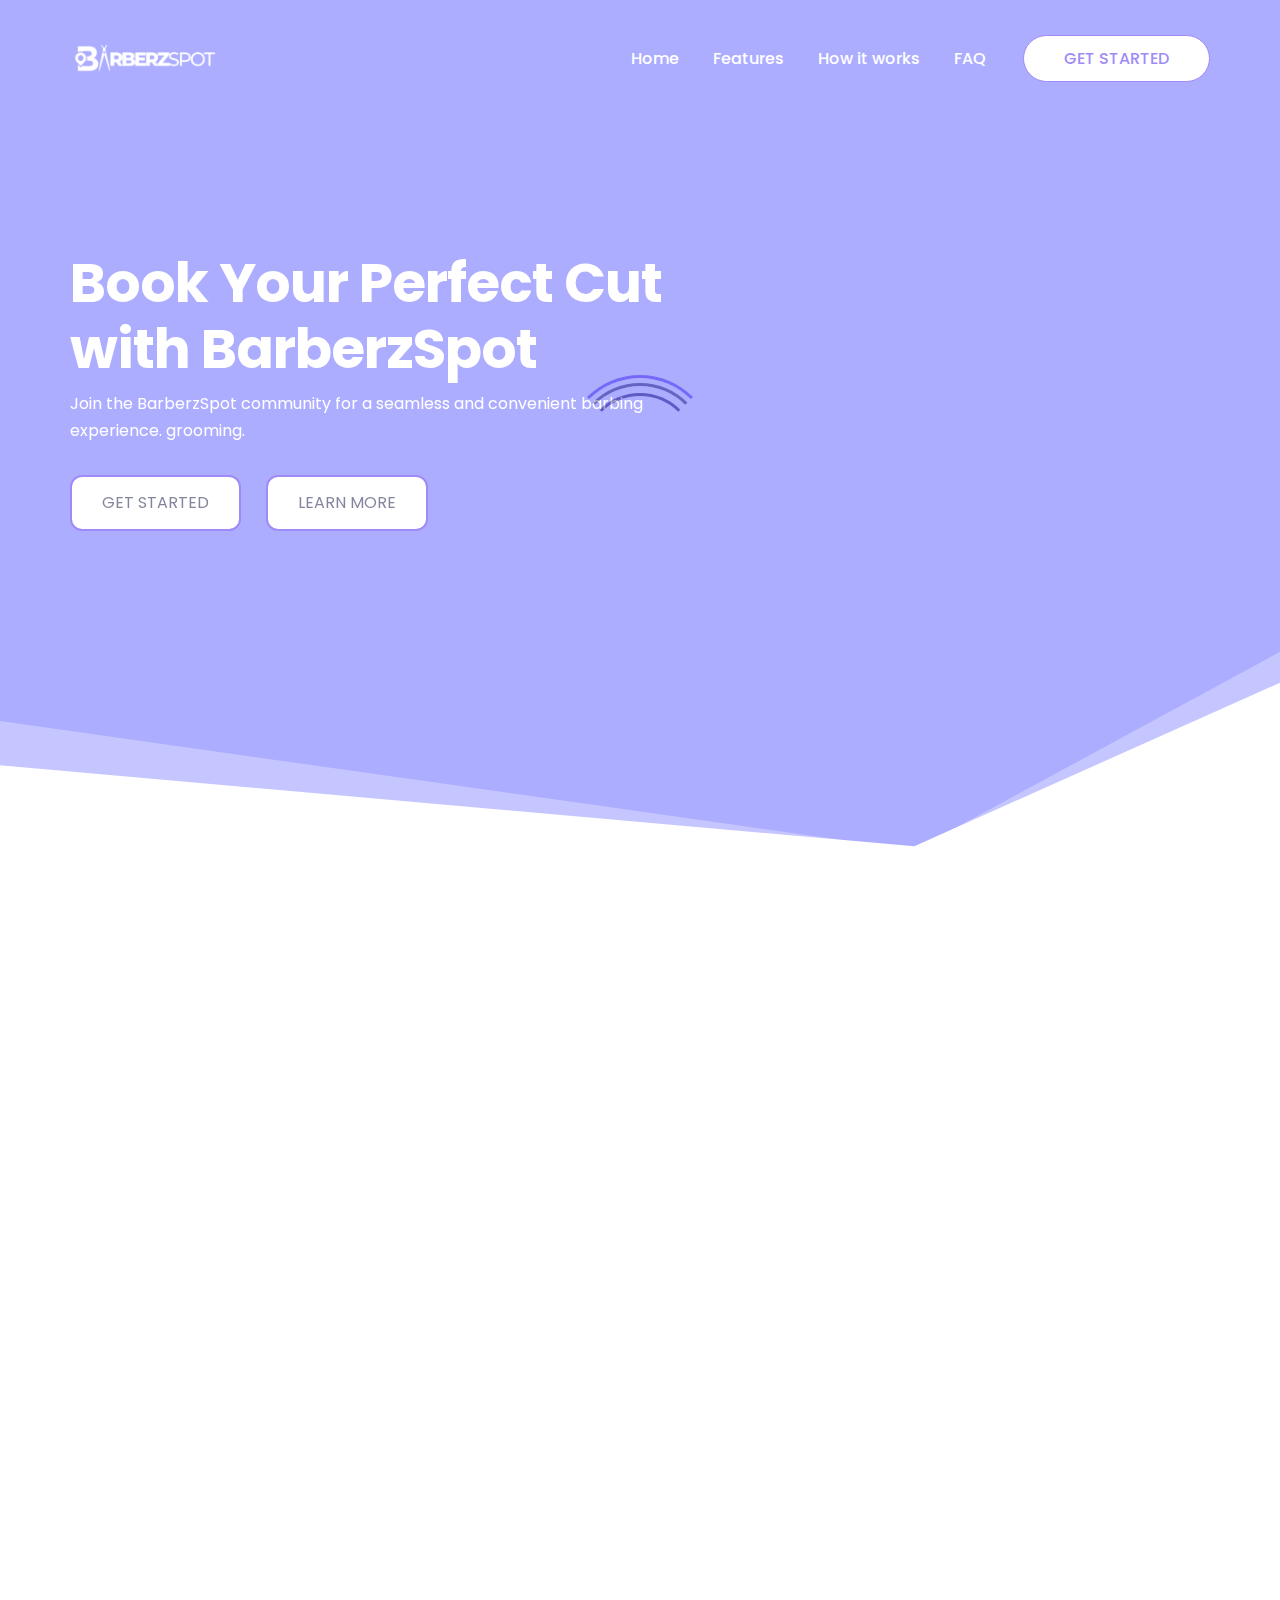
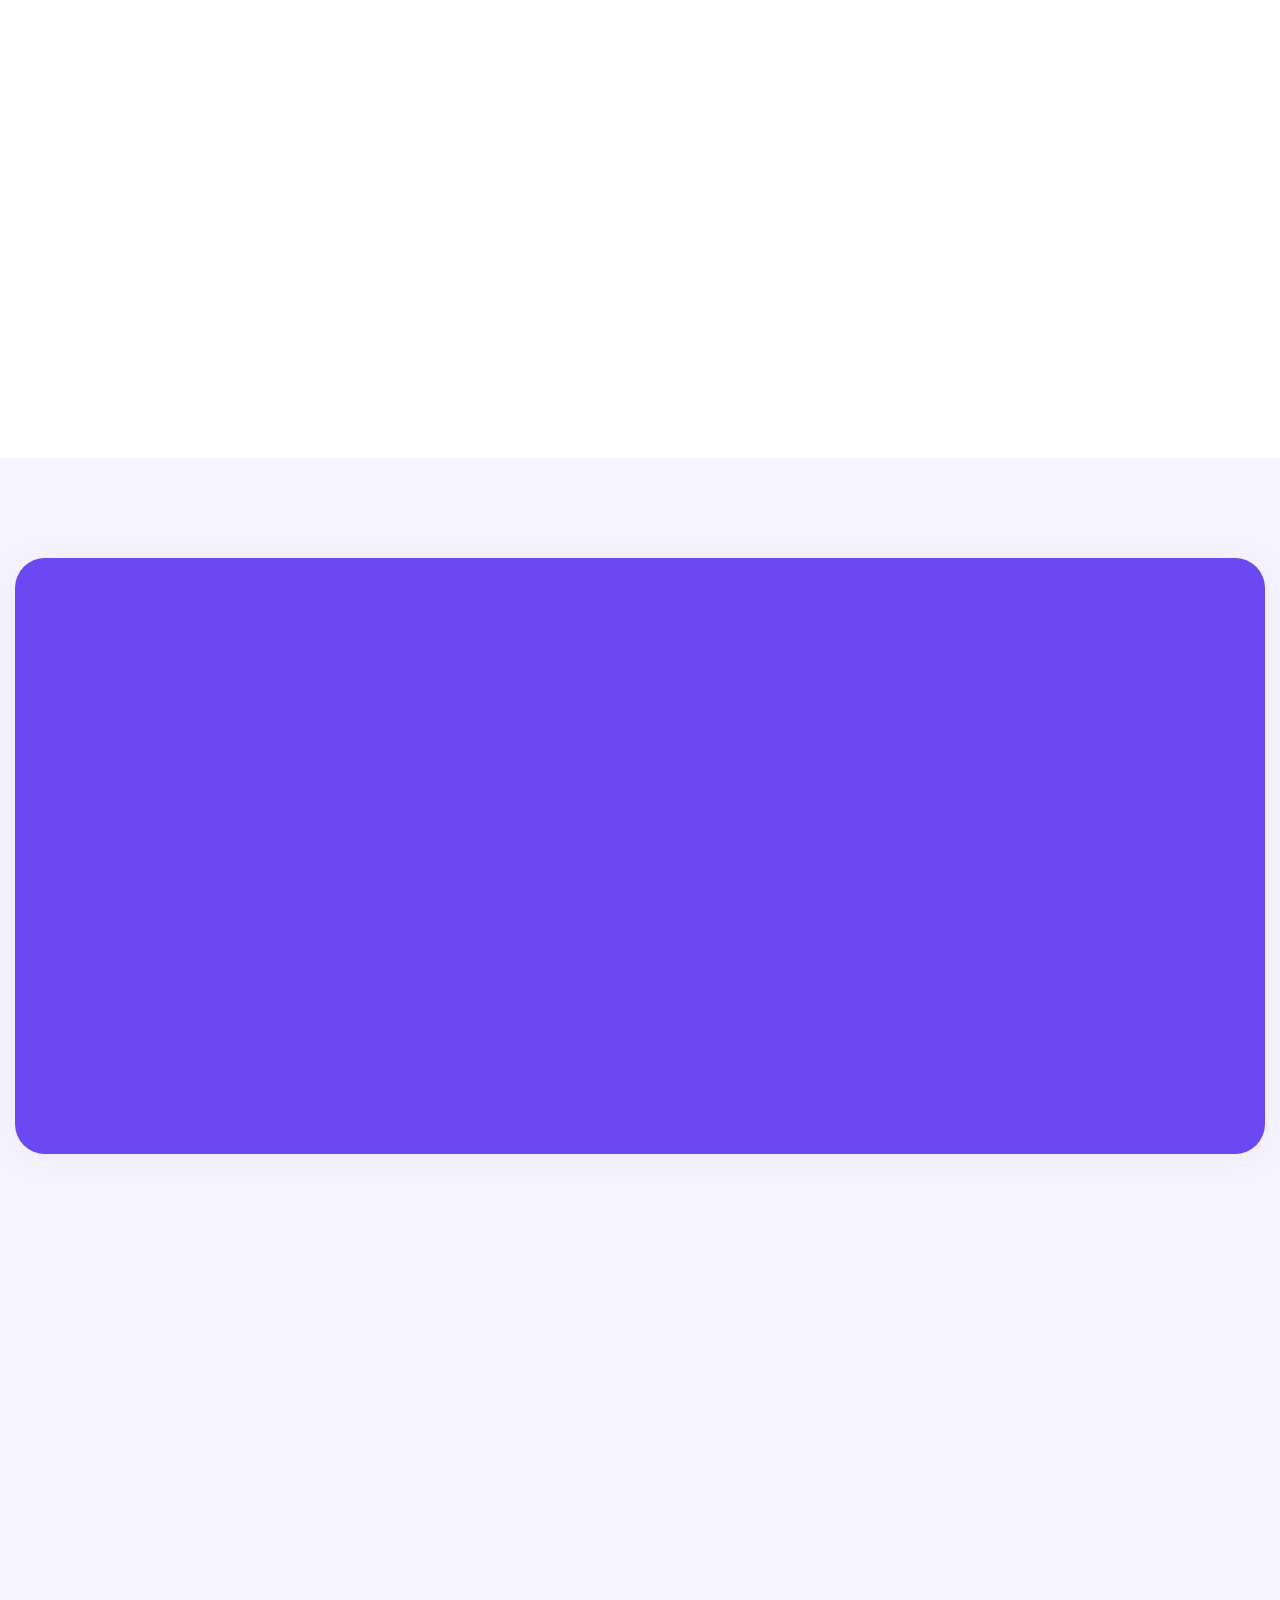
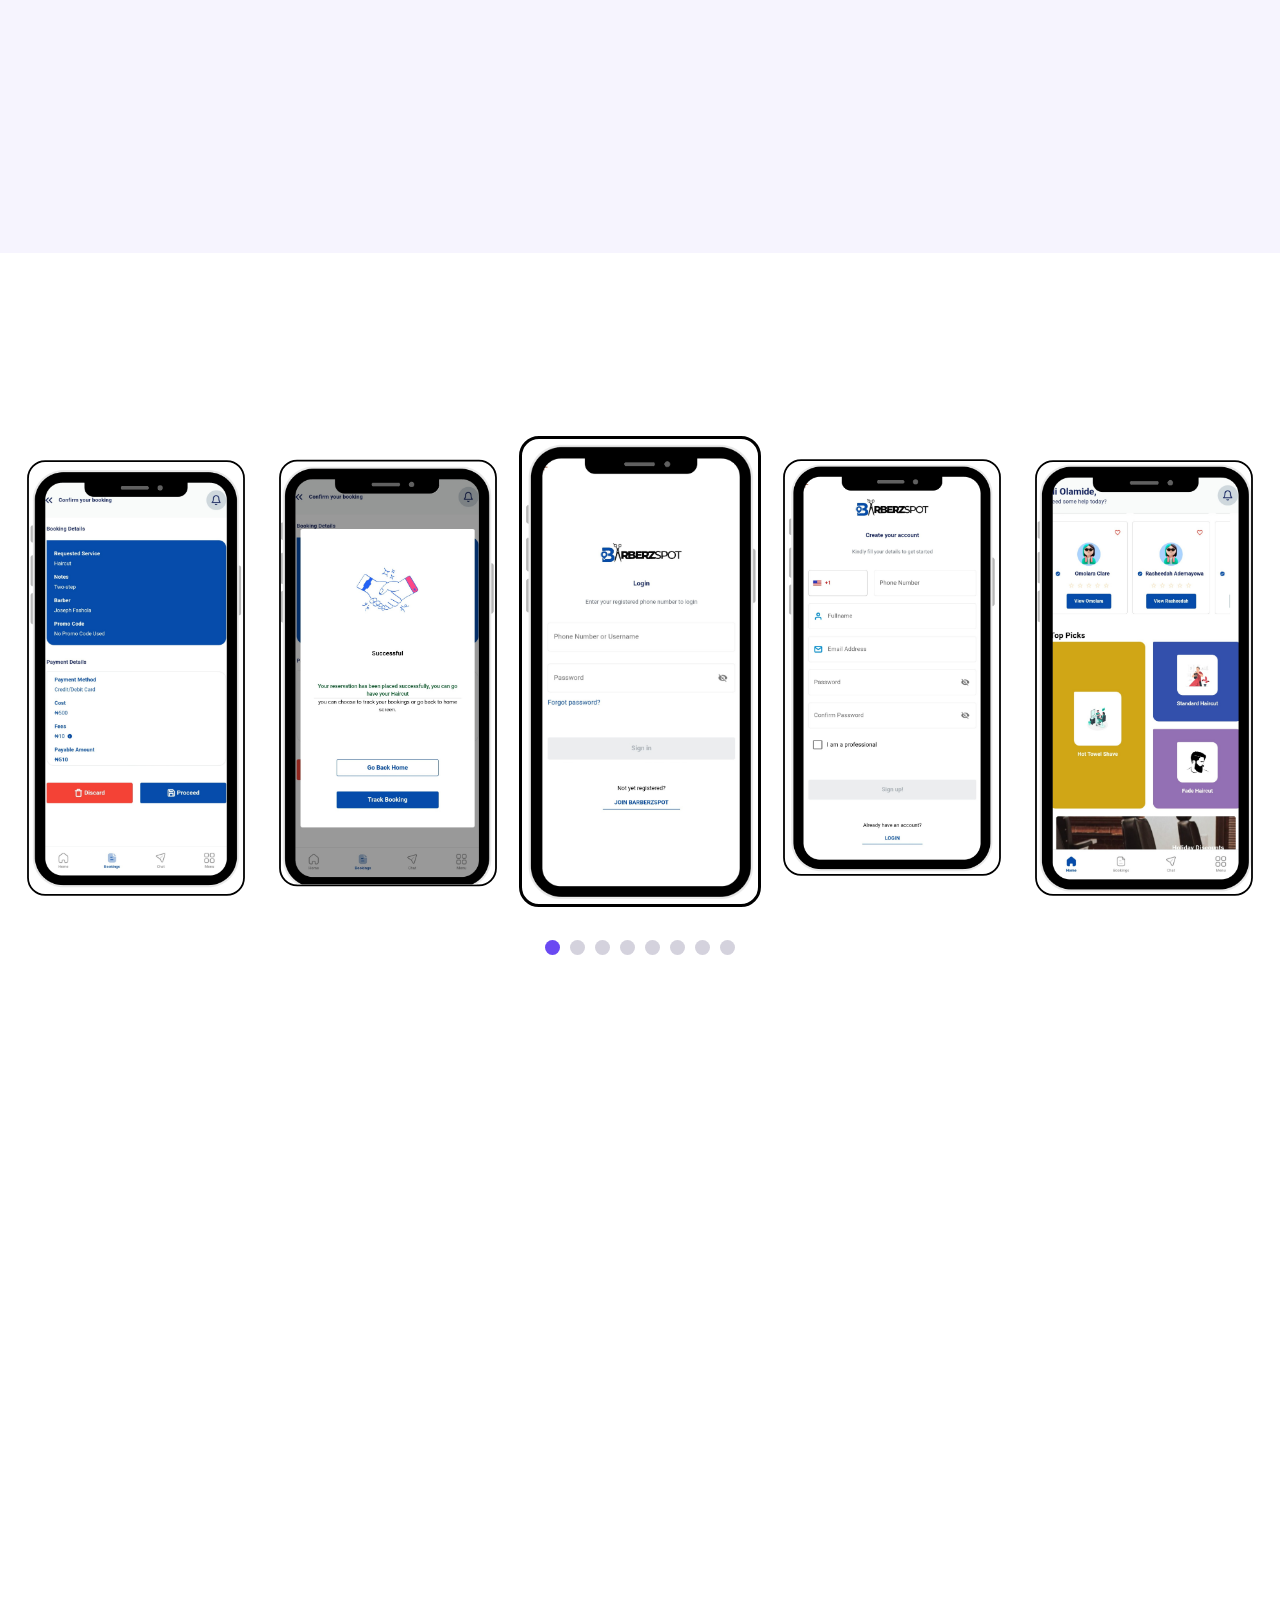
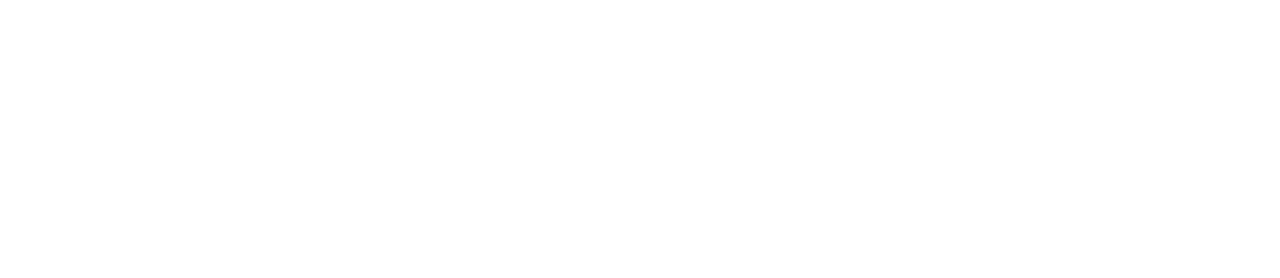
==== index.html @ 19eed9ef "ola" ====
<!DOCTYPE html>
<html lang="en">

<head>

  <meta charset="UTF-8">
  <meta http-equiv="X-UA-Compatible" content="IE=edge">
  <meta name="viewport" content="width=device-width, initial-scale=1.0">
  <meta name="description" content="A Community for Barbers and their Customers">
  <title>BarberzSpot </title>

  <!-- icofont-css-link -->
  <link rel="stylesheet" href="css/icofont.min.css">
  <!-- Owl-Carosal-Style-link -->
  <link rel="stylesheet" href="css/owl.carousel.min.css">
  <!-- Bootstrap-Style-link -->
  <link rel="stylesheet" href="css/bootstrap.min.css">
  <!-- Aos-Style-link -->
  <link rel="stylesheet" href="css/aos.css">
  <!-- Coustome-Style-link -->
  <link rel="stylesheet" href="css/style.css">
  <!-- Responsive-Style-link -->
  <link rel="stylesheet" href="css/responsive.css">
  <!-- Favicon -->
  <link rel="shortcut icon" href="images/favicon.png" type="image/x-icon">

</head>

<body>

  <!-- Page-wrapper-Start -->
  <div class="page_wrapper">

    <!-- Preloader -->
    <div id="preloader">
      <div id="loader"></div>
    </div>

    <!-- Header Start -->
    <header>
      <!-- container start -->
      <div class="container">
        <!-- navigation bar -->
        <nav class="navbar navbar-expand-lg">
          <a class="navbar-brand" href="#">
            <img src="images/logo/Join Waitlist_20240209_223254_0000.png" alt="image">
          </a>
          <button class="navbar-toggler" type="button" data-toggle="collapse" data-target="#navbarSupportedContent"
            aria-controls="navbarSupportedContent" aria-expanded="false" aria-label="Toggle navigation">
            <span class="navbar-toggler-icon">
              <!-- <i class="icofont-navigation-menu ico_menu"></i> -->
              <div class="toggle-wrap">
                <span class="toggle-bar"></span>
              </div>
            </span>
          </button>

          <div class="collapse navbar-collapse" id="navbarSupportedContent">
            <ul class="navbar-nav ml-auto">
              <!-- secondery menu start -->
              <li class="nav-item">
                <a class="nav-link" href="#">Home</a>

              </li>
              <!-- secondery menu end -->
              <li class="nav-item">
                <a class="nav-link" href="#features">Features</a>
              </li>
              <li class="nav-item">
                <a class="nav-link" href="#how_it_work">How it works</a>
              </li>


              <li class="nav-item">
                <a class="nav-link" href="#FAQ">FAQ</a>
              </li>

              <!-- secondery menu start -->
           
              <!-- secondery menu end -->


              <li class="nav-item">
                <a class="nav-link dark_btn" href="reg.html">GET STARTED</a>
              </li>
            </ul>
          </div>
        </nav>
        <!-- navigation end -->
      </div>
      <!-- container end -->
    </header>

    <!-- Banner-Section-Start -->
    <section class="banner_section">
      <!-- container start -->
      <div class="container">
        <!-- row start -->
        <div class="row">
          <div class="col-lg-7 col-md-12" data-aos="fade-right" data-aos-duration="1500">
            <!-- banner text -->
            <div class="banner_text">
              <!-- h1 -->
              <h1>Book Your Perfect Cut with BarberzSpot</h1>
              <!-- p -->
              <p>Join the BarberzSpot community for a seamless and convenient barbing experience.
                grooming.
              </p>
            </div>
            <!-- app buttons -->
            <ul class="app_btn">
              <li>
                <a class="dark_btn" href="contact.html">GET STARTED</a> 
              </li>
              <li>
                <a class="dark_btn" href="#features">LEARN MORE</a> 
                </a>
              </li>
            </ul>

            <!-- users -->
        
          </div>

          <!-- banner image start -->
          <div class="col-lg-4 col-md-12" data-aos="fade-in" data-aos-duration="1500">
            <div class="banner_image">

              <!-- video section start -->
              <!-- <div class="yt_video">
                <div class="thumbnil">
                  <a class="popup-youtube play-button"
                    data-url="https://www.youtube.com/embed/tgbNymZ7vqY?autoplay=1&mute=1" data-toggle="modal"
                    data-target="#myModal" title="XJj2PbenIsU">
                    <span class="play_btn">
                      <img src="images/play_icon.png" alt="image">
                      <div class="waves-block">
                        <div class="waves wave-1"></div>
                        <div class="waves wave-2"></div>
                        <div class="waves wave-3"></div>
                      </div>
                    </span>
                  </a>
                </div>
              </div> -->
              <!-- video section end -->


            </div>
          </div>
          <!-- banner image end -->

        </div>
        <!-- row end -->
      </div>
      <!-- container end -->
    </section>
    <!-- Banner-Section-end -->

    <!-- Features-Section-Start -->
    <section class="row_am features_section" id="features">
      <!-- container start -->
      <div class="container">
        <div class="section_title" data-aos="fade-up" data-aos-duration="1500" data-aos-delay="100">
          <!-- h2 -->
          <h2><span>Features</span> that makes app different!</h2>
          <!-- p -->
          <p>Explore a curated selection of top-rated barbers in your area, tailored to your unique preferences.</p>
        </div>
        <div class="feature_detail">
          <!-- feature box left -->
          <div class="left_data feature_box">

            <!-- feature box -->
            <div class="data_block block1" data-aos="fade-right" data-aos-duration="1500">
              <div class="icon">
                <img src="images/secure_data.png" alt="image">
              </div>
              <div class="text">
                <h4>Unparalleled Barbershop Discovery</h4>
                <p>Explore a curated selection of top-rated barbers in your area.</p>
              </div>
            </div>

            <!-- feature box -->
            <div class="data_block block2" data-aos="fade-right" data-aos-duration="1500">
              <div class="icon">
                <img src="images/functional.png" alt="image">
              </div>
              <div class="text">
                <h4>Convenient Bookings</h4>
                <p>Book your barbing appointments with ease using BarberzSpot's</p>
              </div>
            </div>
          </div>

          <!-- feature box right -->
          <div class="right_data feature_box">

            <!-- feature box -->
            <div class="data_block block3" data-aos="fade-left" data-aos-duration="1500">
              <div class="icon">
                <img src="images/live-chat.png" alt="image">
              </div>
              <div class="text">
                <h4>Appointment Management</h4>
                <p>Take control of your schedule with BarberzSpot's appointment tools.</p>
              </div>
            </div>

            <!-- feature box -->
            <div class="data_block block4" data-aos="fade-left" data-aos-duration="1500">
              <div class="icon">
                <img src="images/support.png" alt="image">
              </div>
              <div class="text">
                <h4>Innovative Barber Profiles</h4>
                <p>Barbers, showcase your skills and connect with clients beyond your local reach.</p>
              </div>
            </div>

          </div>
          <!-- feature image -->
          <div class="feature_img" data-aos="fade-up" data-aos-duration="1500" data-aos-delay="100">
            <img src="images\phone-images\3 (2).png"  alt="image">
          </div>
        </div>
      </div>
      <!-- container end -->
    </section>
    <!-- Features-Section-end -->

   



    <!-- How-It-Workes-Section-Start -->
    <section class="row_am how_it_works" id="how_it_work">
      <!-- container start -->
      <div class="container">
        <div class="how_it_inner">
          <div class="section_title" data-aos="fade-up" data-aos-duration="1500" data-aos-delay="300">
            <!-- h2 -->
            <h2>How it works - 3 easy steps</h2>
            <!-- p -->
         
          </div>
          <div class="step_block">

            <!-- row start -->
            <div class="row ">
              <!-- step box -->
              <div class="col-md-4 col-sm-12">
                <div class="step_box">
                  <!-- icon -->
                  <div class="step_img" data-aos="fade-left" data-aos-duration="1500">
                    <img src="images/step1.png" alt="image">
                    <div class="step_number">
                      <h3>01</h3>
                    </div>
                  </div>
                  <!-- text -->
                  <div class="step_text step1" data-aos="fade-right" data-aos-duration="1500">
                    <h4>Discover Barbers</h4>
                
                    <p>Explore top-rated barbers in your location, filtering by services, pricing, and ratings.</p>
                  </div>
                </div>
              </div>

              <!-- step box -->
              <div class="col-md-4 col-sm-12">
                <div class="step_box">
                  <!-- icon -->
                  <div class="step_img" data-aos="fade-left" data-aos-duration="1500">
                    <img src="images/step2.png" alt="image">
                    <div class="step_number">
                      <h3>02</h3>
                    </div>
                  </div>
                  <!-- text -->
                  <div class="step_text step2" data-aos="fade-right" data-aos-duration="1500">
                    <h4>Book Your Appointment</h4>
                   
                    <p>Effortlessly schedule your next haircut through the app, ensuring a hassle-free experience.</p>
                  </div>
                </div>
              </div>

              <!-- step box -->
              <div class="col-md-4 col-sm-12">
                <div class="step_box">
                  <!-- icon -->
                  <div class="step_img" data-aos="fade-left" data-aos-duration="1500">
                    <img src="images/step3.png" alt="image">
                    <div class="step_number">
                      <h3>03</h3>
                    </div>
                  </div>
                  <!-- text -->
                  <div class="step_text step3" data-aos="fade-right" data-aos-duration="1500">
                    <h4>Enjoy Your Grooming Session</h4>
                    
                    <p>Relax and indulge in a personalized session with a skilled barber, knowing you've made the right
                      choice.</p>
                  </div>
                </div>
              </div>

            </div>

          </div>
        </div>

      </div>
      <!-- container end -->
    </section>
    <!-- How-It-Workes-Section-end -->


    <!-- Testimonial-Section end -->

   


    <!-- FAQ-Section start -->
    <section id="FAQ" class="row_am faq_section">
      <!-- container start -->
      <div class="container">
        <div class="section_title" data-aos="fade-up" data-aos-duration="1500" data-aos-delay="300">
          <!-- h2 -->
          <h2><span>FAQ</span> - Frequently Asked Questions</h2>
          <!-- p -->
       
        </div>
        <!-- faq data -->
        <div class="faq_panel">
          <div class="accordion" id="accordionExample">
            <div class="card" data-aos="fade-up" data-aos-duration="1500">
              <div class="card-header" id="headingOne">
                <h2 class="mb-0">
                  <button type="button" class="btn btn-link active" data-toggle="collapse" data-target="#collapseOne">
                    <i class="icon_faq icofont-plus"></i></i>How can I join BarberzSpot ?</button>
                </h2>
              </div>
              <div id="collapseOne" class="collapse show" aria-labelledby="headingOne" data-parent="#accordionExample">
                <div class="card-body">
                  <p>Joining BarberzSpot is simple! Just visit our website or download the app, sign up as a
                    professional (if you are a barber), and follow the prompts to create your profile, showcase your
                    skills, and start connecting with customers.</p>
                </div>
              </div>
            </div>
            <div class="card" data-aos="fade-up" data-aos-duration="1500">
              <div class="card-header" id="headingTwo">
                <h2 class="mb-0">
                  <button type="button" class="btn btn-link collapsed" data-toggle="collapse"
                    data-target="#collapseTwo"><i class="icon_faq icofont-plus"></i></i> How do I manage my bookings on
                    BarberzSpot?</button>
                </h2>
              </div>
              <div id="collapseTwo" class="collapse" aria-labelledby="headingTwo" data-parent="#accordionExample">
                <div class="card-body">
                  <p>Managing your bookings is easy with BarberzSpot. Simply log in to your account, access your job
                    dashboard, and view your upcoming appointments. You can accept or reject jobs as needed.</p>
                </div>
              </div>
            </div>
            <div class="card" data-aos="fade-up" data-aos-duration="1500">
              <div class="card-header" id="headingThree">
                <h2 class="mb-0">
                  <button type="button" class="btn btn-link collapsed" data-toggle="collapse"
                    data-target="#collapseThree"><i class="icon_faq icofont-plus"></i></i>Can I customize my profile on
                    BarberzSpot?</button>
                </h2>
              </div>
              <div id="collapseThree" class="collapse" aria-labelledby="headingThree" data-parent="#accordionExample">
                <div class="card-body">
                  <p>Yes! We encourage barbers to customize their profiles to showcase their unique skills and
                    personality. Upload photos of your work, add a description of your services, and highlight any
                    specialties or certifications you may have.</p>
                </div>
              </div>
            </div>
            <div class="card" data-aos="fade-up" data-aos-duration="1500">
              <div class="card-header" id="headingFour">
                <h2 class="mb-0">
                  <button type="button" class="btn btn-link collapsed" data-toggle="collapse"
                    data-target="#collapseFour"><i class="icon_faq icofont-plus"></i></i>How do I find barbers on
                    BarberzSpot?</button>
                </h2>
              </div>
              <div id="collapseFour" class="collapse" aria-labelledby="headingFour" data-parent="#accordionExample">
                <div class="card-body">
                  <p>Finding barbers on BarberzSpot is easy! Simply sign up, enter your location in your settings on our
                    app, and browse through the list of available options. You can also filter your search by services
                    offered, ratings, and more.</p>
                </div>
              </div>
            </div>
     
          </div>
        </div>
      </div>
      <!-- container end -->
    </section>
    <!-- FAQ-Section end -->

    <!-- Beautifull-interface-Section start -->
    <section class="row_am interface_section">
      <!-- container start -->
      <div class="container-fluid">
        <div class="section_title" data-aos="fade-up" data-aos-duration="1500" data-aos-delay="300">
          <!-- h2 -->
          <h2>Beautiful <span>interface</span></h2>
       
        </div>

        <!-- screen slider start -->
        <div class="screen_slider">
          <div id="screen_slider" class="owl-carousel owl-theme">
            <div class="item">
              <div class="screen_frame_img">
                <img src="images\phone-images\1.png" alt="image">
              </div>
            </div>
            <div class="item">
              <div class="screen_frame_img">
                <img src="images\phone-images\2.png" alt="image">
              </div>
            </div>
            <div class="item">
              <div class="screen_frame_img">
                <img src="images\phone-images\3.png" alt="image">
              </div>
            </div>
            <div class="item">
              <div class="screen_frame_img">
                <img src="images\phone-images\4.png" alt="image">
              </div>
            </div>
            <div class="item">
              <div class="screen_frame_img">
                <img src="images\phone-images\5.png" alt="image">
              </div>
            </div>
            <div class="item">
              <div class="screen_frame_img">
                <img src="images\phone-images\6.png" alt="image">
              </div>
            </div>
            <div class="item">
              <div class="screen_frame_img">
                <img src="images\phone-images\7.png" alt="image">
              </div>
            </div>
            <div class="item">
              <div class="screen_frame_img">
                <img src="images\phone-images\8.png" alt="image">
              </div>
            </div>
          </div>
        </div>
        <!-- screen slider end -->
      </div>
      <!-- container end -->
    </section>
    <!-- Beautifull-interface-Section end -->

    <!-- Download-Free-App-section-Start  -->
    <section class="row_am free_app_section" id="getstarted">
      <!-- container start -->
      <div class="container">
        <div class="free_app_inner" data-aos="fade-in" data-aos-duration="1500" data-aos-delay="100">
          <!-- row start -->
          <div class="row">
            <!-- content -->
            <div class="col-md-6">
              <div class="free_text">
                <div class="section_title">
                  <h2>Join Us Today</h2>
                  <p>Join us today, by registering and get the app to explore various barbers within your location</p>
                </div>
                <ul class="app_btn">
                  <li>
                    <a href="reg.html">
                      GET STARTED
                    </a>
                  </li>
                  <li>
                    <a href="#features">
                      LEARN MORE
                    </a>
                  </li>
                </ul>
              </div>
            </div>

            <!-- images -->
            <div class="col-md-6">
              <div class="free_img">
                <img src="images\phone-images\1.png" width="50%" alt="image">
                <img class="mobile_mockup" src="images\phone-images\12.png" width="50%" alt="image">
              </div>
            </div>
          </div>
          <!-- row end -->
        </div>
      </div>
      <!-- container end -->
    </section>
    <!-- Download-Free-App-section-end  -->


    <!-- VIDEO MODAL -->
    <div class="modal fade youtube-video" id="myModal" tabindex="-1" role="dialog" aria-labelledby="myModalLabel">
      <div class="modal-dialog" role="document">
        <div class="modal-content">
          <button id="close-video" type="button" class="button btn btn-default text-right" data-dismiss="modal">
            <i class="icofont-close-line-circled"></i>
          </button>
          <div class="modal-body">
            <div id="video-container" class="video-container">
              <iframe id="youtubevideo" src="" width="640" height="360" frameborder="0" allowfullscreen></iframe>
            </div>
          </div>
          <div class="modal-footer">
          </div>
        </div>
      </div>
    </div>

    <div class="purple_backdrop"></div>

  </div>
  <!-- Page-wrapper-End -->

  <!-- Jquery-js-Link -->
  <script src="js/jquery.js"></script>
  <!-- owl-js-Link -->
  <script src="js/owl.carousel.min.js"></script>
  <!-- bootstrap-js-Link -->
  <script src="js/bootstrap.min.js"></script>
  <!-- aos-js-Link -->
  <script src="js/aos.js"></script>
  <!-- main-js-Link -->
  <script src="js/main.js"></script>

</body>

</html>
---- css/style.css ----
/*-----------------------------------------------------------------------------------

[Table of contents]

1. Font
2. Css Variable for colors
3. Common CSS
4. Preloader CSS
5. Header - Main Navigation ( section )
6. Hero Slider ( section )
7. Trusted Logo Slider ( section )
8. Features ( section )
9. About us ( section )
10. Modern UI ( section )
11. How it works ( section )
12. Testimonials ( section )
13. Pricing ( section )
14. Faq ( section )
15. Interface ( section )
16. Download app ( section )
17. Latest story ( section )
18. Newsletter ( section )
19. Footer ( section )
20. Animation CSS ( section )


-----------------------------------------------------------------------------------*/

/* --------Font--------------- */
/* poppins-300 - latin */
@font-face {
    font-family: 'Poppins';
    font-style: normal;
    font-weight: 300;
    src: url('../fonts/poppins-v20-latin-300.eot'); /* IE9 Compat Modes */
    src: local(''),
         url('../fonts/poppins-v20-latin-300-1.eot') format('embedded-opentype'), /* IE6-IE8 */
         url('../fonts/poppins-v20-latin-300.woff2') format('woff2'), /* Super Modern Browsers */
         url('../fonts/poppins-v20-latin-300.woff') format('woff'), /* Modern Browsers */
         url('../fonts/poppins-v20-latin-300.ttf') format('truetype'), /* Safari, Android, iOS */
         url('../fonts/poppins-v20-latin-300.svg') format('svg'); /* Legacy iOS */
  }
  /* poppins-regular - latin */
  @font-face {
    font-family: 'Poppins';
    font-style: normal;
    font-weight: 400;
    src: url('../fonts/poppins-v20-latin-regular.eot'); /* IE9 Compat Modes */
    src: local(''),
         url('../fonts/poppins-v20-latin-regular-1.eot') format('embedded-opentype'), /* IE6-IE8 */
         url('../fonts/poppins-v20-latin-regular.woff2') format('woff2'), /* Super Modern Browsers */
         url('../fonts/poppins-v20-latin-regular.woff') format('woff'), /* Modern Browsers */
         url('../fonts/poppins-v20-latin-regular.ttf') format('truetype'), /* Safari, Android, iOS */
         url('../fonts/poppins-v20-latin-regular.svg') format('svg'); /* Legacy iOS */
  }
  /* poppins-italic - latin */
  @font-face {
    font-family: 'Poppins';
    font-style: italic;
    font-weight: 400;
    src: url('../fonts/poppins-v20-latin-italic.eot'); /* IE9 Compat Modes */
    src: local(''),
         url('../fonts/poppins-v20-latin-italic-1.eot') format('embedded-opentype'), /* IE6-IE8 */
         url('../fonts/poppins-v20-latin-italic.woff2') format('woff2'), /* Super Modern Browsers */
         url('../fonts/poppins-v20-latin-italic.woff') format('woff'), /* Modern Browsers */
         url('../fonts/poppins-v20-latin-italic.ttf') format('truetype'), /* Safari, Android, iOS */
         url('../fonts/poppins-v20-latin-italic.svg') format('svg'); /* Legacy iOS */
  }
  /* poppins-500 - latin */
  @font-face {
    font-family: 'Poppins';
    font-style: normal;
    font-weight: 500;
    src: url('../fonts/poppins-v20-latin-500.eot'); /* IE9 Compat Modes */
    src: local(''),
         url('../fonts/poppins-v20-latin-500-1.eot') format('embedded-opentype'), /* IE6-IE8 */
         url('../fonts/poppins-v20-latin-500.woff2') format('woff2'), /* Super Modern Browsers */
         url('../fonts/poppins-v20-latin-500.woff') format('woff'), /* Modern Browsers */
         url('../fonts/poppins-v20-latin-500.ttf') format('truetype'), /* Safari, Android, iOS */
         url('../fonts/poppins-v20-latin-500.svg') format('svg'); /* Legacy iOS */
  }
  /* poppins-500italic - latin */
  @font-face {
    font-family: 'Poppins';
    font-style: italic;
    font-weight: 500;
    src: url('../fonts/poppins-v20-latin-500italic.eot'); /* IE9 Compat Modes */
    src: local(''),
         url('../fonts/poppins-v20-latin-500italic-1.eot') format('embedded-opentype'), /* IE6-IE8 */
         url('../fonts/poppins-v20-latin-500italic.woff2') format('woff2'), /* Super Modern Browsers */
         url('../fonts/poppins-v20-latin-500italic.woff') format('woff'), /* Modern Browsers */
         url('../fonts/poppins-v20-latin-500italic.ttf') format('truetype'), /* Safari, Android, iOS */
         url('../fonts/poppins-v20-latin-500italic.svg') format('svg'); /* Legacy iOS */
  }
  /* poppins-600 - latin */
  @font-face {
    font-family: 'Poppins';
    font-style: normal;
    font-weight: 600;
    src: url('../fonts/poppins-v20-latin-600.eot'); /* IE9 Compat Modes */
    src: local(''),
         url('../fonts/poppins-v20-latin-600-1.eot') format('embedded-opentype'), /* IE6-IE8 */
         url('../fonts/poppins-v20-latin-600.woff2') format('woff2'), /* Super Modern Browsers */
         url('../fonts/poppins-v20-latin-600.woff') format('woff'), /* Modern Browsers */
         url('../fonts/poppins-v20-latin-600.ttf') format('truetype'), /* Safari, Android, iOS */
         url('../fonts/poppins-v20-latin-600.svg') format('svg'); /* Legacy iOS */
  }
  /* poppins-700 - latin */
  @font-face {
    font-family: 'Poppins';
    font-style: normal;
    font-weight: 700;
    src: url('../fonts/poppins-v20-latin-700.eot'); /* IE9 Compat Modes */
    src: local(''),
         url('../fonts/poppins-v20-latin-700-1.eot') format('embedded-opentype'), /* IE6-IE8 */
         url('../fonts/poppins-v20-latin-700.woff2') format('woff2'), /* Super Modern Browsers */
         url('../fonts/poppins-v20-latin-700.woff') format('woff'), /* Modern Browsers */
         url('../fonts/poppins-v20-latin-700.ttf') format('truetype'), /* Safari, Android, iOS */
         url('../fonts/poppins-v20-latin-700.svg') format('svg'); /* Legacy iOS */
  }
  /* poppins-800 - latin */
  @font-face {
    font-family: 'Poppins';
    font-style: normal;
    font-weight: 800;
    src: url('../fonts/poppins-v20-latin-800.eot'); /* IE9 Compat Modes */
    src: local(''),
         url('../fonts/poppins-v20-latin-800-1.eot') format('embedded-opentype'), /* IE6-IE8 */
         url('../fonts/poppins-v20-latin-800.woff2') format('woff2'), /* Super Modern Browsers */
         url('../fonts/poppins-v20-latin-800.woff') format('woff'), /* Modern Browsers */
         url('../fonts/poppins-v20-latin-800.ttf') format('truetype'), /* Safari, Android, iOS */
         url('../fonts/poppins-v20-latin-800.svg') format('svg'); /* Legacy iOS */
  }

/* -----------Css-variable------ */

:root {
    --light-purple: #F6F4FE;
    --purple: #1707F4;
    --bg-purple: #1707F4;
    --dark-purple: #32236F;
    --body-text-purple: #3E3F66;
    --text-white: #ffffff;
    --bg-white: #ffffff;
    --slider-dots-color: #D4D2DD;
    --light-bg: #DFDAF3;
}



/* ------Common-Css------------- */

html{scroll-behavior:smooth}

body {
    margin: 0;
    padding: 0;
    box-sizing: border-box;
    font-size: 16px;
    line-height: 1.7;
    font-family: 'Poppins', sans-serif;
    color: var(--body-text-purple);
    background-color: var(--bg-white);
}

.page_wrapper {
    width: 100%;
    overflow-x: hidden;
}

a {
    text-decoration: none;
    color: var(--body-text-purple);
}

a:hover {
    text-decoration: none;
    color: var(--body-text-purple);
}

ul,
li {
    padding: 0;
    list-style-type: none;
    margin: 0;
}

button:focus,
.btn.focus,
.btn:focus {
    outline: none;
    box-shadow: none;
}

@media screen and (min-width:1200px) {
    .container {
        max-width: 1170px;
    }
}

.section_title {
    text-align: center;
}

/* section heading h2 */
.section_title h2 {
    font-size: 40px;
    font-weight: 700;
    color: var(--dark-purple);
}

.section_title h2 span {
    color: var(--purple);
}

.row_am {
    padding: 100px 0;
}

/* purple button */
.puprple_btn {
    background-color: var(--purple);
    color: var(--text-white);
    border-radius: 50px;
    padding: 10px 40px;
    position: relative;
    overflow: hidden;
    z-index: 1;
    font-weight: 500;
}

.puprple_btn::before {
    content: "";
    position: absolute;
    left: 0;
    top: 0;
    width: 0%;
    height: 100%;
    background-color: var(--bg-white);
    border-radius: 50px;
    transition: .6s all;
    z-index: -1;
}

.puprple_btn:hover::before {
    width: 100%;
}

.puprple_btn:hover {
    color: var(--purple);
}

/* white button */
.white_btn {
    padding: 10px 45px;
    border: 1px solid var(--purple);
    color: var(--purple);
    border-radius: 50px;
    background-color: var(--bg-white);
    font-weight: 700;
    position: relative;
    z-index: 1;
    overflow: hidden;
    font-weight: 500;
}

.white_btn::before {
    content: "";
    position: absolute;
    left: 0;
    top: 0;
    width: 0%;
    height: 100%;
    background-color: var(--bg-purple);
    border-radius: 50px;
    transition: .6s all;
    z-index: -1;
}

.white_btn:hover::before {
    width: 110%;
}

.white_btn:hover {
    color: var(--text-white);
}

.highlited_block .white_btn:hover {
    border-color: var(--bg-white);
}

/* slider controls */
.owl-carousel .owl-dots {
    display: flex;
    align-items: center;
    justify-content: center;
    position: relative;
    margin-top: 20px;
}

.owl-carousel .owl-dots button {
    display: block;
    width: 15px;
    height: 15px;
    background-color: var(--slider-dots-color);
    border-radius: 15px;
    margin: 0 5px;
}

.owl-carousel .owl-dots button.active {
    background-color: var(--purple);
}

/* -------------Preloader-Css-Start-------------- */

/* Preloader */
#preloader {
    position: fixed;
    top: 0;
    left: 0;
    width: 100%;
    height: 100%;
    background-color: rgba(255, 255, 255, 0.9);
    z-index: 999999;
}

#loader {
    display: block;
    position: relative;
    left: 50%;
    top: 50%;
    width: 150px;
    height: 150px;
    margin: -75px 0 0 -75px;
    border-radius: 50%;
    border: 3px solid transparent;
    border-top-color: var(--bg-purple);
    -webkit-animation: spin 2s linear infinite;
    animation: spin 2s linear infinite;
}

#loader:before {
    content: "";
    position: absolute;
    top: 5px;
    left: 5px;
    right: 5px;
    bottom: 5px;
    border-radius: 50%;
    border: 3px solid transparent;
    border-top-color: var(--body-text-purple);
    -webkit-animation: spin 3s linear infinite;
    animation: spin 3s linear infinite;
}

#loader:after {
    content: "";
    position: absolute;
    top: 15px;
    left: 15px;
    right: 15px;
    bottom: 15px;
    border-radius: 50%;
    border: 3px solid transparent;
    border-top-color: var(--dark-purple);
    -webkit-animation: spin 1.5s linear infinite;
    animation: spin 1.5s linear infinite;
}

@-webkit-keyframes spin {
    0%   {
        -webkit-transform: rotate(0deg);
        -ms-transform: rotate(0deg);
        transform: rotate(0deg);
    }
    100% {
        -webkit-transform: rotate(360deg);
        -ms-transform: rotate(360deg);
        transform: rotate(360deg);
    }
}

@keyframes spin {
    0%   {
        -webkit-transform: rotate(0deg);
        -ms-transform: rotate(0deg);
        transform: rotate(0deg);
    }
    100% {
        -webkit-transform: rotate(360deg);
        -ms-transform: rotate(360deg);
        transform: rotate(360deg);
    }
}




/* -----------Header-Css-Start------------------- */
/* header wraper */
header {
    position: absolute;
    width: 100%;
    z-index: 99999;
    transition: .4s all;
}

header.fix_style {
    position: fixed;
    top: 0;
    backdrop-filter: blur(5px);
    background-color: rgba(106, 73, 242, 0.9);
    padding: 15px 0;
    transition: none;
    opacity: 0;
    pointer-events: none;
}

header.fixed {
   pointer-events: all;
   opacity: 1;
   transition: .4s all;
}

header.fixed .navbar {
    padding: 0;
}

/* navigation bar */
.navbar {
    padding-left: 0;
    padding-right: 0;
    padding-top: 35px;
}

.navbar-expand-lg .navbar-nav {
    align-items: center;
}

.navbar-expand-lg .navbar-nav .nav-link {
    padding: 5px 17px;
    font-weight: 500;
    color: var(--text-white);
}

.navbar-expand-lg .navbar-nav .nav-link:hover {
    color: var(--white);
}

.navbar-expand-lg .navbar-nav .nav-link.dark_btn {
    color: var(--purple);
    background-color: var(--bg-white);
    font-size: 16px;
    padding: 9px 40px;
    border-radius: 25px;
    margin-left: 20px;
    position: relative;
    border: 1px solid var(--bg-purple);
}


.navbar-expand-lg .navbar-nav .nav-link.dark_btn::before, 
.navbar-expand-lg .navbar-nav .nav-link.dark_btn::after {
    content: '';
    position: absolute;
    top: 0;
    right: 0;
    bottom: 0;
    left: 0;
    width: 100%;
    height: 100%;
    border-radius: 42px;
    z-index: -1;
}

.navbar-expand-lg .navbar-nav .nav-link.dark_btn::before {
	animation: pulse-blue-medium-sm 3.5s infinite
}

.navbar-expand-lg .navbar-nav .nav-link.dark_btn::after  {
	animation: pulse-blue-small-sm 3.5s infinite
}

.navbar-brand img {
    width: 150px;
}

/* navigation bar dropdown */
.navbar-expand-lg .navbar-nav .has_dropdown {
    display: flex;
    align-items: center;
    position: relative;
    border-radius: 10px 10px 0 0;
    transition: .4s all;
}

.navbar-expand-lg .navbar-nav .has_dropdown:hover {
    background-color: var(--bg-white);
    box-shadow: 0px 4px 10px #c5c5c580;
}

.navbar-expand-lg .navbar-nav .has_dropdown .drp_btn {
    position: relative;
    right: 15px;
    color: var(--text-white);
}

.navbar-expand-lg .navbar-nav .has_dropdown .sub_menu {
    position: absolute;
    top: 100%;
    background-color: var(--bg-white);
    border-radius: 0 10px 10px 10px;
    min-width: 210px;
    max-width: 230px;
    margin-top: -10px;
    transition: .4s all;
    opacity: 0;
    pointer-events: none;
    box-shadow: 0px 4px 10px #c5c5c580;
}

.navbar-expand-lg .navbar-nav .has_dropdown .sub_menu ul {
    margin-left: 0;
    padding: 10px 20px;
}

.navbar-expand-lg .navbar-nav .has_dropdown .sub_menu ul li a {
    font-size: 15px;
    position: relative;
    transition: .4s all;
    line-height: 35px;
    font-weight: 500;
}

.navbar-expand-lg .navbar-nav .has_dropdown .sub_menu ul li a::before {
    content: "";
    width: 10px;
    height: 10px;
    display: inline-block;
    border: 2px solid var(--purple);
    border-radius: 10px;
    margin-right: 5px;
    position: absolute;
    left: -10px;
    top: 50%;
    transform: translateY(-50%);
    opacity: 0;
    transition: .4s all;
}

.navbar-expand-lg .navbar-nav .has_dropdown .sub_menu ul li a:hover {
    padding-left: 15px;
    color: var(--purple);
}

.navbar-expand-lg .navbar-nav .has_dropdown .sub_menu ul li a:hover::before {
    opacity: 1;
    left: 0;
}

.navbar-expand-lg .navbar-nav .has_dropdown:hover>a,
.navbar-expand-lg .navbar-nav .has_dropdown:hover>.drp_btn {
    color: var(--purple);
}

.navbar-expand-lg .navbar-nav .has_dropdown:hover .sub_menu {
    opacity: 1;
    pointer-events: all;
    margin-top: -1px;
}

/* navigation toggle menu */
.toggle-wrap {
    padding: 10px;
    position: relative;
    cursor: pointer;
    
    /*disable selection*/
    -webkit-touch-callout: none;
      -webkit-user-select: none;
      -khtml-user-select: none;
      -moz-user-select: none;
      -ms-user-select: none;
      user-select: none;
  }

  .toggle-bar,
  .toggle-bar::before,
  .toggle-bar::after,
  .toggle-wrap.active .toggle-bar,
  .toggle-wrap.active .toggle-bar::before,
  .toggle-wrap.active .toggle-bar::after {
      -webkit-transition: all .2s ease-in-out;
      -moz-transition: all .2s ease-in-out;
      -o-transition: all .2s ease-in-out;
      transition: all .2s ease-in-out;
  }

  .toggle-bar {
      width: 25px;
      margin: 10px 0;
      position: relative;
      border-top: 4px solid var(--bg-white);
      display: block;
  }

  .toggle-bar::before,
  .toggle-bar::after {
      content: "";
      display: block;
      background: var(--bg-white);
      height: 4px;
      width: 30px;
      position: absolute;
      top: -12px;
      right: 0px;
      -ms-transform: rotate(0deg);
      -webkit-transform: rotate(0deg);
      transform: rotate(0deg);
      -ms-transform-origin: 13%;
      -webkit-transform-origin: 13%;
      transform-origin: 13%;
  }

  .toggle-bar::after {
    top: 4px;
  }

  .toggle-wrap.active .toggle-bar {
    border-top: 6px solid transparent;
  }

  .toggle-wrap.active .toggle-bar::before {
      -ms-transform: rotate(45deg);
      -webkit-transform: rotate(45deg);
      transform: rotate(45deg);
  }

  .toggle-wrap.active .toggle-bar::after {
      -ms-transform: rotate(-45deg);
      -webkit-transform: rotate(-45deg);
      transform: rotate(-45deg);
  }


/* ---------Hero-banner-Css-Start------------------ */
/* hero banner wraper */
.banner_section {
    margin-top: 0px;
    padding-top: 200px;
    position: relative;
    background-image: linear-gradient(rgba(0, 0, 255, 0.5), rgba(0, 0, 255, 0.5)), url(https://4.bp.blogspot.com/-MknPPYJHAXw/UcjDg-5tHII/AAAAAAAAAEE/u_eopBRt2CA/s640/-1.jpg);
    background-size: cover;
    background-repeat: no-repeat;
    width: 100%;
    background-position: center;
}

@keyframes AnimateBG { 
  0%{background-position:0% 50%}
  50%{background-position:100% 50%}
  100%{background-position:0% 50%}
}

.banner_section .container {
    position: relative;
}

/* wave backgound after banner */
.banner_section::after {
    content: "";
    display: block;
    background-image: url(../images/banner-shape.svg);
    background-size: cover;
    background-repeat: no-repeat;
    width: 100%;
    height: 385px;
    background-position: center;
    margin-top: -50px;
}

.banner_section .row {
    align-items: center;
}

/* hero banner text */
.banner_section .banner_text {
    padding-top:50px;
}

/* hero banner heading h1 */
.banner_section .banner_text h1 {
    font-size: 55px;
    color: var(--text-white);
    letter-spacing: -1px;
    font-weight: 700;
}

.banner_section .banner_text h1 span {
    color: var(--purple);
}

.banner_section .banner_text h2 {
    font-size: 30px;
    color: var(--text-white);
    letter-spacing: -1px;
    font-weight: 700;
    padding: 15px 0 10px 0;
}

.banner_section .banner_text h2 span {
    color: var(--purple);
}

.banner_section .banner_text p {
    padding: 0px 0 15px 0;
    color: var(--text-white);
}

/* hero banner button */
.banner_section .app_btn {
    display: flex;
    align-items: center;
}

/* hero banner list */
.banner_section .app_btn li a {
    display: block;
    padding: 12px 30px;
    background-color: var(--bg-white);
    border: 2px solid var(--purple);
    position: relative;
    border-radius: 12px;
    transition: .4s all;
}

.banner_section .app_btn li:last-child {
    margin-left: 25px;
}

.banner_section .app_btn li a img {
    transition: .4s all;
}

.banner_section .app_btn li a .white_img {
    position: absolute;
    left: 50%;
    transform: translateX(-50%);
    opacity: 0;
}

.banner_section .app_btn li a:hover {
    background-color: var(--purple);
    border: 2px solid var(--bg-white);
}

.banner_section .app_btn li a:hover .blue_img {
    opacity: 0;
}

.banner_section .app_btn li a:hover .white_img {
    opacity: 1;
}

/* hero banner users */
.banner_section .used_app {
    display: flex;
    align-items: center;
    margin-top: 35px;
}

.banner_section .used_app ul {
    display: flex;
    align-items: center;
    margin-right: 10px;
}

.banner_section .used_app ul li:not(:first-child) {
    margin-left: -15px;
}

.banner_section .used_app p {
    font-size: 15px;
    line-height: 19px;
    margin-bottom: 0;
    color: var(--text-white);
}

/* hero banner images */
.banner_section .banner_image {
    position: relative;
}

.banner_section .banner_image img {
    max-width: 100%;
}

/* how it works video  */
.yt_video {
    max-width: 1170px;
    margin: 0 auto;
    position: absolute;
    /*overflow: hidden;*/
    left: 53%;
    top: 57%;
    transform: translate(-50%, -50%);

}

/* how it works video animation line  */
.yt_video .anim_line {
    z-index: 999;
}

.yt_video .thumbnil {
    /*width: 150px;*/
    height: 150px;
}

.yt_video .thumbnil img {
    max-width: 100%;
}

.yt_video .thumbnil a {
    /*position: absolute;
    left: 50%;
    top: 50%;
    transform: translate(-50%, -50%);*/
    text-align: center;
    color: var(--text-white);
    font-weight: 600;
    z-index: 999;
    cursor: pointer;
}

.yt_video .thumbnil a span {
    display: block;
    font-weight: 700;
    font-size: 30px;
}

.yt_video .thumbnil a .play_btn {
    background-color: rgba(255, 255, 255, 0.1);
    width: 96px;
    height: 96px;
    border-radius: 100px;
    text-align: center;
    margin: 0 auto;
    line-height: 96px;
    position: relative;
    display: block;
}

.yt_video .thumbnil a .play_btn img {
    width: 50px;
    position: relative;
    z-index: 999;
}

/* how it works video model   */
.modal {
    z-index: 999999;
}

.modal-backdrop.show {
    z-index: 99999;
    opacity: .7;
}

.youtube-video .modal-dialog {
    position: absolute;
    left: 0;
    right: 0;
    top: 0;
    bottom: 0;
    margin: auto;
    width: 100%;
    padding: 0 15px;
    height: 100%;
    max-width: 1240px !important;
    display: flex;
    flex-direction: column;
    justify-content: center;
}

#video-container {
    position: relative;
    padding-bottom: 50%;
    padding-top: 30px;
    height: 0;
    overflow: hidden;
}

iframe#youtubevideo {
    position: absolute;
    top: 0;
    left: 0;
    height: 100%;
    width: 100%;
}
.youtube-video .modal-footer {
    border: none;
    text-align: center;
    display: block;
    padding: 0;
}

.youtube-video .modal-content {
    background: none !important;
    border: none;
}

#close-video {
    color: #fff;
    font-size: 30px;
}


/* hero banner control dots */
.banner_section .owl-dots {
    margin-top: 40px;
}

.owl-carousel .owl-item img {
    max-width: 100%;
    width: auto;
}




/* ------------Trusted-Section-Css-Start----------- */

/* trusted logos wraper */
.trusted_section {
    margin-top: -50px;
}

.trusted_section .company_logos {
    padding-top: 20px;
}

.trusted_section .company_logos img {
    filter: grayscale(1);
    margin: 0 auto;
    transition: .4s all;
}

.trusted_section .company_logos img:hover {
    filter: grayscale(0);
}



/* ----------Feature-Detail-Section-start------ */

/* features section wraper */
.features_section .feature_detail {
    position: relative;
    display: flex;
    justify-content: space-between;
    margin-top: 80px;
    padding-top: 30px;
    padding-bottom: 20px;
}

/* features section image */
.features_section .feature_detail .feature_img {
    position: absolute;
    left: 50%;
    transform: translateX(-50%);
    top: 0px;
}

.features_section .feature_detail .feature_img img {
    max-width: 100%;
}

/* features section box */

.features_section .feature_detail .feature_box {
    max-width: 440px;
}

.features_section .feature_detail .feature_box .data_block {
    margin-bottom: 50px;
    padding: 30px;
    border-radius: 20px;
    border: solid 1px #eae8f5;
}

.features_section .feature_detail .feature_box .data_block.block1{
    background: #f6f5ff;
}

.features_section .feature_detail .feature_box .data_block.block2{
    background: #f2faff;
}

.features_section .feature_detail .feature_box .data_block.block3{
    background: #fff2fc;
}

.features_section .feature_detail .feature_box .data_block.block4{
    background: #e9fffe;
}

.features_section .feature_detail .feature_box .data_block h4 {
    font-size: 20px;
    color: var(--dark-purple);
    font-weight: 600;
    margin-top: 20px;
}

.features_section .feature_detail .left_data {
    text-align: right;
    padding-left: 100px;
}

.features_section .feature_detail .right_data {
    padding-right: 100px;
}

.features_section .feature_detail .left_data .data_block .icon {
    margin-right: 0px;
}

.features_section .feature_detail .right_data .data_block .icon {
    margin-left: 0px;
}

.features_section .container {
    max-width: 1370px;
}



/* -----------------About-App-Section-Css-Start------------------ */

/* about us section wraper */
.about_app_section {
    background-color:  var(--light-purple);
    padding: 100px 0 50px 0;
}

.about_app_section .about_img {
    display: flex;
    align-items: center;
    position: relative;
}

/* about us section images*/
.about_app_section .about_img img {
    max-width: 100%;
}

.about_app_section .about_img::before {
    content: "";
    position: absolute;
    left: 38%;
    top: 50%;
    transform: translate(-50%, -50%);
    width: 500px;
    height: 500px;
    background-color: var(--bg-white);
    border-radius: 100%;
    z-index: -1;
}

.about_app_section .about_img .screen_img {
    margin-left: -135px;
    margin-top: 110px;
}

.about_app_section .about_text .section_title {
    text-align: left;
}

.about_app_section .about_text .section_title h2 {
    margin-bottom: 15px;
}

/* about us section  statastics nomber */
.about_app_section .about_text .app_statstic {
    display: flex;
    flex-wrap: wrap;
    justify-content: space-between;
    margin-bottom: 10px;
    margin-top: 40px;
}

.about_app_section .about_text .app_statstic li {
    width: 248px;
    background-color: var(--bg-white);
    margin-bottom: 30px;
    display: flex;
    align-items: center;
    border-radius: 12px;
    padding: 15px 10px;
    padding-left: 35px;
    box-shadow: 0px 4px 10px #EDE9FE;
}

.about_app_section .about_text .app_statstic li .icon {
    margin-right: 9px;
}

.about_app_section .about_text .app_statstic li p {
    margin-bottom: 0;
    line-height: 1;
    color: var(--dark-purple);
}

.about_app_section .about_text .app_statstic li p:first-child {
    font-size: 40px;
    font-weight: 600;
    margin-bottom: 3px;
}


/* -------------Modern-Ui-Section-Css-Start---------------- */
/* modern ui section wraper */
.modern_ui_section .row {
    align-items: center;
}

.modern_ui_section {
    background-color:  var(--light-purple);
    padding: 100px 0 50px 0;
}

.modern_ui_section .design_block {
    margin-top: 45px;
}

/* modern ui text */
.modern_ui_section .section_title {
    text-align: left;
}

.modern_ui_section .ui_text {
    padding-right: 75px;
}

/* modern ui list */
.modern_ui_section .design_block li {
    padding-left: 40px;
    position: relative;
    margin-bottom: 25px;
}

.modern_ui_section .design_block li::before {
    content: "";
    position: absolute;
    left: 0;
    top: 5px;
    background-image: url(../images/right_icon.png);
    width: 22px;
    height: 22px;
    background-repeat: no-repeat;
    background-position: center;
    background-size: contain;
}

.modern_ui_section .design_block li h4 {
    font-size: 20px;
    color: var(--dark-purple);
    font-weight: 600;
    margin-bottom: 8px;
}

.modern_ui_section .design_block li p {
    margin-bottom: 0;
}

/* modern ui images */
.modern_ui_section .ui_images {
    display: flex;
    position: relative;
}

.modern_ui_section .ui_images::before {
    content: "";
    position: absolute;
    left: 50%;
    top: 50%;
    transform: translate(-50%, -50%);
    width: 570px;
    height: 570px;
    border-radius: 100%;
    background-color: var(--bg-white);
    z-index: -1;
}

.modern_ui_section .ui_images .right_img img:nth-child(3) {
    margin-left: -140px;
    margin-top: -20px;
}

.modern_ui_section .ui_images .right_img img:nth-child(2) {
    margin-left: -90px;
    margin-top: -20px;
}

.modern_ui_section .ui_images .right_img img:nth-child(1) {
    position: relative;
    top: 15px;
    z-index: 99;
    margin-left: -15px;
}


/* -------------How_It_Works-Section-Css-Start------------------ */

/* how it works wraper */
.how_it_works {
    background-color:  var(--light-purple);
    padding: 100px 0 100px 0;
}
.how_it_works .container {
    max-width: 1370px;
}

.how_it_works .how_it_inner {
    background-color: var(--purple);
    padding: 70px 0;
    border-radius: 30px;
    box-shadow: 0px 4px 30px #EDE9FE;
}

/* section heading h2 */
.how_it_works .section_title h2 {
    color: var(--text-white);
}

.how_it_works .section_title p {
    color: var(--text-white);
}

/* how it works list */

.how_it_works .step_block {
    max-width: 1170px;
    margin: 0 auto;
    padding: 10px;
    /*display: flex;*/
    position: relative;
}

.how_it_works .step_block .step_box {
    text-align: center;
    align-items: center;
    justify-content: space-between;
    position: relative;
}


/* how it works image */
.how_it_works .step_block .step_box .step_img {
    display: inline-block;
    /*max-width: 100%;*/
    text-align: center;
    border-radius: 200px;
    background-color: var(--bg-white);
    padding: 50px;
    width: 200px;
    height: 200px;
    position: relative;
    box-shadow: 0px 4px 10px #492cc0;
}

.how_it_works .step_block .step_box .step_img img {
    max-width: 100%;
    text-align: center;
}

/* how it works heading h4 */
.how_it_works .step_block .step_box .step_text h4 {
    font-size: 20px;
    font-weight: 600;
    color: var(--text-white);
}

.how_it_works .step_block .step_box .step_text p {
    color: var(--text-white);
}

.how_it_works .step_block .step_box .step_text.step2 p {
    padding:20px 0 0 0;
    
}

.how_it_works .step_block .step_box .step_text.step3 p {
    padding:20px 0 0 0;
}

.how_it_works .step_block .step_box .step_text .app_icon {
    margin-bottom: 10px;
}

.how_it_works .step_block .step_box .step_text .app_icon a {
    display: inline-block;
    width: 40px;
    height: 40px;
    border-radius: 100%;
    background-color: var(--bg-white);
    color: var(--purple);
    font-size: 20px;
    text-align: center;
    line-height: 40px;
    transition: .4s all;
    text-decoration: none;
}

.how_it_works .step_block .step_box .step_text .app_icon a:hover {
    background-color: var(--purple);
    border: var(--bg-white) solid 1px;
    color: var(--text-white);
}

.how_it_works .step_block .step_box .step_text  {
    text-align: center;
    padding: 30px 30px 0 30px;
}

.how_it_works .step_block .step_box .step_text span {
    font-weight: 600;
    color: var(--text-white);
}

.how_it_works .step_block .step_box .step_text a {
    color: var(--purple);
    text-decoration: underline;
}


/* how it works numbers */
.how_it_works .step_block .step_box .step_number {
    position: absolute;
    width: 40px;
    height: 40px;
    display: flex;
    justify-content: center;
    align-items: center;
    border: solid 2px var(--purple);
    border-radius: 100px;
    padding: 9px 0 0 0;
    top: 15px;
    right: 0;
    background-color: var(--bg-white);
}

/* how it works numbers heading h3 */
.how_it_works .step_block .step_box .step_number h3 {
    font-size: 16px;
    font-weight: normal;
}



/* ------------Testimonial-Slider-Css-Start------------- */
/* testimonials wraper  */
#testimonial_slider {
    max-width: 550px;
    margin: 0 auto;
}

.testimonial_section .testimonial_block {
    background-image: url(../images/testimonial_bg.png);
    background-size: cover;
    background-position: center;
    position: relative;
    margin-top: 65px;
}

.testimonial_section .testimonial_block .testimonial_slide_box {
    text-align: center;
    width: 430px;
    padding: 10px;
    margin: 0 auto;
}

/* testimonials rating  */
.testimonial_section .testimonial_block .rating span {
    color: #FC9400;
    font-size: 18px;
}

.testimonial_section .testimonial_block .testimonial_slide_box .review {
    margin-top: 10px;
    margin-bottom: 30px;
}

/* testimonials image  */
.testimonial_section .testimonial_block .testimonial_slide_box .testimonial_img img {
    margin: 0 auto;
}

/* testimonials heading h3 */
.testimonial_section .testimonial_block .testimonial_slide_box h3 {
    font-size: 20px;
    font-weight: 600;
    margin-bottom: 0;
    margin-top: 10px;
}

.testimonial_section .testimonial_block .testimonial_slide_box .designation {
    font-size: 15px;
}

/* testimonials total review */
.testimonial_section .total_review {
    text-align: center;
    margin-top: 60px;
}

.testimonial_section .total_review .rating {
    display: flex;
    align-items: center;
    justify-content: center;
}

/* testimonials paragraph */
.testimonial_section .total_review .rating p {
    margin-bottom: 0;
    font-weight: 600;
    margin-left: 5px;
    color: var(--dark-purple);
}

/* testimonials heading */
.testimonial_section .total_review h3 {
    font-size: 50px;
    font-weight: 600;
    margin-bottom: 0;
    color: var(--dark-purple);
}

.testimonial_section .total_review a {
    color: var(--purple);
    font-weight: 700;
}

.testimonial_section .testimonial_block .avtar_faces {
    position: absolute;
    top: 0;
    left: 50%;
    transform: translateX(-50%);
    z-index: -1;
    width: 100%;
}

.testimonial_section .testimonial_block .avtar_faces img {
    max-width: 100%;
}


/* -------------------Pricing-Section---------------------- */

/* pricing wraper  */
.pricing_section {
    background-color:  var(--light-purple);
    padding: 100px 0 100px 0;
}

.pricing_section .toggle_block {
    display: flex;
    align-items: center;
    justify-content: center;
}

/* pricing toggle button */
.pricing_section .toggle_block span {
    color: var(--dark-purple);
    font-weight: 600;
    display: block;
    margin: 0 5px;
}

.tog_btn.month_active {
    left: 35px !important;
}

.pricing_section .toggle_block span.deactive {
    color: var(--body-text-purple);
}

.pricing_section .toggle_block .offer {
    background-color: var(--bg-white);
    border-radius: 5px;
    padding: 2px 10px;
    font-weight: 400;
    font-size: 13px;
    color: var(--purple);
}

.pricing_section .toggle_block .tog_block {
    width: 70px;
    height: 35px;
    background-color: var(--bg-white);
    border-radius: 18px;
    margin: 0 10px;
    position: relative;
    cursor: pointer;
}

.pricing_section .toggle_block .tog_block .tog_btn {
    height: 23px;
    width: 23px;
    border-radius: 25px;
    display: block;
    background-color: var(--purple);
    position: absolute;
    left: 3px;
    top: 50%;
    transform: translateY(-50%);
    transition: .4s all;
}

.pricing_section .toggle_block .month.active,
.pricing_section .toggle_block .years.active {
    color: var(--purple);
}

/* pricing pannel */
.pricing_section .pricing_pannel {
    margin-top: 50px;
    display: none;
}

.pricing_section .pricing_pannel.active {
    display: block;
}

.pricing_section .pricing_pannel .pricing_block {
    text-align: center;
    background-color: var(--bg-white);
    min-height: 700px;
    border-radius: 12px;
    padding-top: 60px;
    margin-bottom: 40px;
    box-shadow: 0px 4px 30px #EDE9FE;
}

.pricing_section .pricing_pannel .pricing_block.highlited_block {
    background-color: var(--purple);
}

.pricing_section .pricing_pannel .pricing_block.highlited_block p,
.pricing_section .pricing_pannel .pricing_block.highlited_block h3,
.pricing_section .pricing_pannel .pricing_block.highlited_block span,
.pricing_section .pricing_pannel .pricing_block.highlited_block .pkg_name span {
    color: var(--text-white);
}

.pricing_section .pricing_pannel .pricing_block .icon {
    margin-bottom: 35px;
}

/* pricing box image */
.pricing_section .pricing_pannel .pricing_block .icon img {
    max-width:100%;
}

/* pricing box heading h3 */
.pricing_section .pricing_pannel .pricing_block .pkg_name h3 {
    font-size: 20px;
    font-weight: 600;
    margin-bottom: 0;
}

.pricing_section .pricing_pannel .pricing_block .pkg_name span {
    color: var(--body-text-purple);
    font-size: 15px;
}

.pricing_section .pricing_pannel .pricing_block .price {
    font-size: 48px;
    color: var(--purple);
    margin: 25px 0;
    display: block;
    font-weight: 600;
}

/* pricing box list */
.pricing_section .pricing_pannel .pricing_block .benifits {
    margin-bottom: 40px;
}

.pricing_section .pricing_pannel .pricing_block .benifits li p {
    margin-bottom: 5px;
}

.pricing_section .contact_text {
    text-align: center;
    margin-bottom: 0;
}

.pricing_section .contact_text a {
    color: var(--purple);
    text-decoration: underline;
}


/* -------------FAQ-Section-Css-Start----------------- */

/* faq wraper */
.faq_section {
    background-color:  var(--light-purple);
    padding: 0 0 100px 0;
}

.faq_section .faq_panel {
    margin-top: 40px;
}

/* faq box */
.faq_section .faq_panel .card {
    border: none;
    margin-bottom: 20px;
    border-radius: 12px;
    box-shadow: 0 4px 10px #EDE9FE;
    padding: 16px 0;
}

.faq_section .faq_panel .card:last-child {
    margin-bottom: 0;
}

.faq_section .faq_panel .card-header {
    background-color: transparent;
    border: none;
    padding-bottom: 0;
    padding-top: 0;
}

.faq_section .faq_panel .card-header .btn {
    padding: 0;
    color: var(--dark-purple);
    font-weight: 600;
    font-size: 20px;
}

.faq_section .faq_panel .card-header .btn.active {
    color: var(--purple);
}

.faq_panel .accordion button,
.faq_panel .accordion button:hover,
.faq_panel .accordion button:focus {
    text-decoration: none;
}

.faq_section .faq_panel .card-header .icon_faq {
    position: absolute;
    right: 20px;
    color: #839BC0;
}

/* faq heading h2 */
.faq_section .faq_panel .card-header h2 {
    line-height: 1;
}

/* faq paragraph */
.faq_section .faq_panel .card-body {
    padding-bottom: 0;
}


/* -----------Interface_Section-Css-Start----------------- */

/* interface wraper */
.interface_section .screen_slider {
    margin-top: 35px;
    min-height: 720px;
}

/* interface images */
.interface_section .owl-item .screen_frame_img img {
    transform: scale(.9);
    border: 2px solid #000;
    border-radius: 20px;
    transition: 1s all;
    margin: 0 auto;
}

.interface_section .owl-item.center .screen_frame_img img {
    transform: scale(1);
    border: 3px solid #000;

}


/* -----------Download_App_Section-Start------------------ */

/* download app wraper */
.free_app_section {
    padding-top: 70px;
    position: relative;
}

.free_app_section .container {
    max-width: 1370px;
}

.free_app_section .container .free_app_inner {
    background-color: var(--bg-purple);
    border-radius: 30px;
    padding: 20px 100px;
    padding-bottom: 50px;
    position: relative;
    z-index: 999999;
}

/* download app dark background */
.free_app_section .container .free_app_inner .dark_bg {
    overflow: hidden;
}

.free_app_section .container .free_app_inner .dark_bg span {
    z-index: 9999;
}

.free_app_section .container .free_app_inner .row {
    align-items: center;
}

.free_app_section .container .free_app_inner .free_text .section_title {
    text-align: left;
}

/* download app heading h2 */
.free_app_section .container .free_app_inner .free_text .section_title h2 {
    margin-bottom: 20px;
}

.free_app_section .container .free_app_inner .free_text .section_title h2,
.free_app_section .container .free_app_inner .free_text .section_title p {
    color: var(--text-white);
}

.free_app_section .container .free_app_inner .free_text .app_btn {
    display: flex;
    align-items: center;
}

.free_app_section .container .free_app_inner .free_text .app_btn li a {
    display: block;
    padding: 12px 30px;
    background-color: var(--bg-white);
    border: 2px solid var(--purple);
    position: relative;
    border-radius: 12px;
    transition: .4s all;
}

.free_app_section .container .free_app_inner .free_text .app_btn li a:hover {
    -webkit-box-shadow: 1px 4px 8px -2px rgba(0,0,0,0.5);
-moz-box-shadow: 1px 4px 8px -2px rgba(0,0,0,0.5);
box-shadow: 1px 4px 8px -2px rgba(0,0,0,0.5);
}

.free_app_section .container .free_app_inner .free_text .app_btn li:last-child {
    margin-left: 25px;
}

.free_app_section .container .free_app_inner .free_img {
    display: flex;
    align-items: center;
    margin-top: -120px;
}

.free_app_section .container .free_app_inner .free_img img:last-child {
    margin-left: -65px;
}

.purple_backdrop {
    content: "";
    position: fixed;
    left: 0;
    top: 0;
    background-color: rgba(50, 35, 111, 0.95);
    width: 100%;
    height: 100%;
    z-index: 99999;
    opacity: 0;
    transition: .4s all;
    pointer-events: none;
}

/* ---------------Latest_Story-Css-Start------------- */

/* latest story wraper */
.latest_story {
    background-color:  var(--light-purple);
    padding: 100px 0 130px 0;
}

/* latest story box */
.latest_story .story_box {
    background-color: var(--bg-white);
    text-align: center;
    border-radius: 10px;
    box-shadow: 0px 4px 30px #EDE9FE; 
}

/* latest story image */
.latest_story .story_box .story_img {
    position: relative;
}

.latest_story .story_box .story_img img {
    max-width: 100%;
    border-radius: 12px;
}

.latest_story .story_box .story_img span {
    position: absolute;
    left: 15px;
    top: 15px;
    font-size: 14px;
    color: var(--text-white);
}

/* latest story pargraph */
.latest_story .story_box .story_text {
    padding: 20px 30px;
}

/* latest story heading h3 */
.latest_story .story_box .story_text h3 {
    color: var(--dark-purple);
    font-size: 20px;
    margin-bottom: 15px;
    font-weight: 600;
}

/* latest story link text */
.latest_story .story_box .story_text a {
    color: var(--purple);
    margin-top: 25px;
    display: block;
    font-size: 14px;
    margin-bottom: 10px;
    font-weight: 600;
}

.latest_story .story_box .story_text a:hover {
    text-decoration:underline;
}



/* -------------Newsletter-Section-Css-Start------------- */

/* newsletter  wraper */
.newsletter_section{
    background-color:  var(--light-purple);

}

.newsletter_box {
    background-color: var(--bg-purple);
    padding: 50px;
    border-radius: 12px;
    box-shadow: 0 4px 10px #0c0c0c21;
    display: flex;
    justify-content: space-between;
    align-items: center;
    margin-bottom: -95px;
    position: relative;
    z-index: 99;
}

.newsletter_box .section_title {
    width: 45%;
}

.newsletter_box form {
    width: 60%;
}

/* newsletter heading h2 */
.newsletter_box .section_title h2 {
    margin-bottom: 5px;
    letter-spacing: -1px;
}

.newsletter_box .section_title h2,
.newsletter_box .section_title p {
    color: var(--text-white);
    text-align: left;
}

/* newsletter paragraph */
.newsletter_box .section_title p {
    margin-bottom: 0;
}

/* newsletter input  */
.newsletter_box form {
    display: flex;
}

.newsletter_box form .form-group {
    margin-bottom: 0;
}

.newsletter_box form .form-group .form-control {
    width: 430px;
    height: 55px;
    border-radius: 6px;
    color: var(--dark-purple);
}

.newsletter_box form .form-group .form-control::placeholder {
    color: var(--dark-purple);
}

/* newsletter button */
.newsletter_box form .form-group .btn {
    height: 55px;
    width: 170px;
    text-transform: uppercase;
    color: var(--purple);
    background-color: var(--bg-white);
    border-radius: 6px;
    margin-left: 10px;
    font-weight: 600;
    position: relative;
    overflow: hidden;
    z-index: 1;
}

.newsletter_box form .form-group .btn::before {
    content: "";
    position: absolute;
    left: 0;
    top: 0;
    width: 0%;
    height: 100%;
    background-color: var(--bg-purple);
    border-radius: 0;
    transition: .6s all;
    z-index: -1;
}

.newsletter_box form .form-group .btn:hover::before {
    width: 100%;
}

.newsletter_box form .form-group .btn:hover {
    color: var(--text-white);
}


/* ------Footer-Css-Start-------------- */
/* footer wraper */
footer {
    position: relative;
}

footer .top_footer {
     background-image: url(../images/footer_bg.png);
    /*background: var(--purple);*/
    background-repeat: no-repeat;
    background-size: cover;
    background-position: center;
    background-color: #583BD3;
    padding: 180px 0 60px 0;
    position: relative;
    overflow: hidden;

}

/* footer logo */
footer .top_footer .logo {
    margin-bottom: 40px;
}

footer .top_footer .logo img {
    width: 150px;
}

footer .top_footer .abt_side li {
    padding: 0 0 10px 0;
}

/* footer social media icon */
footer .top_footer .social_media {
    display: flex;
    margin-top: 20px;
}

/* footer link list */
footer .top_footer .social_media li a {
    display: block;
    width: 37px;
    height: 37px;
    text-align: center;
    line-height: 37px;
    font-size: 15px;
    border: 1px solid rgba(255, 255, 255, 0.3);
    border-radius: 50px;
    margin-right: 10px;
    transition: .4s all;
}

footer .top_footer .social_media li a:hover {
    background-color: var(--bg-white);
    color: var(--purple);
}

footer .top_footer .try_out {
    margin-left: -20px;
}

footer .app_btn li a {
    display: block;
    padding: 12px 10px;
    background-color: var(--bg-white);
    border: 2px solid var(--purple);
    position: relative;
    border-radius: 12px;
    transition: .4s all;
    width: 175px;
    text-align: center;
}

footer .app_btn li a:hover {
    -webkit-box-shadow: 1px 4px 8px -2px rgba(0,0,0,0.5);
    -moz-box-shadow: 1px 4px 8px -2px rgba(0,0,0,0.5);
    box-shadow: 1px 4px 8px -2px rgba(0,0,0,0.5);
}

footer .app_btn li:last-child {
    margin-top: 20px;
}

footer .bottom_footer {
    background-color: var(--bg-purple);
}

/* footer heading and text colors variable */
footer h2,
footer h3,
footer p,
footer a {
    color: var(--text-white);
}

footer a:hover {
    color: var(--text-white);
}

/* footer heading h3 */
footer h3 {
    font-size: 20px;
    font-weight: 600;
    margin-bottom: 50px;
    padding-top: 10px;
}

footer .links ul li a {
    display: block;
    margin-bottom: 10px;
}

/* footer last */
footer .bottom_footer {
    padding: 20px 0;
    border-top: #5539cc solid 1px;
}

footer .bottom_footer p {
    margin-bottom: 0;
    font-size: 15px;
}

footer .bottom_footer .developer_text {
    text-align: right;
}

footer .bottom_footer .developer_text a {
    text-decoration: underline;
}

/* footer go top button */
.go_top {
    position: fixed;
    right: 30px;
    bottom: 75px;
    cursor: pointer;
    transition: .4s all;
    opacity: 0;
}

.go_top:hover {
    bottom: 80px;
}

/* -----------Animation-Css-Start-------------- */

/* animation line wraper */
.anim_line {
    width: 100%;
    height: 100%;
    position: absolute;
    top: 0;
    left: 50%;
    transform: translateX(-50%);
}

.anim_line span {
    position: absolute;
    z-index: 99999;
    top: -275px;
    animation: star_down_one 6s infinite linear;
    opacity: 0;
}

.anim_line.dark_bg {
    max-width: 1170px;
}

.anim_line.dark_bg span {
    transform: rotate(180deg);
}

.anim_line span:first-child {
    left: -17%;
    animation-delay: 3s;
}

.anim_line span:nth-child(2) {
    left: 0%;
    animation-delay: 5s;
}

.anim_line span:nth-child(3) {
    left: 17%;
    animation-delay: 1s;
}

.anim_line span:nth-child(4) {
    left: 34%;
    animation-delay: 4s;
}

.anim_line span:nth-child(5) {
    left: 51%;
    animation-delay: 7s;
}

.anim_line span:nth-child(6) {
    left: 68%;
}

.anim_line span:nth-child(7) {
    left: 85%;
    animation-delay: 3s;
}

.anim_line span:nth-child(8) {
    left: 99%;
    animation-delay: 2s;
}

.anim_line span:nth-child(9) {
    left: 117%;
    animation-delay: 5s;
}

/* footer .top_footer .anim_line span:first-child {
    left: 5%;
}

footer .top_footer .anim_line span:nth-child(2) {
    left: 13%;
} */

@keyframes star_down_one {
    0% {
        opacity: 0;
        top: -250px;
    }

    10% {
        opacity: 1;
    }

    90% {
        opacity: 1;
    }

    100% {
        top: 100%;
        opacity: 0;
    }
}




/* --------Object-Moving-Animation-Css-Start----- */
.moving_animation {
    animation: moving_object 6s infinite linear;
}

.moving_position_animatin {
    position: relative;
    animation: moving_position_animatin 6s infinite linear;
    z-index: -1;
}

.about_app_section .about_img .screen_img img {
    animation-delay: 3s;
}

.modern_ui_section .ui_images .right_img img:nth-child(3) {
    animation-delay: 3s;
}

.modern_ui_section .ui_images .right_img img:nth-child(2) {
    animation-delay: 3s;
}

.modern_ui_section .ui_images .right_img img:nth-child(1) {
    animation-delay: 3s;
}

@keyframes moving_object {
    0% {
        transform: translateY(0);
    }

    50% {
        transform: translateY(-30px);
    }

    100% {
        transform: translateY(0);
    }
}

@keyframes moving_position_animatin {
    0% {
        transform: translateY(0);
    }

    50% {
        transform: translateY(-30px);
    }

    100% {
        transform: translateY(0);
    }
}


/* ------------Waves-Animation---------------- */
.waves-block {
    position: absolute;
    top: 50%;
    left: 50%;
    transform: translate(-50% , -50%);
    width: 150px;
    height: 150px;
}

.waves {
    width: 150px;
    height: 150px;
    background: rgba(255, 255, 255, 0.3);
    opacity: 0;
    -ms-filter: "progid:DXImageTransform.Microsoft.Alpha(Opacity=0)";
    border-radius: 100%;
    z-index: -1;
    -webkit-animation: waves 3s ease-in-out infinite;
    animation: waves 3s ease-in-out infinite;
}

.wave-1 {
    -webkit-animation-delay: 0s;
    animation-delay: 0s;
}

.wave-2 {
    -webkit-animation-delay: 1s;
    animation-delay: 1s;
    position: absolute;
    top: 0;
}

.wave-3 {
    -webkit-animation-delay: 2s;
    animation-delay: 2s;
    position: absolute;
    top: 0;
}

@keyframes waves {
    0% {
        -webkit-transform: scale(0.2, 0.2);
        transform: scale(0.2, 0.2);
        opacity: 0;
        -ms-filter: "progid:DXImageTransform.Microsoft.Alpha(Opacity=0)";
    }

    50% {
        opacity: 0.9;
        -ms-filter: "progid:DXImageTransform.Microsoft.Alpha(Opacity=90)";
    }

    100% {
        -webkit-transform: scale(0.9, 0.9);
        transform: scale(0.9, 0.9);
        opacity: 0;
        -ms-filter: "progid:DXImageTransform.Microsoft.Alpha(Opacity=0)";
    }
}



/*------Header Btn Animation------*/
@keyframes pulse-blue-small-sm {
	0% {
		box-shadow: 0 0 0 0 rgba(255, 255, 255, 0.7);
	}

	100%,
	30% {
		box-shadow: 0 0 0 12px transparent
	}
}

@keyframes pulse-blue-medium-sm {
	0% {
		box-shadow: 0 0 0 0 rgba(255, 255, 255, 0.4);
	}

	100%,
	30% {
		box-shadow: 0 0 0 20px transparent
	}
}


/* Inner Page banner shape animation */
.bred_crumb .banner_shape1, .banner_shape2, .banner_shape3 { 
    position: absolute; }

.bred_crumb .banner_shape1 {
    top: 200px;
    left: 15%;
    animation: mymove 10s infinite;
}

.bred_crumb .banner_shape2 {
    top: 100px;
    right: 10%;
    animation: mymove 5s infinite;
}

.bred_crumb .banner_shape3 {
    top: 350px;
    right: 20%;
    animation: mymove 3s infinite;
}

.body_color{
  background-color: var(--light-purple);
}


/* CTA section Shape animation */

.query_section .banner_shape1, .banner_shape2, .banner_shape3 { 
    position: absolute; }

.query_section .banner_shape1 {
    top: 200px;
    left: 15%;
    animation: mymove 10s infinite;
}

.query_section .banner_shape2 {
    top: 100px;
    right: 10%;
    animation: mymove 5s infinite;
}

.query_section .banner_shape3 {
    top: 350px;
    right: 20%;
    animation: mymove 3s infinite;
}


@keyframes mymove {
  50% {transform: rotate(180deg);}
}




/* ----------Other-Page-Css-Start---------- */

/* White Header Css Satart */



/* About Us Page Css Start */

/* Bredcrumb Css Start */
.bred_crumb {
    background-image: url(../images/bread_crumb_bg.png);
    /*background: var(--purple);*/
    background-repeat: no-repeat;
    background-size: cover;
    background-position: center;
    min-height: 500px;
    width: 100%;
    display: flex;
    align-items: center;
    position: relative;
    margin-top: 1px;
}

.bred_crumb::after {
    content: "";
    background-image: url(../images/inner_page_ovelay_cross.svg);
    position: absolute;
    bottom: -1px;
    left: 0;
    background-size: cover;
    background-repeat: no-repeat;
    width: 100%;
    height: 225px;
    background-position: center;
}

.bred_crumb .bred_text {
    text-align: center;
    z-index: 1000;
    position: relative;
}

.bred_crumb .bred_text h1 {
    color: var(--text-white);
    font-size: 55px;
    font-weight: 700;
}

.bred_crumb .bred_text h1 + p {
    color: var(--text-white);
    margin-top: -5px;
}

.bred_crumb .bred_text ul {
    display: flex;
    justify-content: center;
    align-items: center;
}

.bred_crumb .bred_text ul li {
    margin: 0 5px;
}

.bred_crumb .bred_text ul li a, .bred_crumb .bred_text ul li span {
    color: var(--text-white);
    font-size: 14px;
    transition: .4s all;
}

.bred_crumb .bred_text ul li a:hover {
    text-decoration: underline;
}

.bred_crumb .bred_text .search_bar {
    margin-top: 25px;
    position: relative;
    z-index: 1000;
}

.bred_crumb .bred_text .search_bar form .form-group {
    position: relative;
    max-width: 600px;
    height: 60px;
    margin: 0 auto;
}

.bred_crumb .bred_text .search_bar form .form-group .form-control {
    width: 100%;
    height: 100%;
    border-radius: 100px;
    border: 1px solid var(--bg-purple);
    font-size: 16px;
    padding-left: 30px;
    color: var(--body-text-purple);
}

.bred_crumb .bred_text .search_bar form .form-group .form-control::placeholder {
    color: var(--body-text-purple);
}

.bred_crumb .bred_text .search_bar form .form-group .form-control:focus {
    outline: none;
    box-shadow: none;
    border-color: var(--dark-purple);
}

.bred_crumb .bred_text .search_bar form .form-group .btn {
    position: absolute;
    right: 2px;
    top: 2px;
    background-color: var(--bg-purple);
    width: 56px;
    height: 56px;
    padding: 0;
    border-radius: 100px;
    text-align: center;
    line-height: 56px;
    font-size: 23px;
    color: var(--text-white);
}

.bred_crumb .bred_text .search_bar form .form-group .btn:hover {
    background-color: var(--dark-purple);
}

/* ----About App Soluction Section--- */


.app_solution_section .row {
    align-items: center;
}

.app_solution_section .app_text .section_title {
    text-align: left;
    margin-bottom: 20px;
} 

.app_solution_section .app_text .section_title h2 {
    letter-spacing: -1px;
}

.app_solution_section .app_text p {
    padding-right: 40px;
}

.app_solution_section .app_images {
    position: relative;
}

.app_solution_section .app_images ul {
    display: flex;
    flex-wrap: wrap;
    align-items: flex-start;
    justify-content: space-between;
}

.app_solution_section .app_images ul li {
    position: relative;
}

.app_solution_section .app_images ul li a {
    position: relative;
}

.app_solution_section .app_images ul li a .play_icon {
    background-color: rgba(255, 255, 255, 0.1);
    width: 96px;
    height: 96px;
    border-radius: 100px;
    text-align: center;
    margin: 0 auto;
    line-height: 96px;
    position: absolute;
    display: block;
    top: 50%;
    left: 50%;
    transform: translate(-50% , -50%);

}

.app_solution_section .app_images ul li img {
    max-width: 100%;
}

.app_solution_section .app_images li:first-child {
    margin-bottom: 30px;
    text-align: center;
    width: 100%;
}

.app_solution_section .app_images ul li:nth-child(2) {
    left: -5px;
    cursor: pointer;
}

.app_solution_section .app_images ul li:nth-child(3) {
    right: -5px;
}

.app_solution_section .app_images::before {
    content: "";
    position: absolute;
    left: 50%;
    top: 50%;
    transform: translate(-50%, -50%);
    width: 570px;
    height: 570px;
    border-radius: 100%;
    background-color: var(--bg-white);
    z-index: -1;
}


/* ------Why Section CSS Start------ */

.why_we_section {
    display: flex;
    justify-content: center;
}

.why_we_section .why_inner {
    background-color: var(--bg-white);
    border-radius: 30px;
    width: 1370px;
    margin: 0 15px;
    box-shadow: 0 4px 30px #EDE9FE;
    padding: 85px 0;
}

.why_we_section .why_inner .section_title {
    margin-bottom: 50px;
}

.why_we_section .why_inner .why_box .icon {
    margin-bottom: 45px;
}

.why_we_section .why_inner .why_box .icon img {
    max-width: 100%;
}

.why_we_section .why_inner .why_box .text h3 {
    font-size: 20px;
    font-weight: 600;
    color: var(--dark-purple);
    margin-bottom: 10px;
}

.why_we_section .why_inner .why_box .text p {
    margin-bottom: 0;
}


/* About-Page-Sectino */

.about_page_sectino img {max-width: 100%;}

/* -----------experts_team_sectio---------- */

.experts_team_section .experts_box {
    position: relative;
    text-align: center;
    padding: 35px 30px;
    border-radius: 12px;
    background-color: transparent;
    transition: .4s all;
}

.experts_team_section .experts_box img {
    margin-bottom: 30px;
    max-width: 100%;
}

.experts_team_section .experts_box .text h3 {
    font-size: 20px;
    font-weight: 600;
    color: var(--dark-purple);
    transition: .4s all;
}

.experts_team_section .experts_box .text span {
    color: var(--body-text-purple);
}

.experts_team_section .experts_box .social_media {
    display: flex;
    justify-content: center;
    align-items: center;
    margin-top: 5px;
}

.experts_team_section .experts_box .social_media a {
    display: block;
    width: 33px;
    height: 33px;
    border: 1px solid #CCCCE2;
    border-radius: 50px;
    text-align: center;
    line-height: 31px;
    color: #898AAE;
    margin: 0 5px;
    transition: .4s all;
    font-size: 15px;
}

.experts_team_section .experts_box .social_media a:hover {
    border-color: var(--purple);
    background-color: var(--bg-purple);
    color: var(--text-white);
}

.experts_team_section .experts_box:hover {
    background-color: var(--bg-white);
    box-shadow: 0 4px 10px #EDE9FE;
}

.experts_team_section .experts_box:hover h3 {
    color: var(--purple);
}


/* ---------Query-Section-Css-Start-------- */
.query_section {
    display: flex;
    justify-content: center;
}

.query_inner {
    width: 1370px;
    margin: 0 15px;
    /*background-image: url(../images/query_bg.png);*/
    background: var(--purple);
    background-size: cover;
    background-repeat: no-repeat;
    border-radius: 30px;
    min-height: 420px;
    text-align: center;
    display: flex;
    justify-content: center;
    align-items: center;
}

.query_inner .section_title h2 , 
.query_inner .section_title p {
    color: #fff;
}

.query_inner .section_title {
    margin-bottom: 40px;
}

.query_inner .white_btn {
    font-size: 25px;
    font-weight: 700;
}

.query_inner .white_btn:hover {
    border-color: #fff;
}

.about_trust_section {
    margin-bottom: 40px;
}


/* Blog List Css Start */
.blog_list_story {
    margin-bottom: 50px;
}

.blog_list_main {
    position: relative;
}

.blog_list_main > .container > .row {
    align-items: center;
}

.blog_list_main .blog_img {
    position: relative;
}

.blog_list_main .blog_img img {
    max-width: 100%;
    border-radius: 12px;
}

.blog_list_main .blog_img span {
    position: absolute;
    left: 15px;
    top: 15px;
    font-size: 14px;
    color: var(--text-white);
}

.blog_list_main .blog_text .section_title {
    text-align: left;
}

.blog_list_main .blog_text .choice_badge {
    font-size: 12px;
    background-color: #F8D979;
    display: inline-block;
    padding: 1px 10px;
    border-radius: 4px;
    color: var(--dark-purple);
    font-weight: 700;
    margin-bottom: 10px;
}

.blog_list_main .blog_text a {
    color: var(--purple);
    margin-top: 25px;
    display: block;
    font-size: 14px;
    margin-bottom: 10px;
    font-weight: 600;
}

.blog_list_main .blog_text a:hover {
    text-decoration: underline;
}

.blog_list_story.row_am {
    padding-top: 30px;
}

.blog_list_story .story_box {
    margin-bottom: 40px;
    text-align: left;
}

/* Pagination Css Start */
.pagination_block ul {display: flex;
    justify-content: center;
    align-items: center;
    margin-top: 10px;
}

.pagination_block ul li:not(:first-child , :last-child) a {margin: 0 5px;
    transition: .4s all;
    display: block;
    width: 35px;
    height: 35px;
    background-color: transparent;
    border-radius: 50px;
    text-align: center;
    line-height: 35px;
}

.pagination_block ul li:first-child {
    margin-right: 20px;
}

.pagination_block ul li:last-child {
    margin-left: 20px;
}

.pagination_block ul li:not(:first-child , :last-child) a:hover , .pagination_block ul li:not(:first-child , :last-child) a.active {
    background-color: var(--bg-purple);
    color: var(--text-white);
}

.pagination_block ul li:first-child a:hover {
    color: var(--purple);
}

.pagination_block ul li:last-child  a:hover {
    color: var(--purple);
}

/* Blog Detail Css Start */
.blog_detail_section {
    margin-bottom: 40px;
}

.blog_detail_bredcrumb.bred_crumb .bred_text {
    margin-top: -30px;
}

.blog_detail_section .blog_inner_pannel {
    background-color: #FFFFFF;
    border-radius: 30px;
    padding: 45px 60px;
    margin-top: -120px;
    position: relative;
    box-shadow: 0 8px 30px #c0bad76b;
}

.blog_detail_section .blog_inner_pannel .review {
    display: flex; 
    justify-content: center;
    margin-bottom: 15px;
}

.blog_detail_section .blog_inner_pannel .review span {
    line-height: 1;
}

.blog_detail_section .blog_inner_pannel .review span:first-child {
    color: var(--purple);
    display: inline-block;
    font-weight: 700;
}

.blog_detail_section .blog_inner_pannel .review span:last-child {
    color: var(--dark-purple);
    display: inline-block;
    margin-left: 15px;
    padding-left: 15px;
    border-left: 1px solid var(--dark-purple);
}

.blog_detail_section .blog_inner_pannel .section_title {
    margin-bottom: 40px;
}

.blog_detail_section .blog_inner_pannel .section_title h2 {
    margin-bottom: 0;
}

.blog_detail_section .blog_inner_pannel img {
    max-width: 100%;
}

.blog_detail_section .blog_inner_pannel .main_img {
    margin-bottom: 30px;
}

.blog_detail_section .blog_inner_pannel .info h3 {
    font-weight: 700;
    color: var(--dark-purple);
    margin-top: 30px;
    font-size: 25px;
    margin-bottom: 15px;
}

.blog_detail_section .blog_inner_pannel .info ul {
    padding-left: 50px;
    padding-top: 10px;
    margin-bottom: 30px;
}

.blog_detail_section .blog_inner_pannel .info ul li p {
    position: relative;
    padding-left: 25px;
    margin-bottom: 0;
}

.blog_detail_section .blog_inner_pannel .info ul li p .icon {
    position: absolute;
    left: 0;
    color: var(--purple);
}

.blog_detail_section .blog_inner_pannel .two_img {
    margin-bottom: 70px;
}

.blog_detail_section .blog_inner_pannel .quote_block {
    background-color: #F6F4FE;
    border-radius: 12px;
    padding: 55px 35px 35px 60px;
    position: relative;
    margin-top: 50px;
    margin-bottom: 35px;
}

.blog_detail_section .blog_inner_pannel .quote_block h2 {
    font-size: 25px;
    line-height: 37px;
}

.blog_detail_section .blog_inner_pannel .quote_block p {
    margin-bottom: 0;
    margin-top: 15px;
}

.blog_detail_section .blog_inner_pannel .quote_block .name {
    color: var(--purple);
    font-weight: 700;
}

.blog_detail_section .blog_inner_pannel .quote_block .q_icon {
    position: absolute;
    top: -20px;
    width: 63px;
    height: 63px;
    background-color: var(--bg-white);
    border-radius: 100px;
    display: flex;
    justify-content: center;
    align-items: center;
}

.blog_detail_section .blog_inner_pannel .quote_block .q_icon img {
    width: 35px;
}

.blog_detail_section .blog_inner_pannel .blog_authore {
    display: flex;
    justify-content: space-between;
    align-items: center;
    padding: 40px 0;
    border-top: 1px solid #D6D3E3;
    border-bottom: 1px solid #D6D3E3;
    margin: 35px 0;
}

.blog_detail_section .blog_inner_pannel .blog_authore .authore_info {
    display: flex;
    justify-content: space-between;
    align-items: center;
}

.blog_detail_section .blog_inner_pannel .blog_authore .authore_info .text {
    margin-left: 20px;
}

.blog_detail_section .blog_inner_pannel .blog_authore .authore_info .text h3 {
    font-size: 20px;
    font-weight: 600;
    color: var(--dark-purple);
    margin-bottom: 5px;
}

.blog_detail_section .blog_inner_pannel .blog_authore .authore_info .text span {
    font-size: 14px;
}

.blog_detail_section .blog_inner_pannel .blog_authore .social_media ul {
    display: flex;
}

/* Social Media link list */
.blog_detail_section .blog_inner_pannel .blog_authore .social_media ul li a {
    display: block;
    width: 37px;
    height: 37px;
    text-align: center;
    line-height: 37px;
    font-size: 15px;
    border: 1px solid #CCC9D7;
    border-radius: 50px;
    margin-right: 10px;
    transition: .4s all;
}

.blog_detail_section .blog_inner_pannel .blog_authore .social_media ul li:last-child a {
    margin-right: 0;
}

.blog_detail_section .blog_inner_pannel .blog_authore .social_media ul li a:hover {
    background-color: var(--bg-purple);
    color: var(--text-white);
}

.blog_detail_section .blog_inner_pannel .blog_tags ul {
    display: flex;
    justify-content: center;
    align-items: center;
}

.blog_detail_section .blog_inner_pannel .blog_tags ul .tags p {
    margin-bottom: 0;
    color: var(--dark-purple);
    font-weight: 500;
    margin-right: 5px;
}

.blog_detail_section .blog_inner_pannel .blog_tags ul li span {
    color: var(--purple);
    font-weight: 500;
}


/* comment section Css Start */
.comment_section ul {
    margin-top: 30px;
}

.comment_section ul li {
    display: flex;
    align-items: center;
    padding: 30px 0;
    border-top: 1px solid #D6D3E3;
}

.comment_section ul li:last-child {
    padding-bottom: 0;
}

.comment_section ul li.replay_comment {
    margin-left: 110px;
}

.comment_section ul li .authore_info {
    display: flex;
    align-items: center;
    width: 260px;
}

.comment_section ul li .authore_info .avtar {
    width: 88px;
    margin-right: 20px;
}

.comment_section ul li .authore_info .text {
    width: calc(100% - 108px);
}

.comment_section ul li .authore_info .text h4 {
    font-size: 20px;
    font-weight: 600;
    color: var(--dark-purple);
}

.comment_section ul li .authore_info .text span {
    font-size: 14px;
}

.comment_section ul li .comment {
    width: calc(100% - 310px);
    margin-left: 50px;
}

.comment_section ul li .comment p {
    margin-bottom: 0;
}



/* comment-form-section */

.comment_form_section form {
    margin-top: 30px;
}

.comment_form_section form .form-group .form-control {
    border-radius: 12px;
    height: 60px;
    box-shadow: 0 3px 6px #EDE9FE;
    border: transparent;
    margin-bottom: 30px;
    color: var(--body-text-purple);
    padding: 15px;
}

.comment_form_section form .form-group .form-control::placeholder {
    color: var(--body-text-purple);
}

.comment_form_section form .form-group textarea.form-control {
    height: 140px;
    padding-top: 15px;
    resize: none;
}


/* Sign Up Css Start */
.full_bg {
    background-image: url(../images/form-bg.png);
    background-size: cover;
    /*background: var(--purple);*/
    width: 100%;
    height: 100vh;
    overflow-y: auto;
    padding-bottom: 50px;
}

.signup_section {
    position: relative;
}

.signup_section .back_btn {
    position: absolute;
    left: 0;
    top: 92px;
    color: #fff;
    font-weight: 500;
}

.signup_section .top_part {
    text-align: center;
    padding-top: 80px;
    padding-bottom: 50px;
}

.signup_form {
    width: 570px;
    margin: 0 auto;
    padding: 40px 0;
    border-radius: 12px;
    box-shadow: 0 4px 10px #00000054;
    background-color: var(--bg-white);
}

.signup_form form {
    padding: 0 60px;
}

.signup_form .section_title {
    padding: 0 15px;
}

.signup_form .section_title h2 {
    font-weight: 600;
}

.signup_form form .form-group {
    margin-bottom: 20px;
}

.signup_form form .form-group .form-control {
    height: 60px;
    padding: 5px 20px;
    color: var(--body-text-purple);
    border: 2px solid #E1DBF4;
    border-radius: 12px;
    font-weight: 500;
}

.signup_form form .form-group .form-control:focus {
    box-shadow: none;
    border-color: var(--purple);
    color: var(--purple);
}

.signup_form form .form-group .puprple_btn {
    min-width: 240px;
    display: block;
    margin: 40px auto;
    margin-bottom: 30px;
    font-weight: 600;
}

.signup_form .or_block {
    display: block;
    text-align: center;
    border-bottom: 1px solid #E3E1ED;
}

.signup_form .or_block span {
    position: relative;
    top: 14px;
    padding: 0 5px;
    background-color: var(--bg-white);
    color: #8081AD;
}

.signup_form .or_option {
    text-align: center;
}

.signup_form .or_option > p {
    color: #8081AD;
    margin-top: 30px;
}

.signup_form .or_option .google_btn {
    min-width: 330px;
    border: 2px solid #E1DBF4;
    text-align: center;
    color: var(--body-text-purple);
    padding: 16px;
    border-radius: 100px;
    transition: .4s all;
}

.signup_form .or_option .google_btn:hover {
    border-color: var(--light-purple);
}

.signup_form .or_option .google_btn img {
    margin-right: 20px;
}

.signup_form .or_option p a {
    color: var(--purple);
    text-decoration: underline;
    transition: .4s all;
}

.signup_form .or_option p a:hover {
    color: var(--dark-purple);
}


/* Review List Section Css Start */

.review_list_section .review_box {
    padding: 40px 30px;
    background-color: #fff;
    border-radius: 12px;
    box-shadow: 0 4px 10px #EDE9FE;
    margin: 20px 0;
}

.review_list_section .review_box .rating ul {
    display: flex;
}

.review_list_section .review_box .rating ul li span {
    color: #FC9400;
    font-size: 18px;
}

.review_list_section .review_box h3 {
    font-size: 20px;
    color: var(--purple);
    margin: 10px 0;
}

.review_list_section .review_box .reviewer {
    display: flex;
    align-items: center;
    margin-top: 35px;
}

.review_list_section .review_box .reviewer .avtar {
    width: 80px;
}

.review_list_section .review_box .reviewer .text {
    margin-left: 20px;
    width: calc(100% - 100px);
}

.review_list_section .review_box .reviewer .text h3 {
    font-weight: 600;
    color: var(--dark-purple);
    margin-bottom: 0;
}

/* review-freeapp */

.review_freeapp {
    margin: 60px 0;
}

.review_freeapp .free_app_inner {
    background: url(../images/free_review_bg.png);
    background-size: cover;
    background-position: 90%;
}

/* Contact Page Css Start */

.contact_page_section .contact_inner {
    display: flex;
    justify-content: space-between;
    align-items: center;
    position: relative;
    margin-top: -150px;
}

.contact_page_section .contact_inner .section_title h2 {
    font-weight: 600;
}

.contact_page_section .contact_inner .contact_form {
    width: 570px;
    padding: 50px 60px;
    border-radius: 22px;
    background-color: #fff;
    box-shadow: 0 4px 10px #EDE9FE;
}

.contact_page_section .contact_inner .contact_form h2 {
    margin-bottom: 0;
}

.contact_page_section .contact_inner .contact_form form {
    margin-top: 30px;
}

.contact_page_section .contact_inner .contact_form form .form-group {
    margin-bottom: 20px;
}

.contact_page_section .contact_inner .contact_form form .form-group .form-control {
    height: 60px;
    padding: 5px 20px;
    color: var(--body-text-purple);
    border: 2px solid #E1DBF4;
    border-radius: 12px;
    font-weight: 500;
}

.contact_page_section .contact_inner .contact_form form .form-group .form-control:focus {
    box-shadow: none;
    border-color: var(--purple);
    color: var(--purple);
}

.contact_page_section .contact_inner .contact_form form .form-group textarea.form-control {
    height: 140px;
    padding-top: 15px;
}

.contact_page_section .contact_inner .contact_form form .term_check {
    display: flex;
    align-items: center;
}

.contact_page_section .contact_inner .contact_form form .term_check input {
    width: 17px;
    height: 17px;
    accent-color: var(--purple);
}

.contact_page_section .contact_inner .contact_form form .term_check label {
    font-size: 13px;
    margin-bottom: 0;
    margin-left: 7px;
}

.contact_page_section .contact_inner .contact_form form .form-group button {
    width: 240px;
    margin: 0 auto;
    display: block;
    margin-top: 10px;
    margin-bottom: 0;
}

.contact_page_section .contact_inner .contact_info {
    width: 480px;
}

.contact_page_section .contact_inner .contact_info .section_title {
    text-align: left;
    margin-top: 15px;
}

.contact_page_section .contact_inner .contact_info .section_title p a {
    color: var(--purple);
    text-decoration: underline;
}

.contact_page_section .contact_inner .contact_info .btn {
    width: 180px;
    margin: 10px 0 50px 0;
}

.contact_page_section .contact_inner .contact_info .contact_info_list li {
    display: flex;
    align-items: center;
    margin-bottom: 30px;
}

.contact_page_section .contact_inner .contact_info .contact_info_list li:last-child {
    margin-bottom: 0;
}

.contact_page_section .contact_inner .contact_info .contact_info_list li .img {
    width: 65px;
    margin-right: 20px;
}

.contact_page_section .contact_inner .contact_info .contact_info_list li .text {
    width: calc(100% - 85px);
}

.contact_page_section .contact_inner .contact_info .contact_info_list li .text span {
    display: block;
    font-size: 20px;
    font-weight: 600;
    color: var(--dark-purple);
}

.contact_page_section .contact_inner .contact_info .contact_info_list li .text p , 
.contact_page_section .contact_inner .contact_info .contact_info_list li .text a {margin: 0;}

.contact_page_section .contact_inner .contact_info .contact_info_list li .text a:hover {
    color: var(--dark-purple);
}

.map_section {
    margin: 50px 0;
}
---- css/responsive.css ----
:root {
    --light-purple: #F6F4FE;
    --purple: #6A49F2;
    --bg-purple: #6A49F2;
    --dark-purple: #32236F;
    --body-text-purple: #3E3F66;
    --text-white: #ffffff;
    --bg-white: #ffffff;
    --slider-dots-color: #D4D2DD;
    --light-bg: #DFDAF3;
}

/* ------Media-Query-Start--------- */
@media screen and (max-width:1300px) {
    
    /* features section */
    .features_section .feature_detail .feature_box {width: 350px;}
    .features_section .feature_detail .left_data {padding-left: 75px;}
    .features_section .feature_detail .right_data {padding-right: 75px;}
}


@media screen and (max-width:1200px) {

    .row_am {padding: 50px 0;}

    /* navigation bar section */
    .navbar-expand-lg .navbar-nav .nav-link {padding: 5px 10px; color: var(--text-white);}
    .navbar-expand-lg .navbar-nav .nav-link.dark_btn {padding: 9px 30px;}
    .navbar-expand-lg .navbar-nav .has_dropdown .drp_btn {right: 5px;}
    .banner_section .banner_slider .right_icon {right: -30px;}

    .banner_section .banner_text h1 {font-size: 45px;}

    /* features section */
    .features_section .feature_detail .feature_box {width: 300px;}
    .features_section .feature_detail .left_data {padding-left: 15px;}
    .features_section .feature_detail .right_data {padding-right: 15px;}

    /* about app section */
    .about_app_section .about_text .app_statstic li {width: 210px; padding-left: 20px;}
    .about_app_section .about_text .app_statstic li p:first-child {font-size: 30px;}

    /* modern ui section */
    .modern_ui_section .ui_images::before {width: 475px; height: 475px;}
    .modern_ui_section .ui_images .right_img img:nth-child(1) {margin-left: -60px;}
    .modern_ui_section .ui_images .right_img img:nth-child(2) {margin-left: -140px;}

    /* download app section */
    .free_app_section .container .free_app_inner .free_img img {transform: scale(.8);}
    .free_app_section .container .free_app_inner .free_img img:last-child {margin-left: -120px;}
    .free_app_section .container .free_app_inner .free_img {margin-top: -180px;}

    /* newsletter section */
    .newsletter_box .section_title {width: 60%;}
    .newsletter_box .section_title h2 {font-size: 24px; letter-spacing: 1px;}
    .newsletter_box form .form-group .form-control {width: 250px;}

    .youtube-video .modal-dialog  {max-width: 940px !important;}

    .app_solution_section .app_images ul li:nth-child(2) {width: 45%; left: 0;}
    .app_solution_section .app_images ul li:nth-child(3) {width: 50%; right: 0;}

    .experts_team_section .experts_box .text span {min-height: 50px; display: block; margin-bottom: 10px;}

    .review_list_section .review_box h3 {font-size: 16px;}
    .review_list_section .review_box p {font-size: 14px;}
    .review_list_section .review_box .reviewer .text span {font-size: 14px;}

    .contact_page_section .contact_inner {margin-top: -120px;}
    .contact_page_section .contact_inner .contact_form {width: 520px; padding: 50px 30px;}
    .contact_page_section .contact_inner .contact_info {width: 350px;}
    .contact_page_section .contact_inner .section_title h2 {font-size: 34px;}

    .bred_crumb {min-height: 400px;}
    .bred_crumb::after {background-size: 100%; height: 110px;} 

    .blog_detail_section .blog_inner_pannel {margin-top: -100px; padding: 30px;}


}

@media screen and (max-width:992px) {

    /* navigation section */
    .navbar-toggler-icon {display: flex; align-items: center; color: var(--body-text-purple); justify-content: flex-end;}
    .free_app_section .container .free_app_inner .free_text .section_title h2 , .section_title h2 {font-size: 30px;}
    header.fix_style {padding: 5px 0;}

    .banner_section {text-align: center; padding-top: 100px;}
    .banner_section .banner_text p { padding: 15px 25px; }
    .banner_section .app_btn , .banner_section .used_app {justify-content: center;}

     /* navigation section */
    .navbar-expand-lg .navbar-nav {align-items: flex-start;}
    .navbar-toggler {padding-right: 0; line-height: 1.7;}
    .navbar-expand-lg .navbar-nav {padding: 20px 15px; background-color: var(--bg-white); border-radius: 15px; }
    .navbar-expand-lg .navbar-nav .nav-link { color: var(--body-text-purple);}
    .navbar-expand-lg .navbar-nav .nav-link.dark_btn {margin-left: 0; margin-top: 15px;}
    .navbar-expand-lg .navbar-nav .has_dropdown {flex-direction: column; align-items: flex-start; width: 100%; box-shadow: none;}
    .navbar-expand-lg .navbar-nav .has_dropdown:hover {box-shadow: none;}
    .navbar-expand-lg .navbar-nav .has_dropdown .drp_btn {position: absolute; right: 0; padding: 0 10px; color: var(--body-text-purple);}
    .navbar-expand-lg .navbar-nav .has_dropdown .sub_menu {position: relative; opacity: 1; pointer-events: all; top: auto; background-color: transparent; width: 100%; border-bottom: 1px solid #6b49f268; border-radius: 0; width: 100%; min-width: 100%; max-width: 100%; margin-left: 10px; display: none; box-shadow: none; margin-top: 0;}
    .navbar-expand-lg .navbar-nav .has_dropdown .sub_menu ul {padding: 0; margin-top: 0;}
    .navbar-expand-lg .navbar-nav .has_dropdown .sub_menu ul li a {padding: 5px 10px; display: block; padding-left: 0;}
    .navbar-expand-lg .navbar-nav .has_dropdown:hover .sub_menu {margin-top: 0;}

    /* banner section */
    .banner_section .banner_text h1 {font-size: 40px;}
    .banner_section .banner_slider {margin-top: 50px;}
    .banner_section .banner_slider .left_icon {left: 0;}
    .banner_section .banner_slider .right_icon {right: 0;}

    .banner_section .banner_image { margin-top: 150px; }
    .banner_section::after { height: 205px; }

    /* features section */
    .features_section .feature_detail .feature_img {width: 275px;}
    .features_section .feature_detail .feature_box .data_block {margin-bottom: 30px;}
    .features_section .feature_detail .feature_box {width: 220px;}

    /* about app section */
    .about_app_section .row {flex-direction: column-reverse;}
    .about_app_section .about_img {justify-content: flex-start; margin-top: 75px; margin-left: 0;}
    .about_app_section .about_img::before {left: 50%;}
    .about_app_section .about_img .screen_img {margin-left: -170px;}
    .about_app_section .about_text .app_statstic {justify-content: flex-start;}
    .about_app_section .about_text .app_statstic li {width: 35%; margin-right: 30px;}
    .about_app_section .about_img::before {left: 35%;}
    
    /* modern ui section */
    .modern_ui_section .ui_images {margin-top: 30px;}
    .modern_ui_section .ui_text {padding-right: 0;}
    .modern_ui_section .ui_images .right_img {display: flex; flex-direction: column; align-items: center;}

    /* how it work section */
    .how_it_works .step_block ul li .step_text, .how_it_works .step_block ul li .step_img {width: 280px;}
    .how_it_works .yt_video .thumbnil a {top: 57%;}
    .how_it_works .yt_video .thumbnil a span {font-size: 20px;}
    
    /* testimonial section */
    #testimonial_slider {max-width: 500px;}

    /* pricing section */
    .pricing_section .pricing_pannel .pricing_block {padding-left: 15px; padding-right: 15px; min-height: 600px; padding-top: 30px;}
    .pricing_section .pricing_pannel .pricing_block .price {font-size: 36px;}
    .pricing_section .pricing_pannel .pricing_block .benifits li p {font-size: 14px;}

    /* interface section */
    .interface_section .screen_slider {min-height: 550px;}

    /* download app section */
    .free_app_section .container .free_app_inner {padding: 20px 15px;}
    .free_app_section .container .free_app_inner .free_img img {transform: scale(.7);}
    .free_app_section .container .free_app_inner .free_img img:last-child {margin-left: -180px;}
    .free_app_section .container .free_app_inner .free_text .app_btn li a {padding: 10px 20px;}

    /* latest story section */
    .latest_story {margin-bottom: 40px;}
    .latest_story .story_box .story_text {padding: 15px;}

    /* newsletter section */
    .newsletter_box {flex-direction: column; padding: 30px 20px;}
    .newsletter_box .section_title , .newsletter_box form {width: 100%; margin: 10px 0; justify-content: center;}
    .newsletter_box form .form-group .form-control {width: 350px;}
    .newsletter_box .section_title h2, .newsletter_box .section_title p {text-align: center;}

    /* footer section */
    footer .top_footer .logo , footer h3 {margin-bottom: 20px;}
    footer .abt_side {margin-bottom: 50px;}
    footer .top_footer .try_out {margin-left: 0;}
    footer .top_footer .col-md-6 {margin-bottom: 15px;}


    /* Bred Crumb */
    .bred_crumb {min-height: 350px;}
    .bred_crumb .bred_text h1 {font-size: 30px;}
    .bred_crumb::after {background-size: 100%; height: 90px; bottom: -5px;}
    .bred_crumb .bred_text .search_bar form .form-group {height: 50px;}
    .bred_crumb .bred_text .search_bar form .form-group .btn {width: 46px; height: 46px; line-height: 46px;}

    .bred_crumb .banner_shape3 { top: 240px;   animation: mymove 3s infinite; }
    

    .app_solution_section .app_images {margin-top: 30px;}
    .app_solution_section .app_images ul li:nth-child(2) {text-align: right;}
    .app_solution_section .app_text p {padding-right: 0;}
    .app_solution_section .app_text .section_title {text-align: center;}
    .app_solution_section .app_images {margin-top: 70px;}
    .app_solution_section .app_images::before {width: 350px; height: 350px;}

    .why_we_section .why_inner {padding: 35px 0; padding-bottom: 0px;}
    .why_we_section .why_inner .why_box {margin-bottom: 50px; text-align: center;} 
    .why_we_section .why_inner .why_box .icon {margin-bottom: 30px;}
    

    .experts_team_section .experts_box .text span {min-height: auto;}
    .query_inner .white_btn {font-size: 14px;}

    
    .blog_list_main .blog_text {margin-top: 30px;}
    .blog_detail_section .blog_inner_pannel {margin-top: -100px; padding: 30px;}
    .blog_detail_section .blog_inner_pannel .info ul {padding-left: 30px;}
    .comment_section ul li .comment { width: calc(100% - 280px); margin-left: 20px;}
    .blog_detail_section .blog_inner_pannel .quote_block {padding: 55px 30px 35px 30px;}

    .contact_page_section .contact_inner {flex-direction: column; margin-top: 60px;}
    .contact_page_section .contact_inner .contact_form {width: 100%;}
    .contact_page_section .contact_inner .contact_info {width: 100%; margin-top: 50px;}

    

}

@media screen and (max-width:767px) {

    body {font-size: 14px; text-align: center;}
    .row_am {padding: 30px 0;}
    .section_title p br {display: none;}
    .free_app_section .container .free_app_inner .free_text .section_title h2, .section_title h2 {font-size: 24px;}

    /* navbar section */
    .navbar {padding-top: 15px;}
    .navbar-expand-lg .navbar-nav .has_dropdown .sub_menu ul li a {text-align: left; line-height: 1.5; font-size: 14px;}

    /* banner section */
    .banner_section {margin-top:0px; padding-top: 80px;}
    .banner_section .banner_text h1 {font-size: 30px;}
    .banner_section .banner_text p {padding: 0px 15px;}
    .banner_section .app_btn , .banner_section .used_app {justify-content: center;}
    .banner_section .app_btn li:last-child {margin-left: 0;}
    .banner_section .app_btn li {margin: 0 15px;}
    .banner_section .app_btn li a {padding: 10px 20px;}
    .banner_section .app_btn li a img {height: 25px;}
    .banner_section .banner_slider .left_icon {left: -40px;}
    .banner_section .banner_slider .right_icon {right: -40px; z-index: 1000;}
    .banner_section .banner_slider::before {width: 350px; height: 350px;}
    .banner_section .banner_image {margin-top: 130px;}



    /* trusted logo section */
    .trusted_section .company_logos {padding-top: 0;}
    .trusted_section .company_logos img {max-width: 70%;}

    /* features section */
    .features_section .feature_detail {flex-direction: column-reverse; padding-top: 30px; margin-top: 0;}
    .features_section .feature_detail .feature_img {position: relative; top: auto; left: auto; transform: none; width: 75%; margin: 0 auto;}
    .features_section .feature_detail .feature_box {width: 100%; padding: 0 15px; text-align: center;}
    .features_section .feature_detail .left_data .data_block .icon {margin-right: 0;}
    .features_section .feature_detail .right_data .data_block .icon {margin-left: 0;}
    .features_section .feature_detail .feature_box .data_block {margin-bottom: 0; margin-top: 30px;}

    /* about app section */
    .about_app_section .about_text , .about_app_section .about_text .section_title {text-align: center;}
    .about_app_section .about_text .app_statstic {margin-top: 0; justify-content: space-between;}
    .about_app_section .about_text .app_statstic li {width: 48%; margin-right: 0;}
    .about_app_section .about_text .app_statstic li p:first-child {font-size: 18px;}
    .about_app_section .about_img {margin: 0; margin-top: 50px; justify-content: center;}
    .about_app_section .about_img::before {width: 350px; height: 350px;}

    /* modern ui section */
    .modern_ui_section .ui_images {margin-top: 10px;}
    .modern_ui_section .section_title {text-align: center;}
    .modern_ui_section .design_block li {padding-left: 0; margin-bottom: 30px;}
    .modern_ui_section .design_block li::before {position: relative; left: auto; top: auto; display: inline-block;}

    .modern_ui_section .ui_images img {max-width: 100%;}
    .modern_ui_section .ui_images::before {width: 350px; height: 350px;}
    .modern_ui_section .ui_images .left_img {width: 70%;}
    .modern_ui_section .ui_images .right_img {justify-content: center;}
    .modern_ui_section .ui_images .right_img img:nth-child(1) {top: 0; width: 100px;}
    .modern_ui_section .ui_images .right_img img:nth-child(3) {margin-top: 0;}

    /* how it work section */
    .how_it_works .how_it_inner {padding: 50px 15px;}
    .how_it_works .step_block .step_box { padding-bottom: 30px;}
    .how_it_works .yt_video {margin-top: -50px;}
    .how_it_works .yt_video .thumbnil {height: 300px; border-radius: 15px;}
    .how_it_works .yt_video .thumbnil img {height: 100%; object-fit: cover; object-position: center; border-radius: 15px;}
    .how_it_works .yt_video .thumbnil a {width: 100%;}
    .how_it_works .yt_video .thumbnil a .play_btn::after {width: 140px; height: 140px;}
    .how_it_works .yt_video .thumbnil a .play_btn::before {width: 120px; height: 120px;}
    .how_it_works .yt_video .thumbnil a .play_btn img {height: auto;}

    /* testimonial section */
    .testimonial_section .testimonial_block {margin: 0;}
    .testimonial_section .testimonial_block .avtar_faces {display: none;}
    .testimonial_section .testimonial_block .testimonial_slide_box {width: 100%;}

    /* pricing section */
    .pricing_section .pricing_pannel .pricing_block {min-height: auto; padding: 30px 15px;}
    .pricing_section .pricing_pannel .pricing_block .icon {margin-bottom: 15px;}
    .pricing_section .contact_text {margin-top: -20px;}

    /* faq section */
    .faq_section .faq_panel .card-header h2 {text-align: left;}
    .faq_section .faq_panel .card-header .btn {font-size: 16px; padding-right: 30px;}
    .faq_section .faq_panel .card-body p {text-align: left;}

    /* interface section */
    .interface_section .screen_slider {/*min-height: 720px;*/}
    .interface_section .owl-item .screen_frame_img img {transform: scale(1);}

    /* download section */
    .free_app_section .container .free_app_inner {padding: 50px 15px; padding-bottom: 0; z-index: 99;}
    .free_app_section .container .free_app_inner .free_img {margin-top: 0; justify-content: center;}
    .free_app_section .container .free_app_inner .free_img img {max-width: 100%;}
    .free_app_section .container .free_app_inner .free_text .section_title {text-align: center;}
    .free_app_section .container .free_app_inner .free_text .app_btn {flex-direction: column;}
    .free_app_section .container .free_app_inner .free_text .app_btn li a {width: 200px; text-align: center;}
    .free_app_section .container .free_app_inner .free_text .app_btn li:last-child {margin-left: 0; margin-top: 15px;}

    /* latest story section */
    .latest_story .story_box {margin-bottom: 30px;}

    /* newsletter section */
    .newsletter_box form {flex-direction: column; align-items: center;}
    .newsletter_box form .form-group {width: 100%;}
    .newsletter_box form .form-group .form-control {width: 100%; margin-bottom: 15px;}
    .newsletter_box .section_title p {font-size: 13px;}

    /* footer section */
    footer .links , footer .abt_side {margin-bottom: 30px;}
    footer .top_footer .social_media {justify-content: center;}
    footer .top_footer .social_media li a {margin: 0 5px;}
    footer .top_footer .try_out {margin-left: 0;}
    footer .app_btn li a {margin: 0 auto;}
    footer .bottom_footer .developer_text {text-align: center; margin-top: 10px;}
    footer .go_top {right: 10px;}
    footer .top_footer .col-md-6 {margin-bottom: 0px;}

    /* animation line section */
    .anim_line , .anim_line.dark_bg {width: 140%;}

    /* latest story section */
    .latest_story .story_box .story_img img {width: 100%;}    

    /* go top button section */
    .go_top {bottom: 30px; z-index: 999;}

    .purple_backdrop {display: none;}


    /* Bread-Crumb */
    .bred_crumb {min-height: 330px;}
    .bred_crumb .bred_text h1 {font-size: 24px;}
    .bred_crumb .bred_text .search_bar form .form-group {height: 50px;}
    .bred_crumb .bred_text .search_bar form .form-group .btn {width: 46px; height: 46px; line-height: 46px;}
    .bred_crumb .bred_text {padding: 0 15px; margin-top: 15px;}
    .bred_crumb::after {background-size: cover; height: 100px;} 



    .blog_list_main .blog_text .section_title , .blog_list_story .story_box {text-align: center;}

    .why_we_section .why_inner {padding-bottom: 10px;}

    .experts_team_section .experts_box {padding: 20px; margin-bottom: 15px;}
    .pagination_block ul li:not(:first-child , :last-child) a {width: 24px; height: 24px; line-height: 24px; margin: 0 3px; font-size: 12px;}

    .blog_detail_bredcrumb.bred_crumb .bred_text {margin-top: -10px;}
    .blog_detail_section .blog_inner_pannel {margin-top: -70px; padding: 25px 20px;}
    .blog_detail_section .blog_inner_pannel .section_title {margin-bottom: 20px;}
    .blog_detail_section .blog_inner_pannel .section_title h2 {font-size: 22px;}
    .blog_detail_section .blog_inner_pannel .info h3 {font-size: 18px;}
    .blog_detail_section .blog_inner_pannel .info ul {text-align: left; padding-left: 0;}
    .blog_detail_section .blog_inner_pannel .two_img {margin-bottom: 0;}
    .blog_detail_section .blog_inner_pannel .two_img img {margin: 10px 0;}
    .blog_detail_section .blog_inner_pannel .quote_block .q_icon {left: 50%; transform: translateX(-50%);}
    .blog_detail_section .blog_inner_pannel .quote_block {padding: 55px 20px 35px 20px;}
    .blog_detail_section .blog_inner_pannel .quote_block h2 {font-size: 18px; line-height: 1.4;}
    .blog_detail_section .blog_inner_pannel .blog_authore {flex-direction: column;}
    .blog_detail_section .blog_inner_pannel .blog_authore .authore_info {margin-bottom: 30px;}
    .blog_detail_section .blog_inner_pannel .blog_authore .authore_info .text h3 {font-size: 18px;}

    .comment_section ul li {flex-direction: column; padding: 20px 0; text-align: left;}
    .comment_section ul li .comment {width: 100%; margin-left: 0;}
    .comment_section ul li .authore_info {width: 100%; margin-bottom: 15px;}
    .comment_section ul li.replay_comment {margin-left: 30px;}
    .comment_section ul li .authore_info .text {width: auto;}

    .comment_form_section form .form-group .form-control {height: 45px; font-size: 14px; margin-bottom: 15px;}


    .signup_form {width: calc(100% - 30px); margin: 0 15px;} 
    .signup_form form {padding: 0 20px;}
    .signup_form form .form-group .form-control {font-size: 14px; height: 50px;}
    .signup_form .or_option .google_btn {min-width: 275px; padding: 12px 10px;}
    .signup_section .back_btn {top: 15px;}
    .signup_section .top_part {padding-top: 35px; padding-bottom: 35px;}

    .review_freeapp {margin: 0 0 40px 0;}
    .review_list_section .review_box .rating ul , 
    .review_list_section .review_box .reviewer {justify-content: flex-start; text-align: center;}
    .review_list_section .review_box .reviewer .text {width: auto; text-align: left;}
    .review_list_section .review_box {text-align: left;}

    .contact_page_section .contact_inner {margin-top: 40px;}
    .contact_page_section .contact_inner .contact_form {padding: 30px 20px;}
    .contact_page_section .contact_inner .section_title h2 {font-size: 24px;}
    .contact_page_section .contact_inner .contact_form form .form-group .form-control {height: 50px; font-size: 14px;}
    .contact_page_section .contact_inner .contact_form form .term_check label {text-align: left; line-height: 1.3;}
    .contact_page_section .contact_inner .contact_form form .term_check {align-items: flex-start;}
    .contact_page_section .contact_inner .contact_info .section_title {text-align: center;}
    .contact_page_section .contact_inner .contact_info .btn {margin-bottom: 30px;}
    .contact_page_section .contact_inner .contact_info .contact_info_list li {flex-direction: column;}
    .contact_page_section .contact_inner .contact_info .contact_info_list li .img {width: 100%; margin: 0;}
    .contact_page_section .contact_inner .contact_info .contact_info_list li .text {width: 100%; margin-top: 10px;}
    
    .map_section {margin: 15px 0;}

}


@media screen and (max-width:640px) {
    .features_section .feature_detail .feature_box { justify-content: center; margin: 0 auto; }
    .bred_crumb .banner_shape1, .banner_shape2, .banner_shape3 {  display: none;}
    .query_section .banner_shape1, .banner_shape2, .banner_shape3 {  display: none;}

}

@media screen and (max-width:479px) {

    /* about app section */
    .about_app_section .about_img::before {left: 49%;}
}
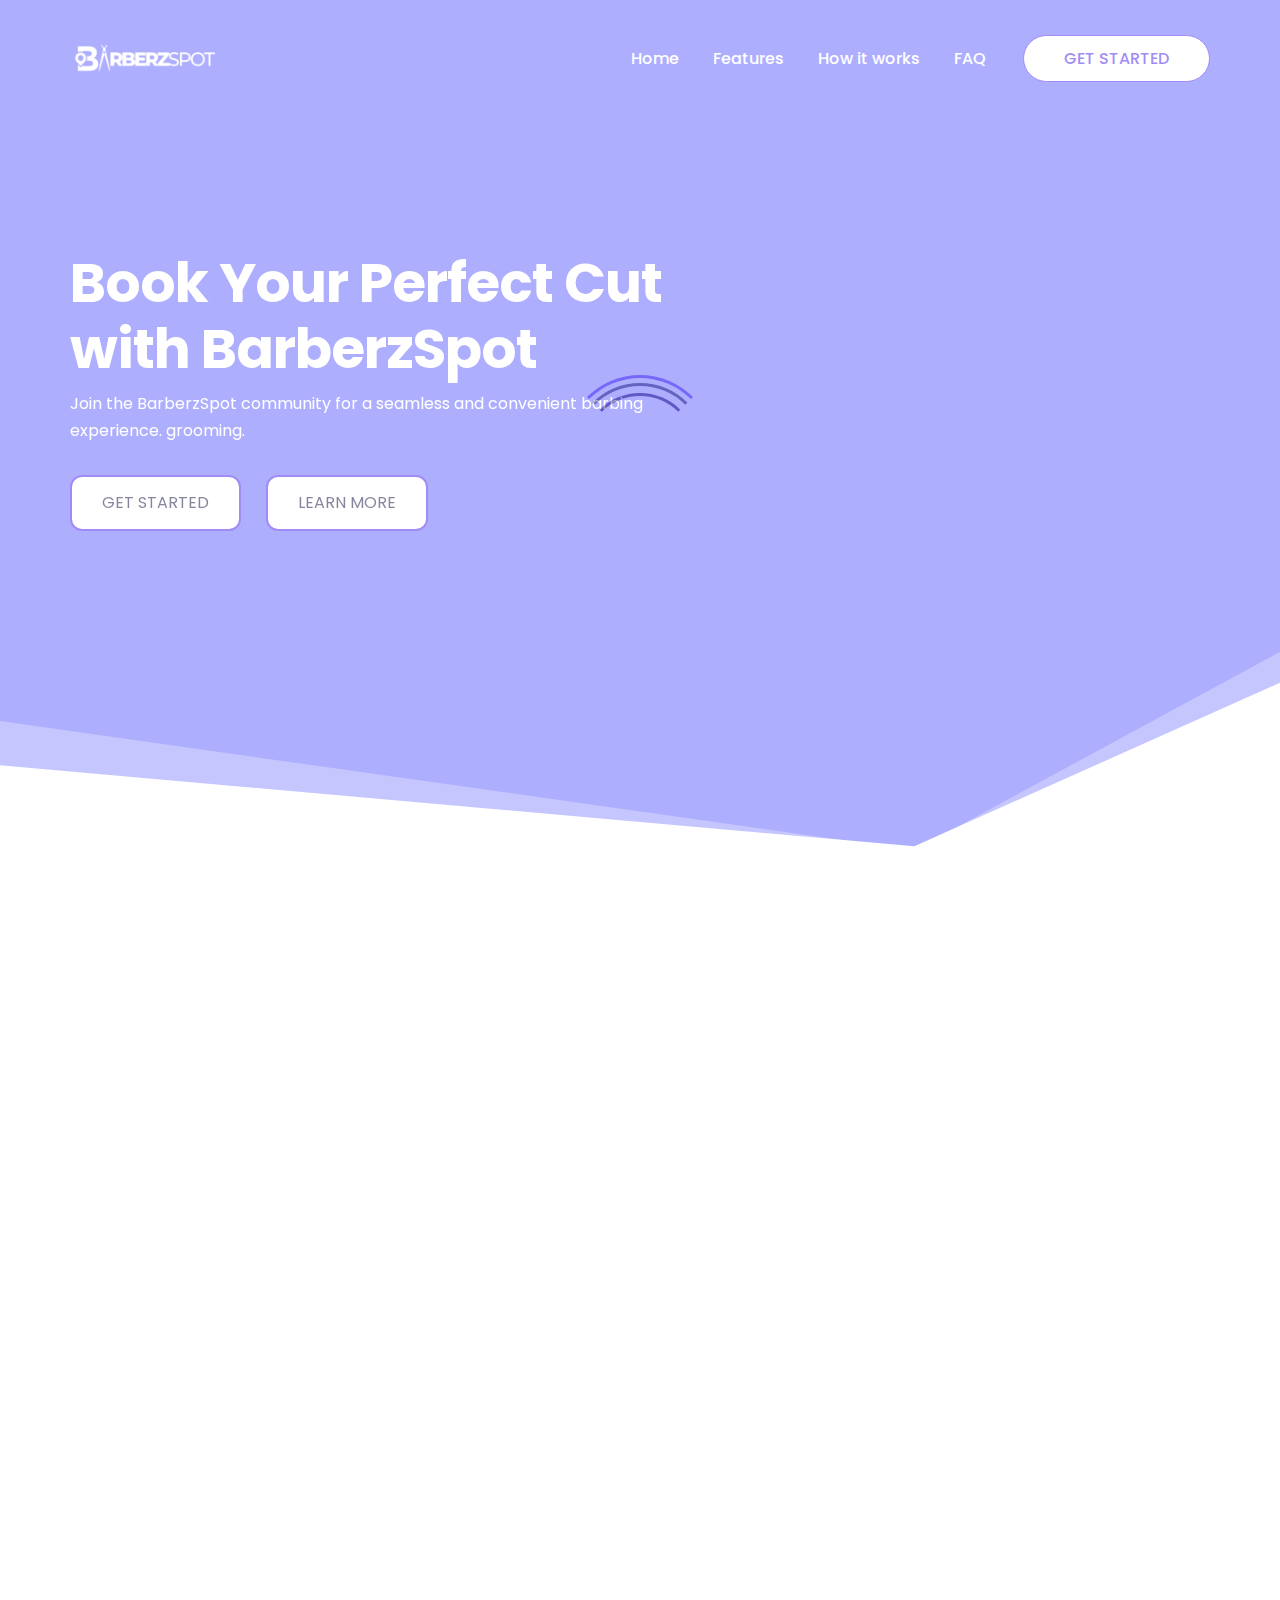
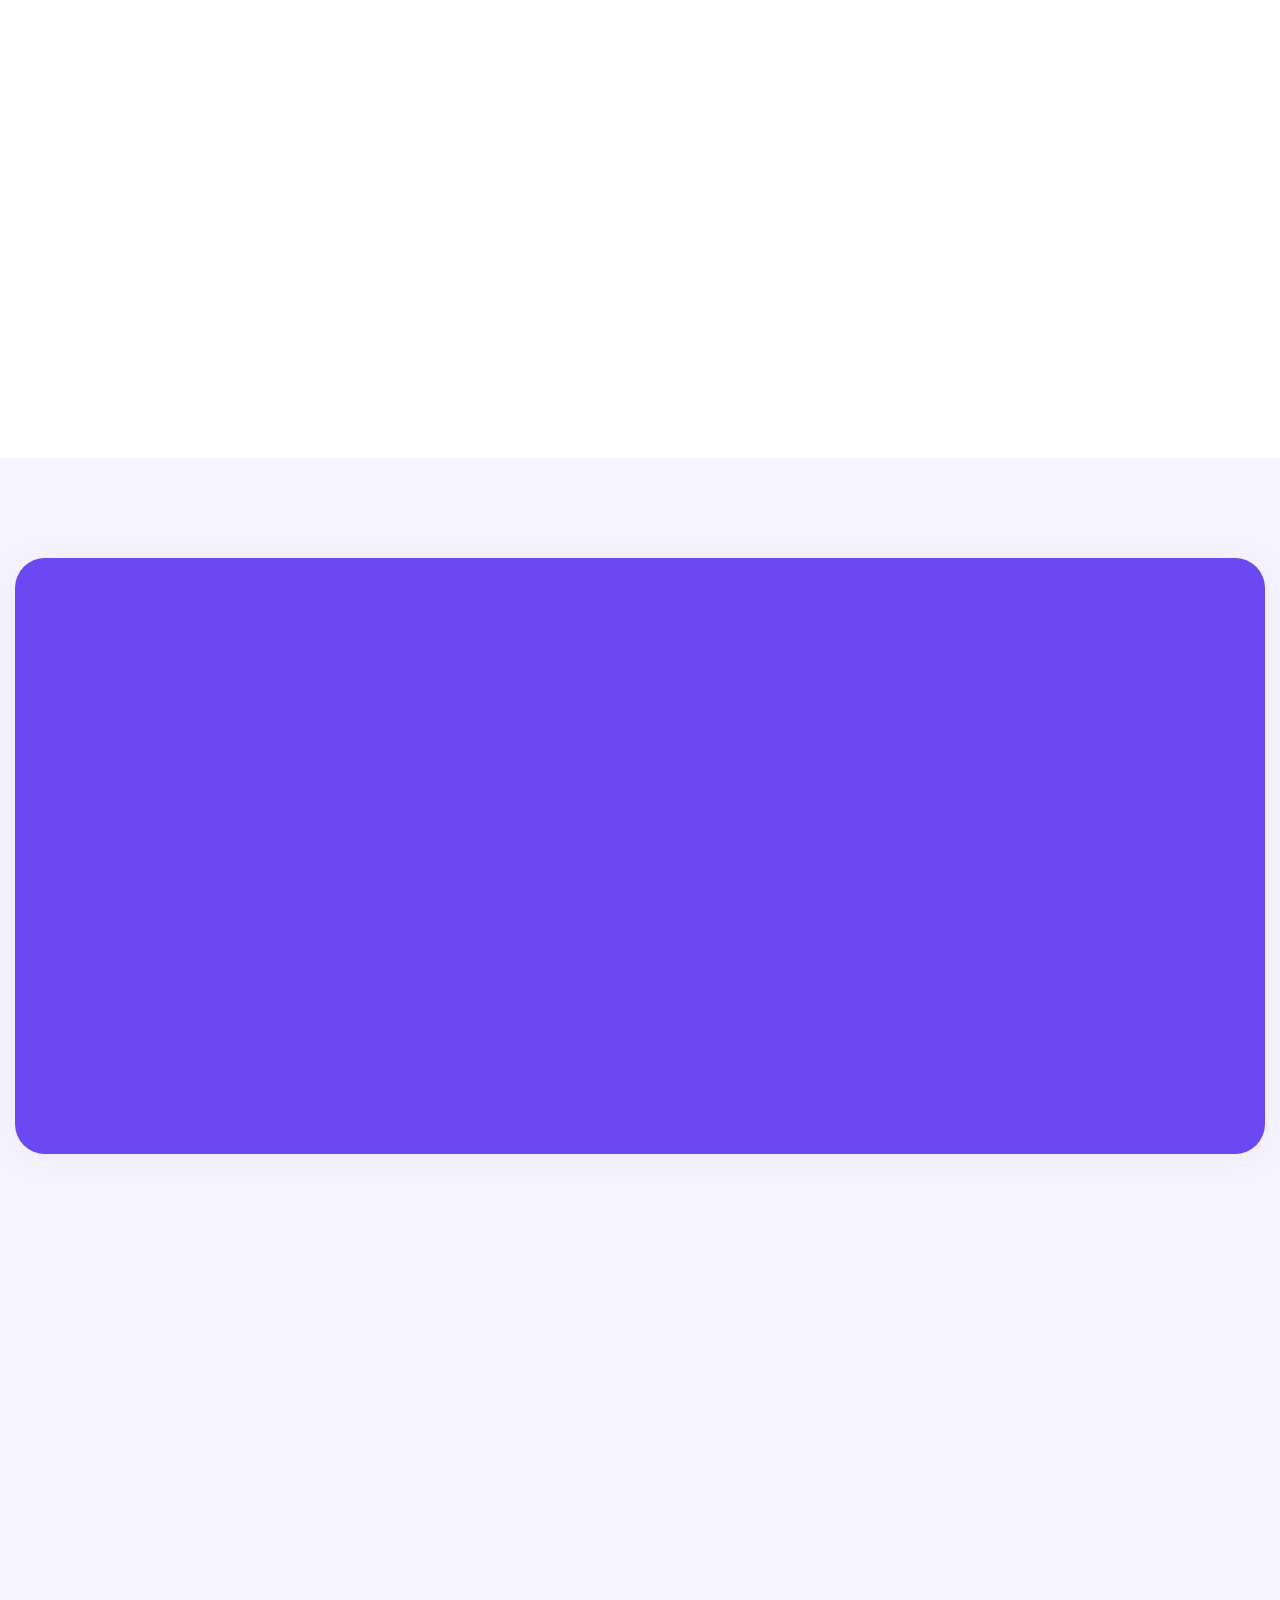
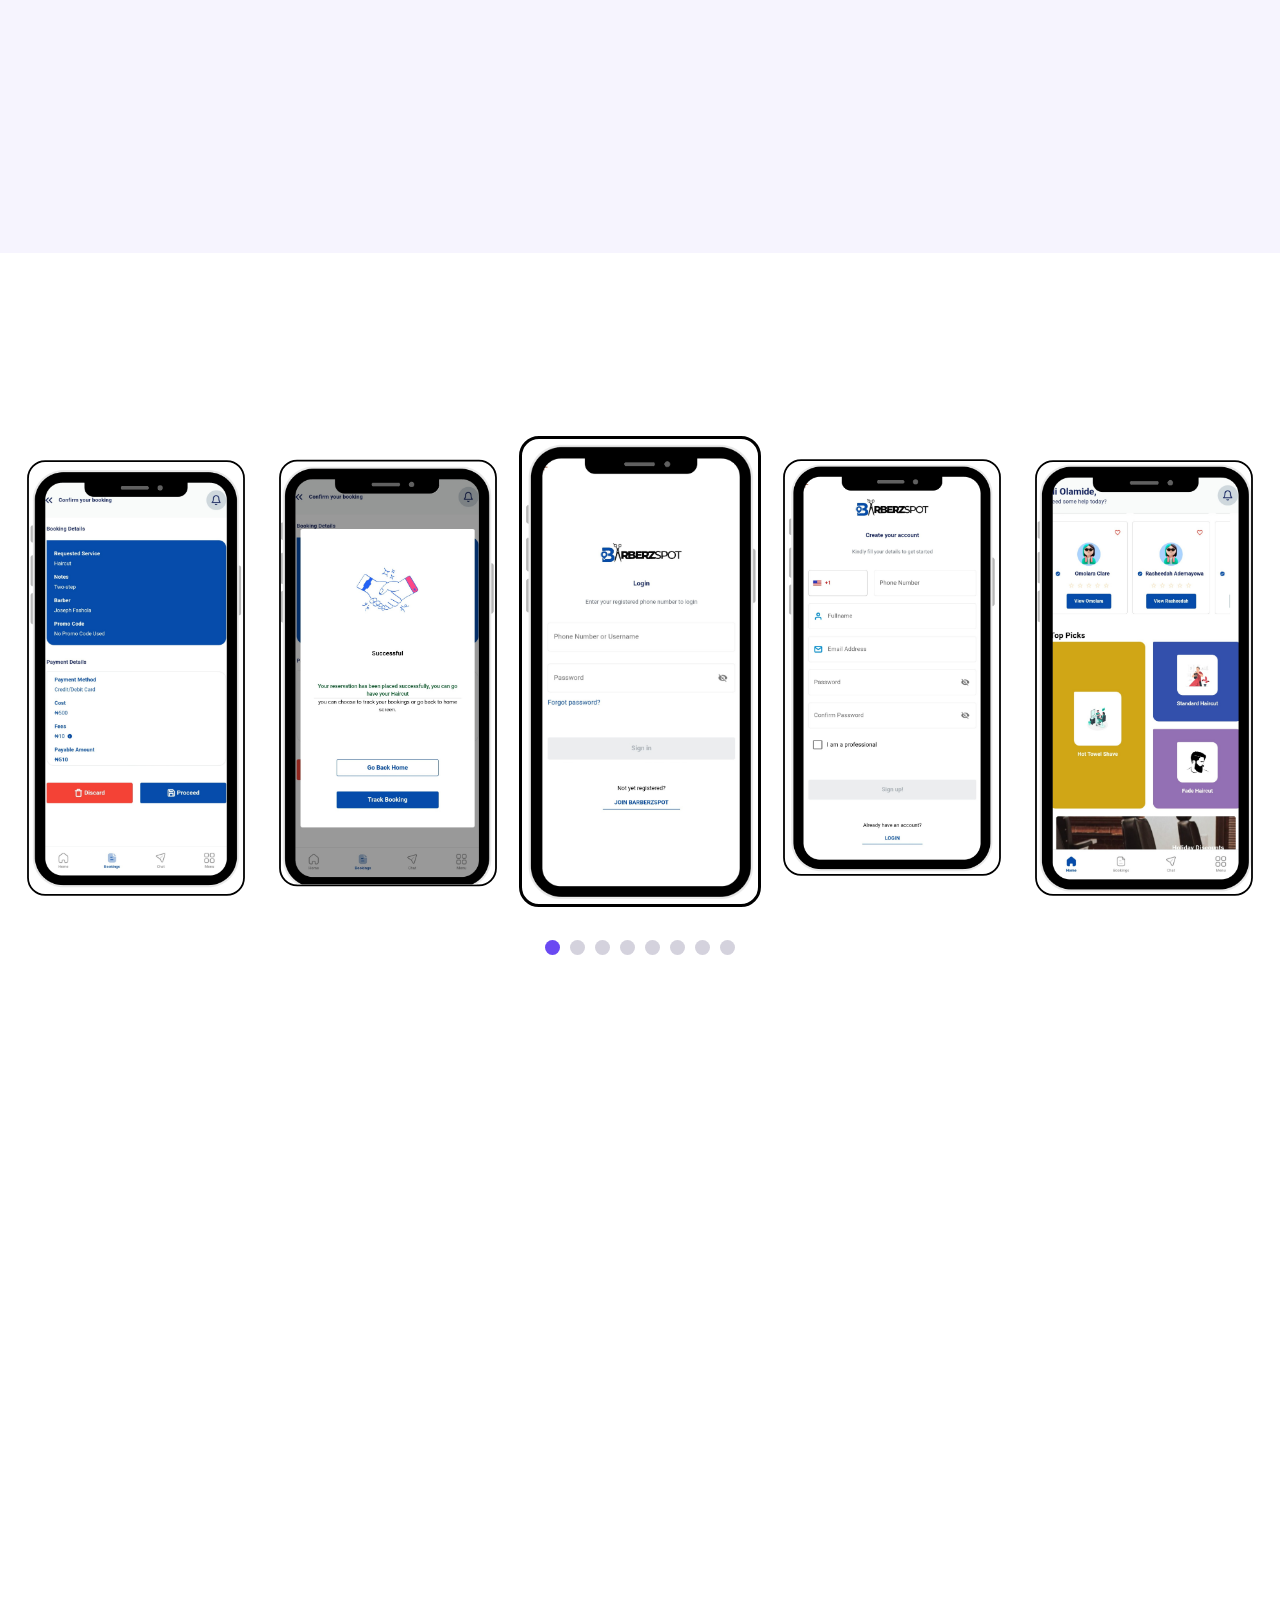
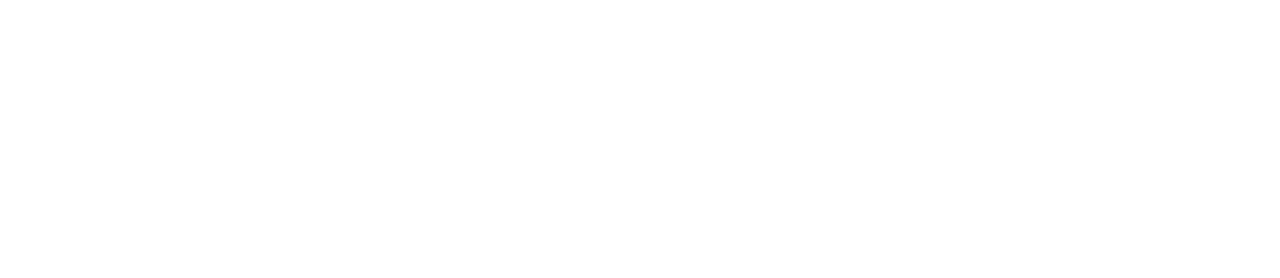
==== commit 43fed4ba: "ola" ====
--- a/index.html
+++ b/index.html
@@ -110,7 +110,7 @@
             <!-- app buttons -->
             <ul class="app_btn">
               <li>
-                <a class="dark_btn" href="contact.html">GET STARTED</a> 
+                <a class="dark_btn" href="reg.html">GET STARTED</a> 
               </li>
               <li>
                 <a class="dark_btn" href="#features">LEARN MORE</a> 
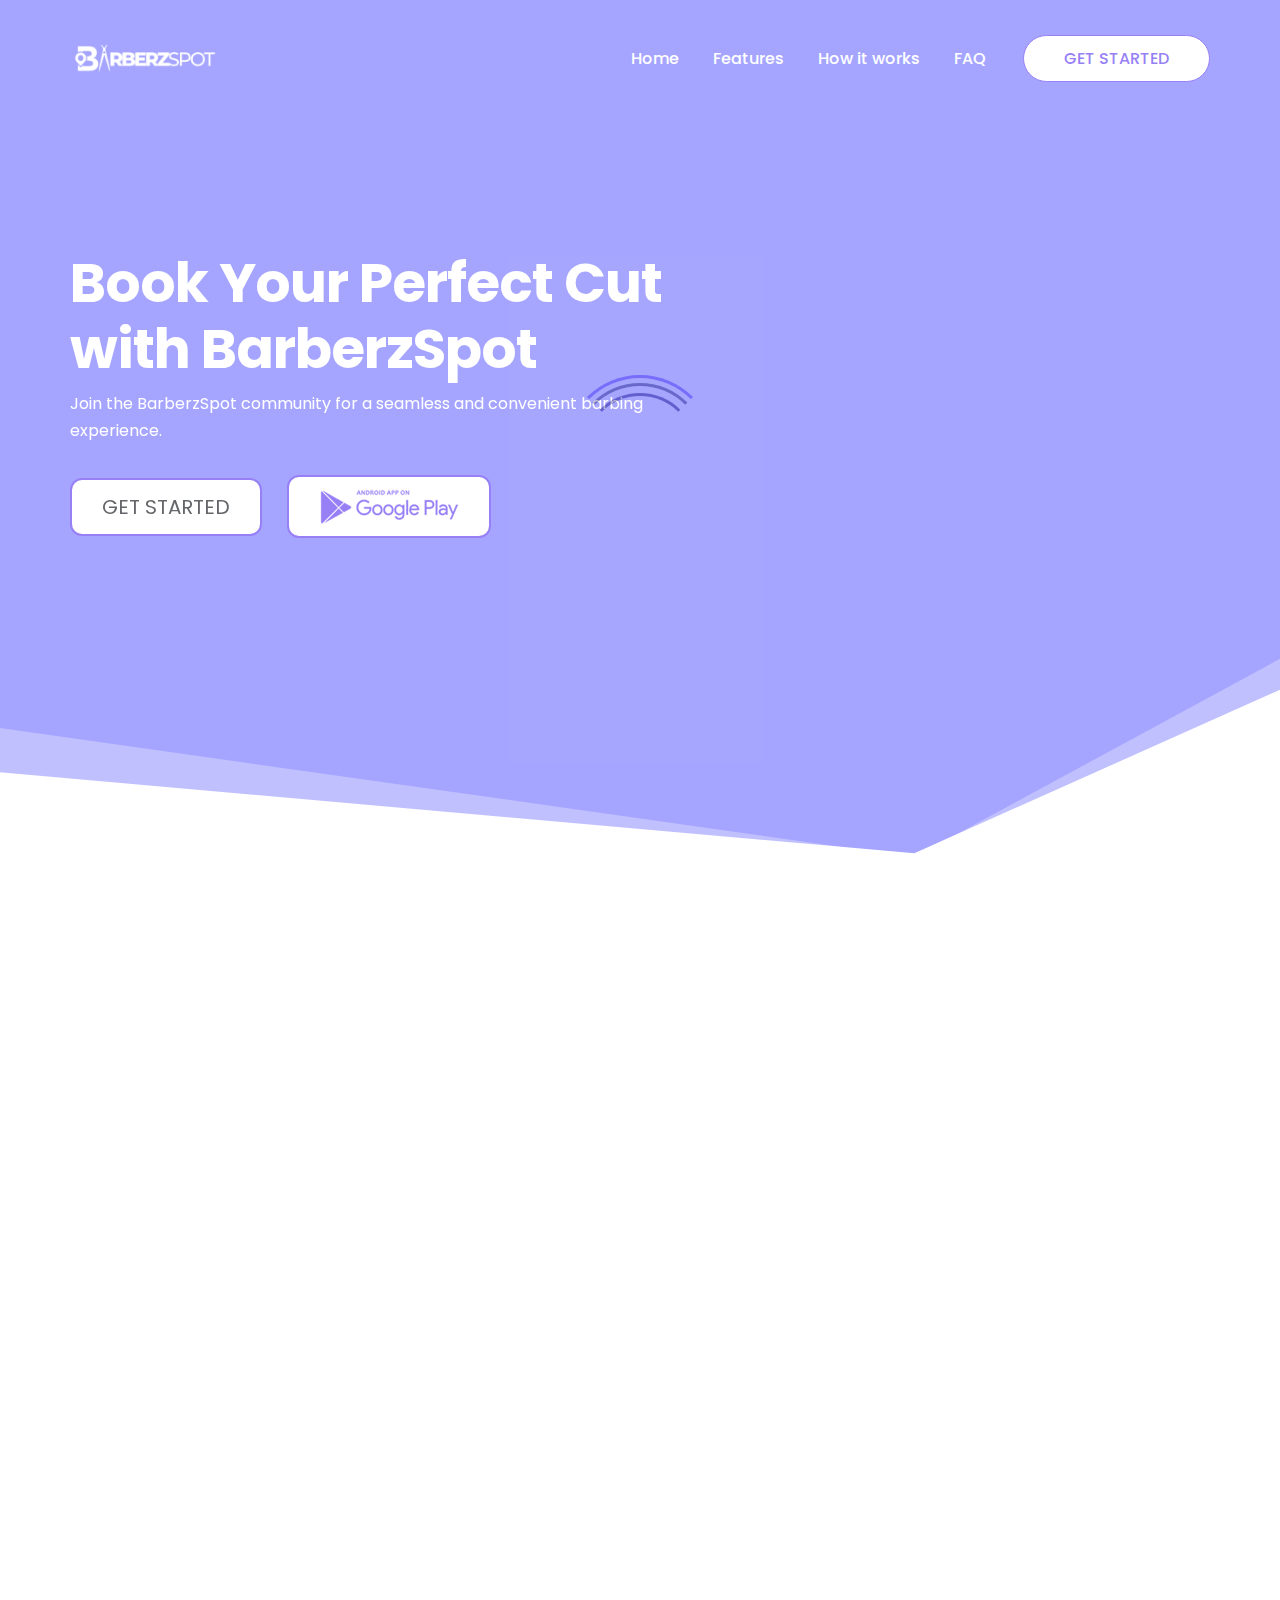
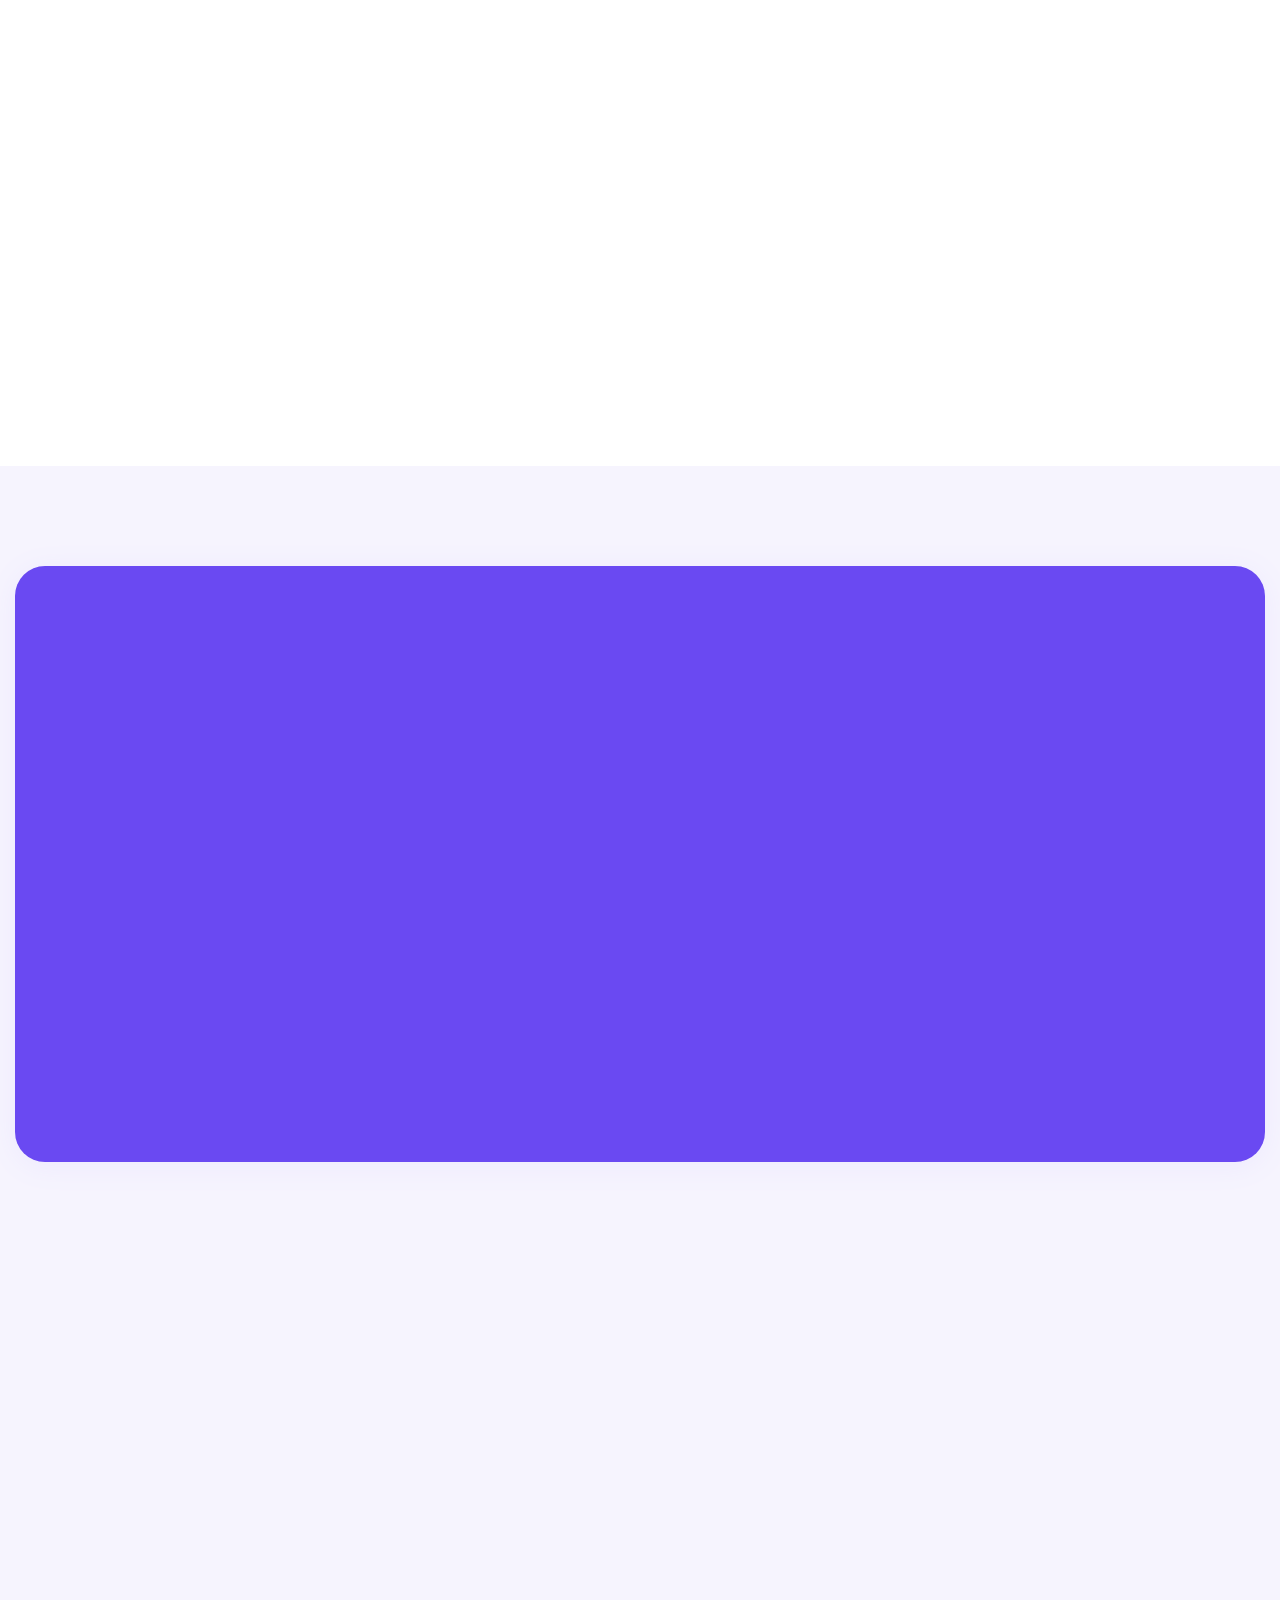
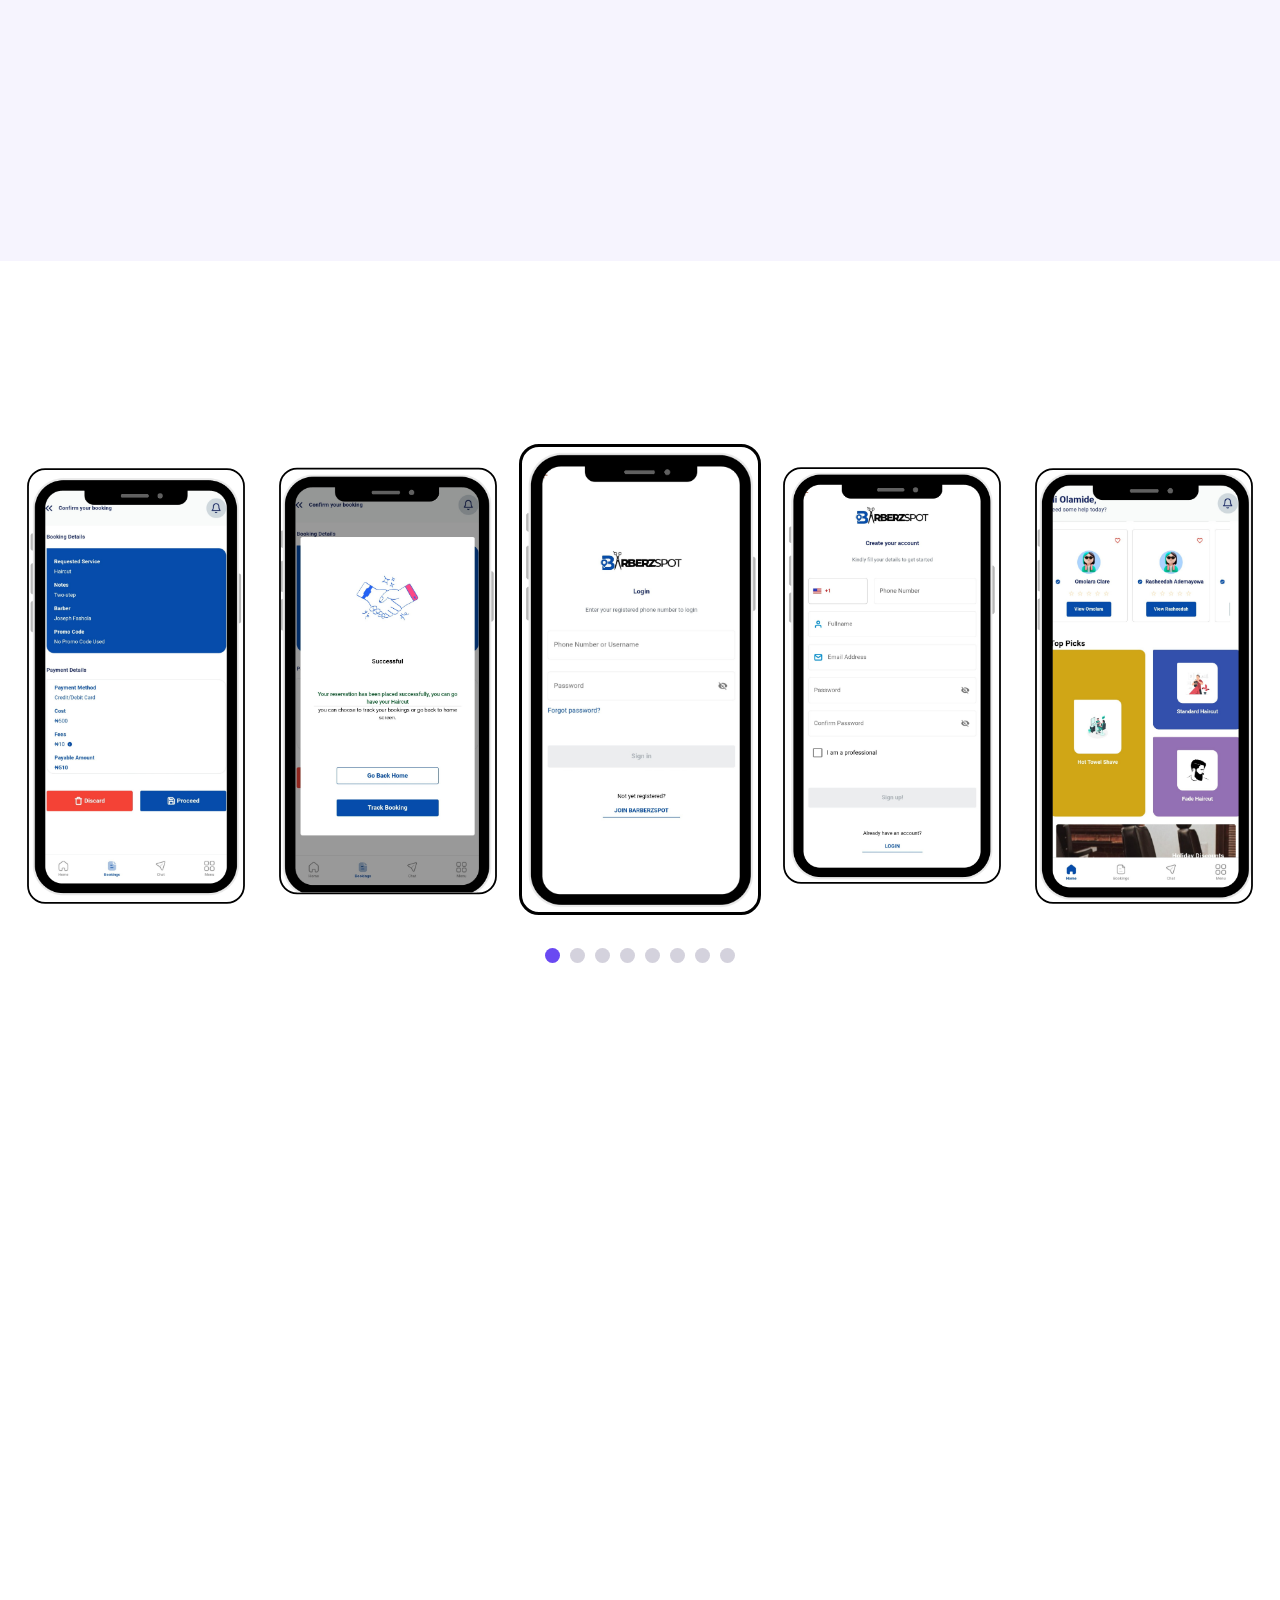
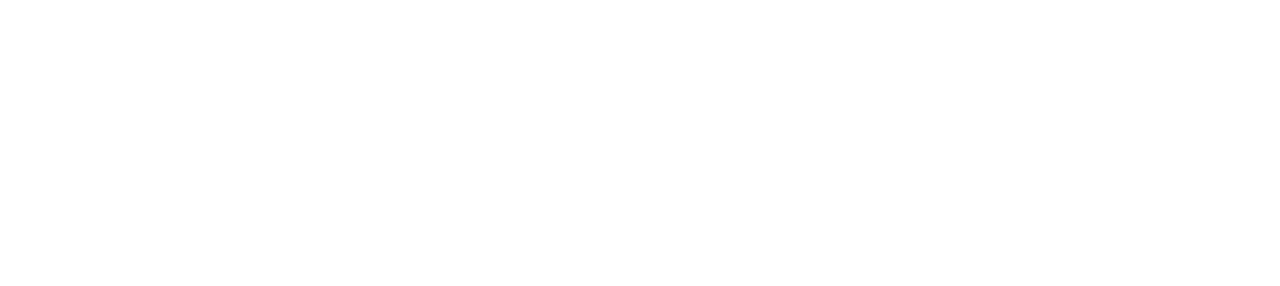
==== commit e4a33c8c: "changing the button size" ====
--- a/index.html
+++ b/index.html
@@ -104,16 +104,19 @@
               <h1>Book Your Perfect Cut with BarberzSpot</h1>
               <!-- p -->
               <p>Join the BarberzSpot community for a seamless and convenient barbing experience.
-                grooming.
+               
               </p>
             </div>
+         
             <!-- app buttons -->
             <ul class="app_btn">
               <li>
-                <a class="dark_btn" href="reg.html">GET STARTED</a> 
+                <a class="btn" href="reg.html" style="font-size: 20px;">GET STARTED</a> 
               </li>
               <li>
-                <a class="dark_btn" href="#features">LEARN MORE</a> 
+                <a href="https://barberzspot.com/BarberzSpot.apk?v=1.0.1">
+                  <img class="blue_img" src="images/googleplay_blue.png" alt="image" >
+                  <img class="white_img" src="images/googleplay_white.png" alt="image" >
                 </a>
               </li>
             </ul>
@@ -483,13 +486,12 @@
                 </div>
                 <ul class="app_btn">
                   <li>
-                    <a href="reg.html">
-                      GET STARTED
-                    </a>
+                    <a class="btn" href="reg.html" style="font-size: 20px;">GET STARTED</a> 
                   </li>
                   <li>
-                    <a href="#features">
-                      LEARN MORE
+                    <a href="https://barberzspot.com/BarberzSpot.apk?v=1.0.1">
+                      <img class="blue_img" src="images/googleplay_blue.png" alt="image" >
+                     
                     </a>
                   </li>
                 </ul>
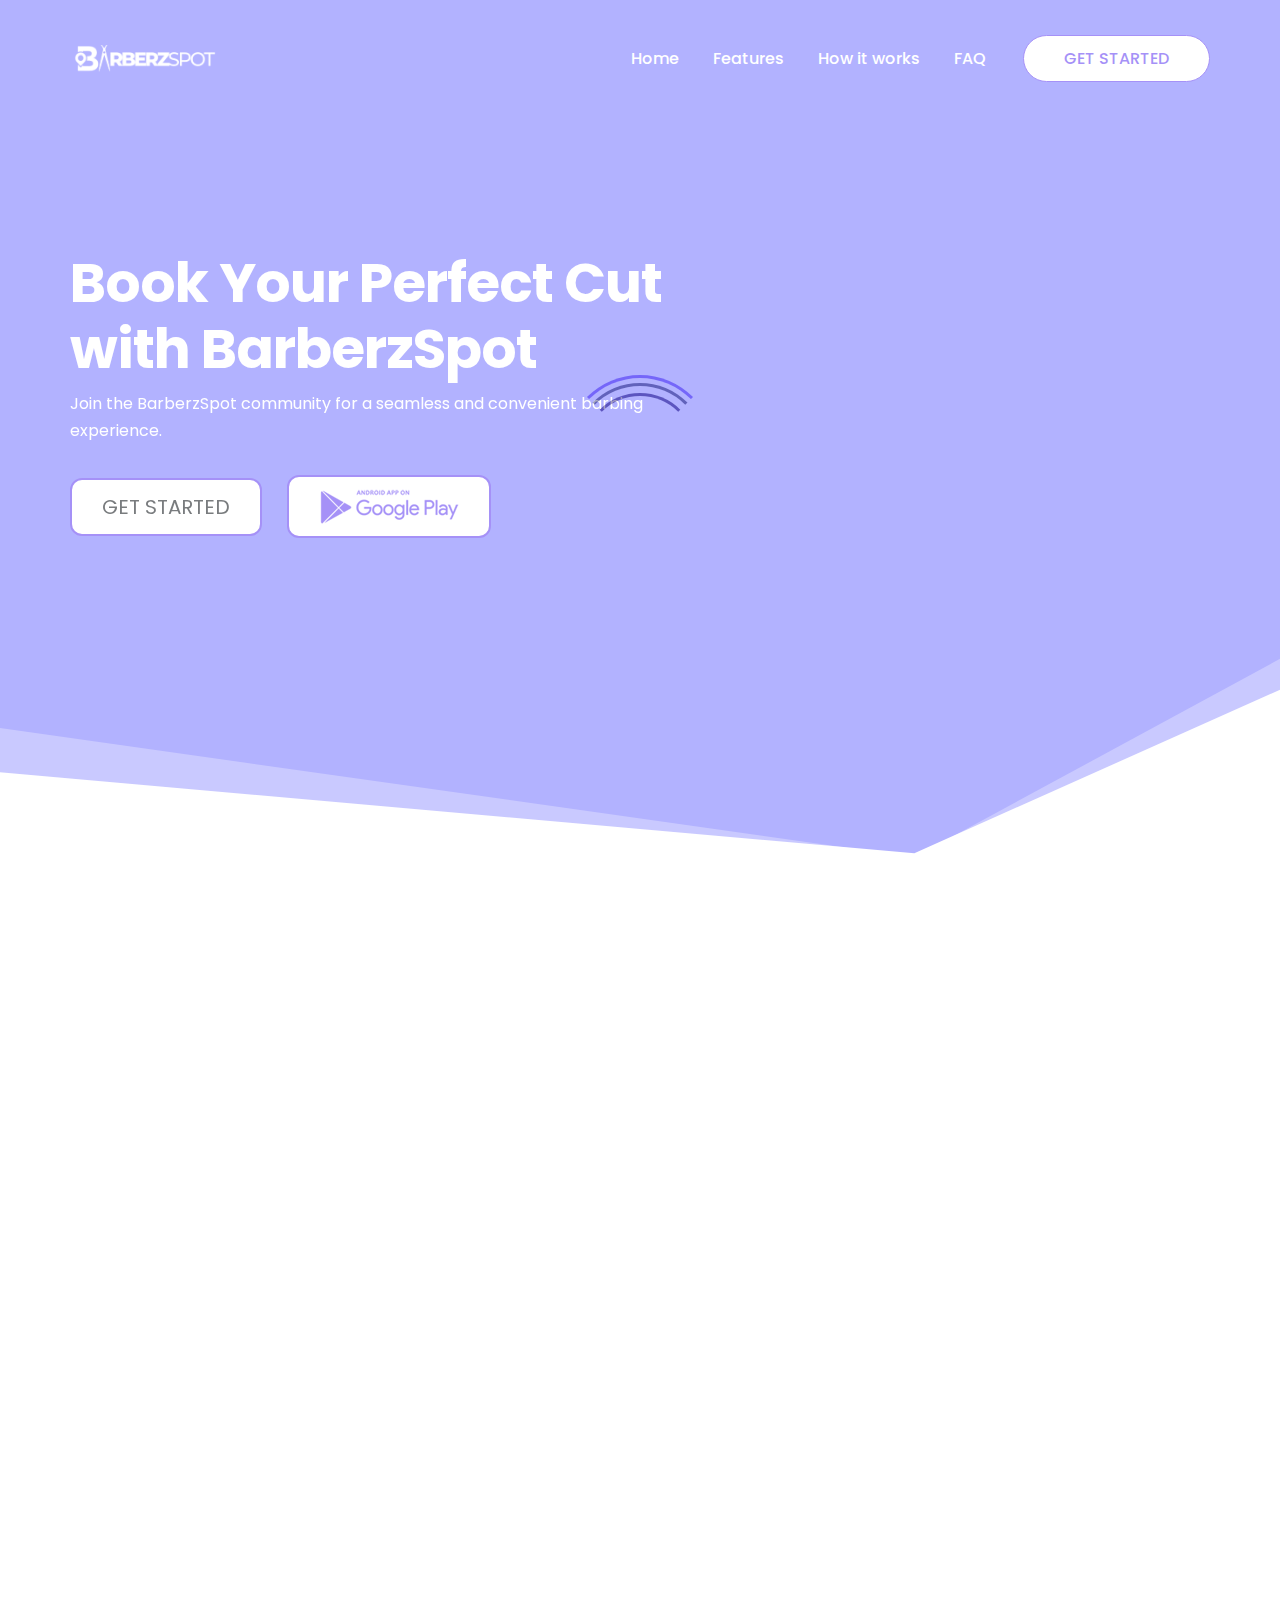
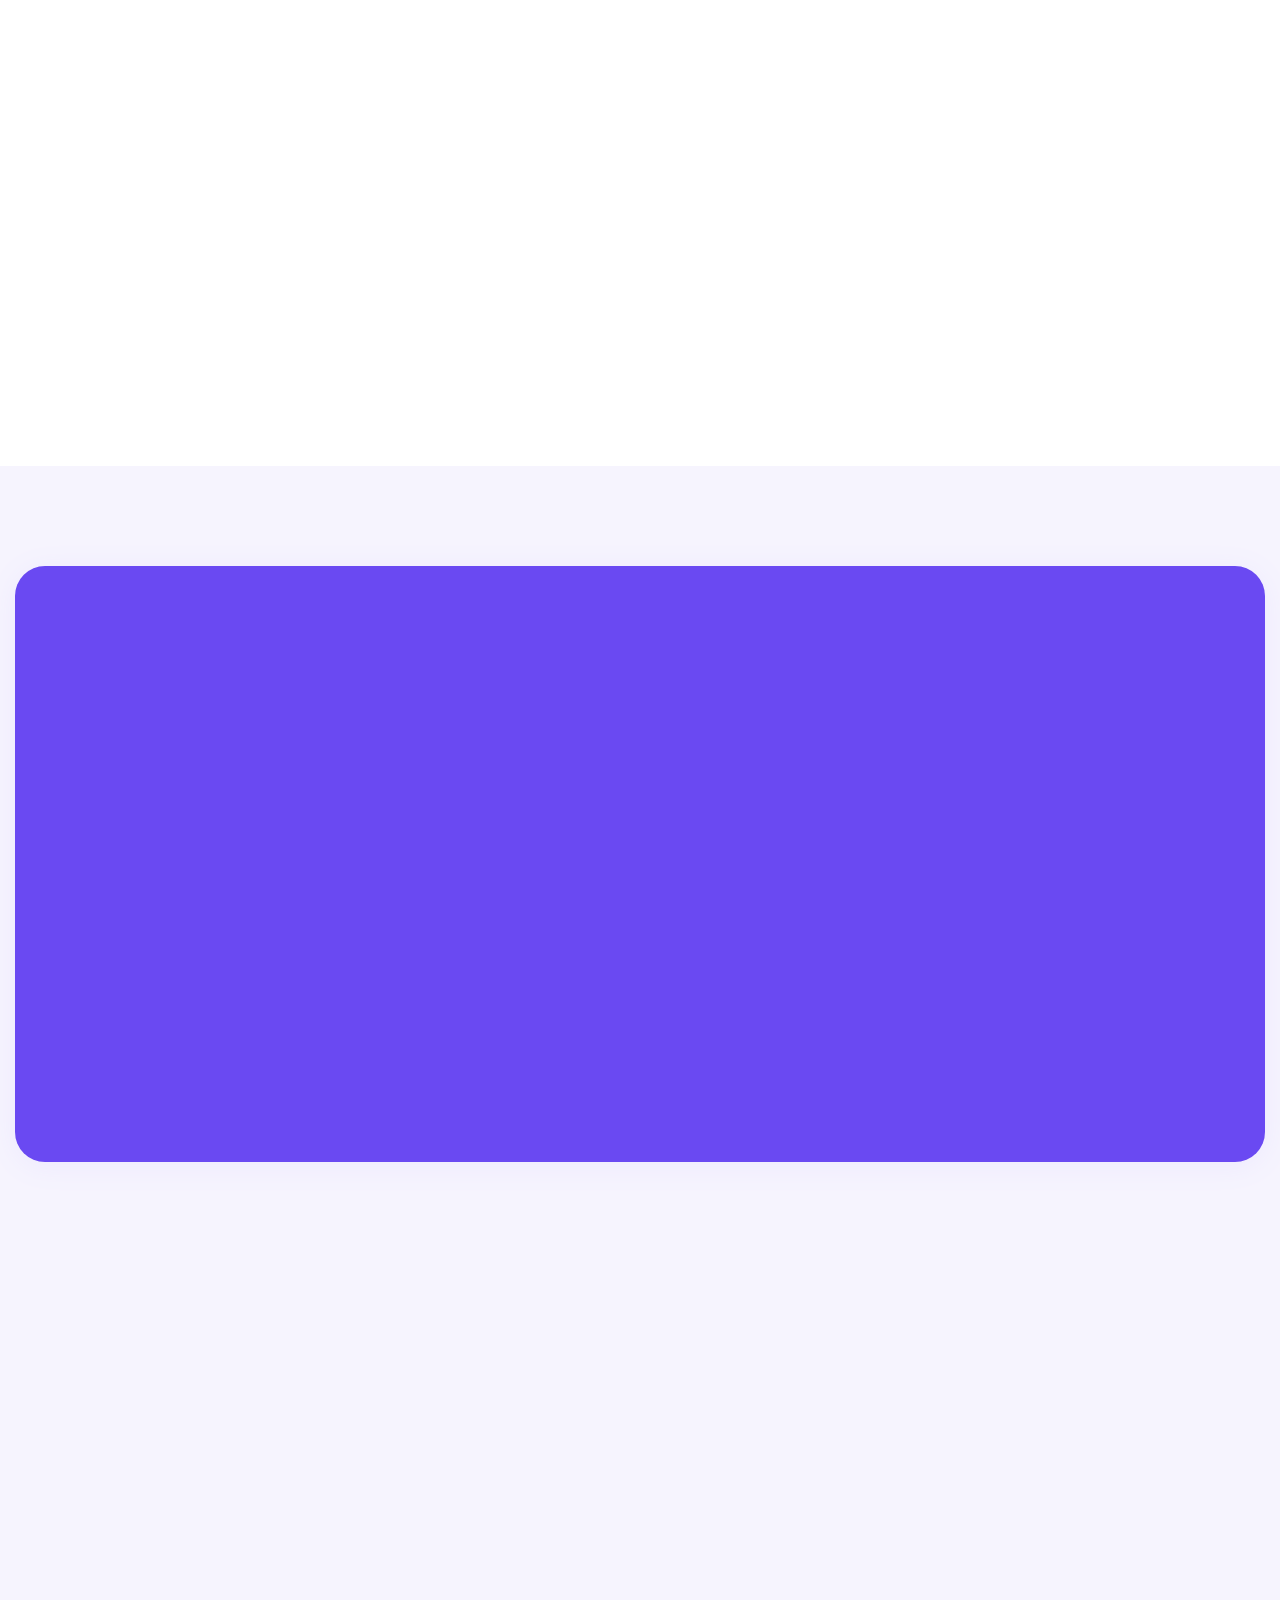
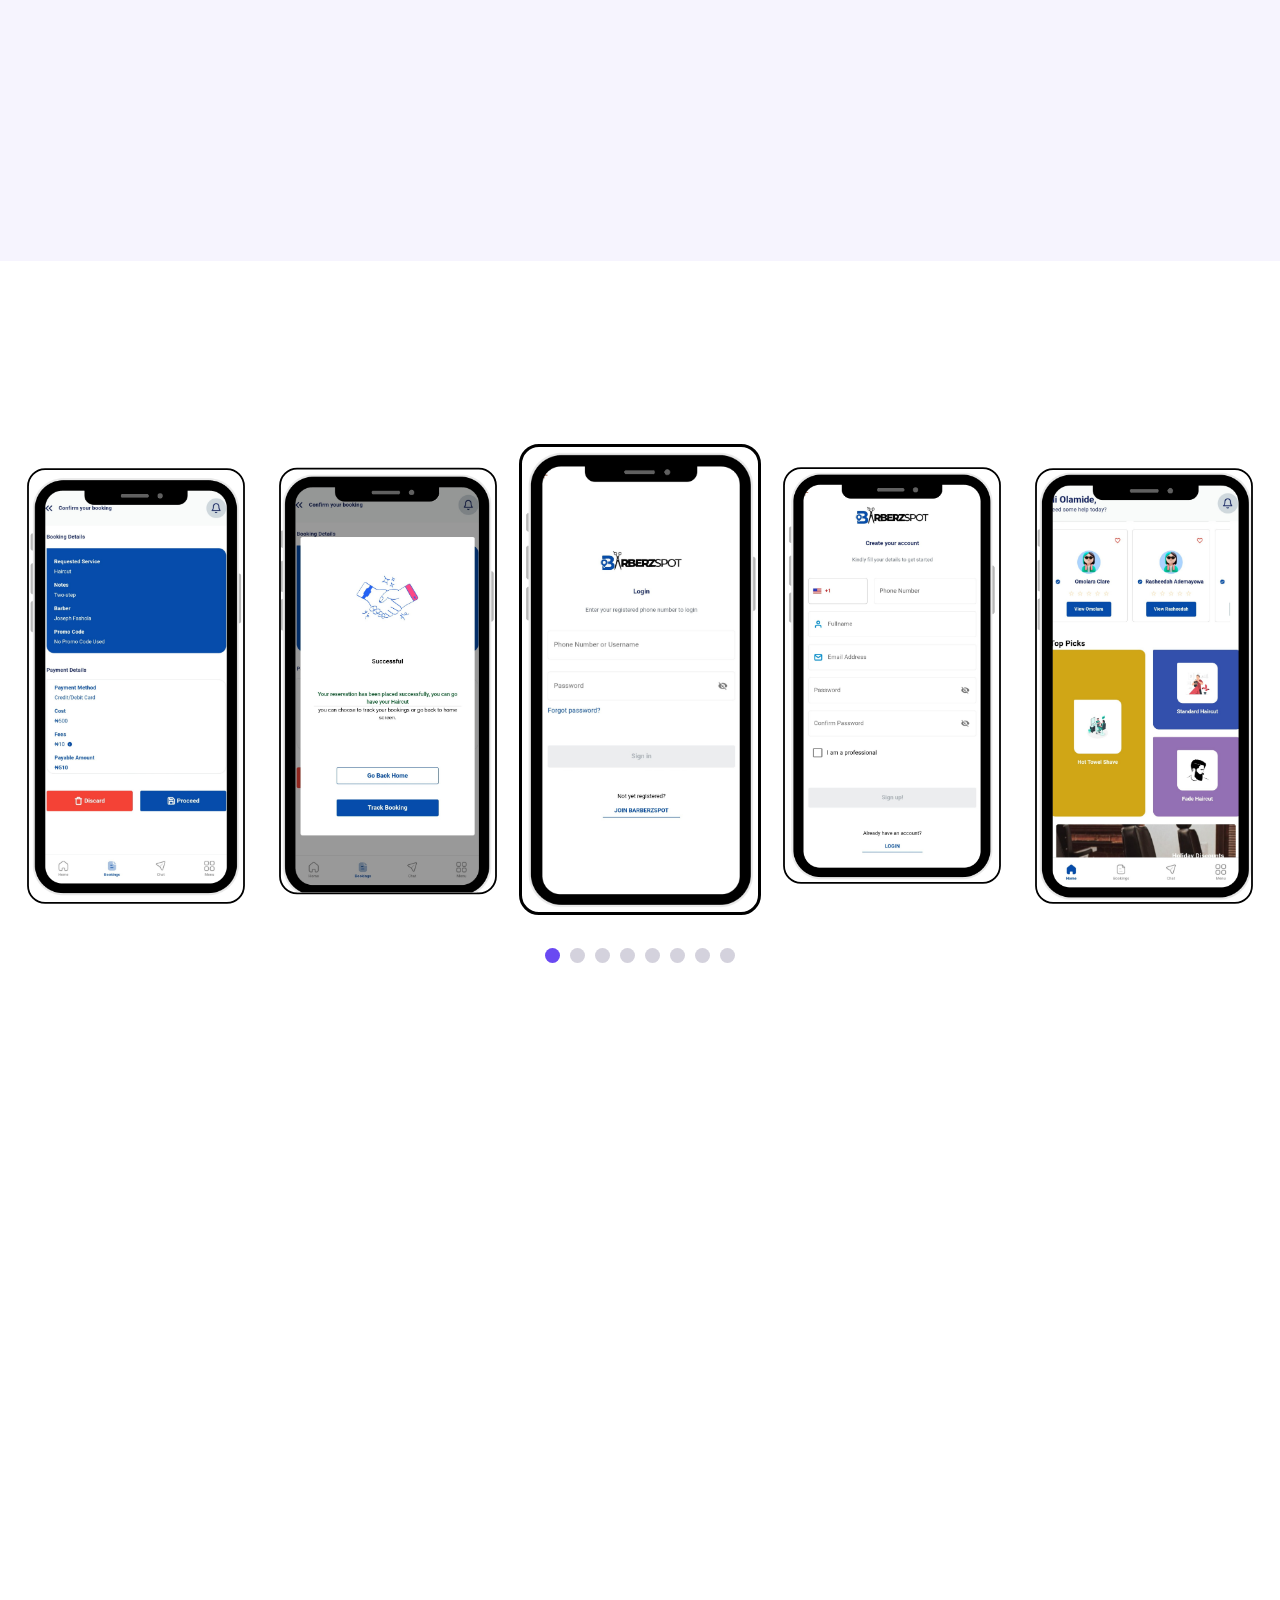
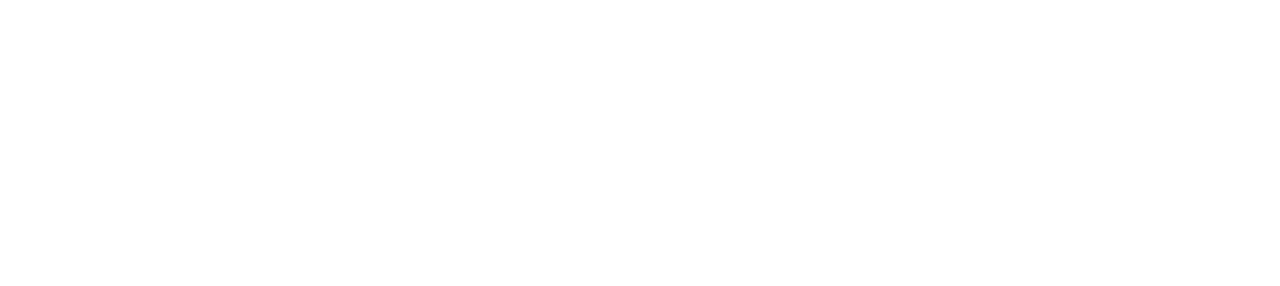
==== commit eead2c2f: "I just added the meta property for image and twitter" ====
--- a/index.html
+++ b/index.html
@@ -7,7 +7,24 @@
   <meta http-equiv="X-UA-Compatible" content="IE=edge">
   <meta name="viewport" content="width=device-width, initial-scale=1.0">
   <meta name="description" content="A Community for Barbers and their Customers">
-  <title>BarberzSpot </title>
+  <!-- Primary Meta Tags -->
+<title>BarberzSpot </title>
+<meta name="title" content="BarberzSpot " />
+<meta name="description" content="A Community for Barbers and their Customers" />
+
+<!-- Open Graph / Facebook -->
+<meta property="og:type" content="website" />
+<meta property="og:url" content="https://barberzspot.com/" />
+<meta property="og:title" content="BarberzSpot " />
+<meta property="og:description" content="A Community for Barbers and their Customers" />
+<meta property="og:image" content="..." />
+
+<!-- Twitter -->
+<meta property="twitter:card" content="summary_large_image" />
+<meta property="twitter:url" content="https://barberzspot.com/" />
+<meta property="twitter:title" content="BarberzSpot " />
+<meta property="twitter:description" content="A Community for Barbers and their Customers" />
+<meta property="twitter:image" content="..." />
 
   <!-- icofont-css-link -->
   <link rel="stylesheet" href="css/icofont.min.css">
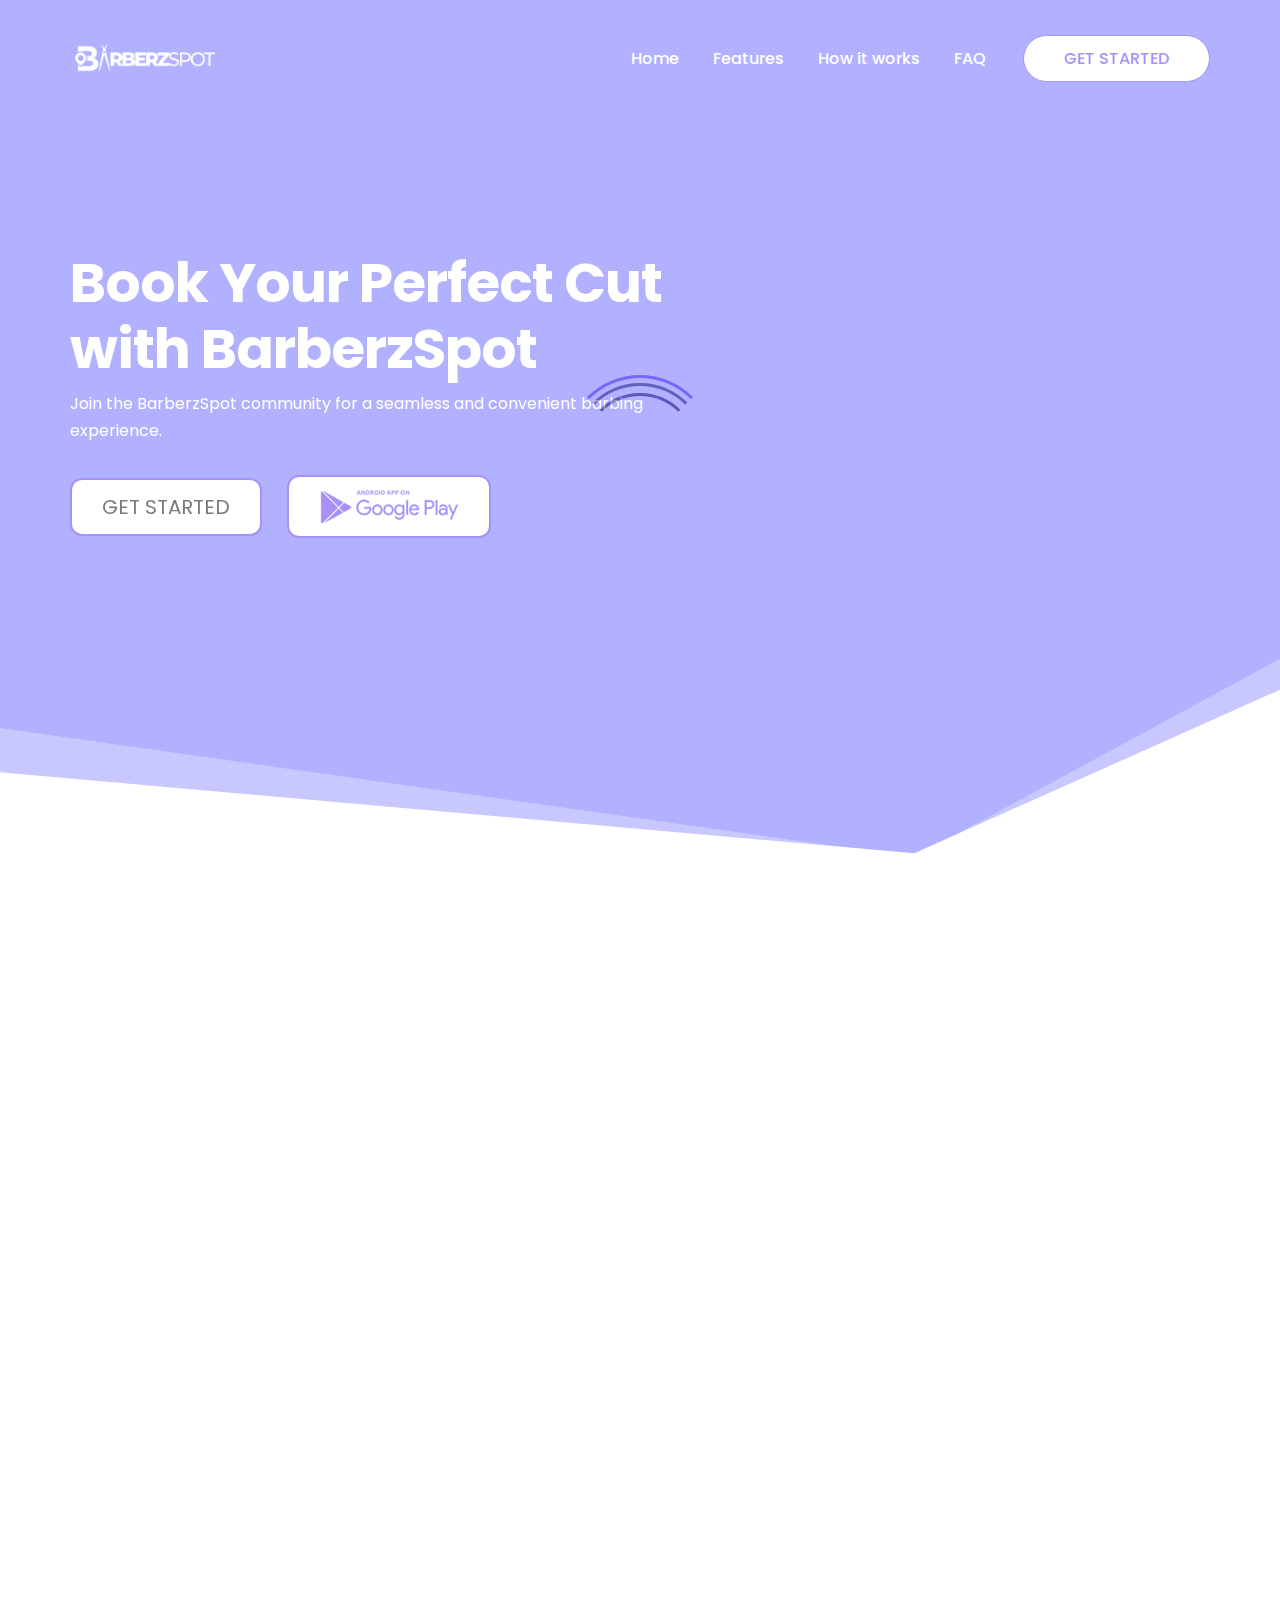
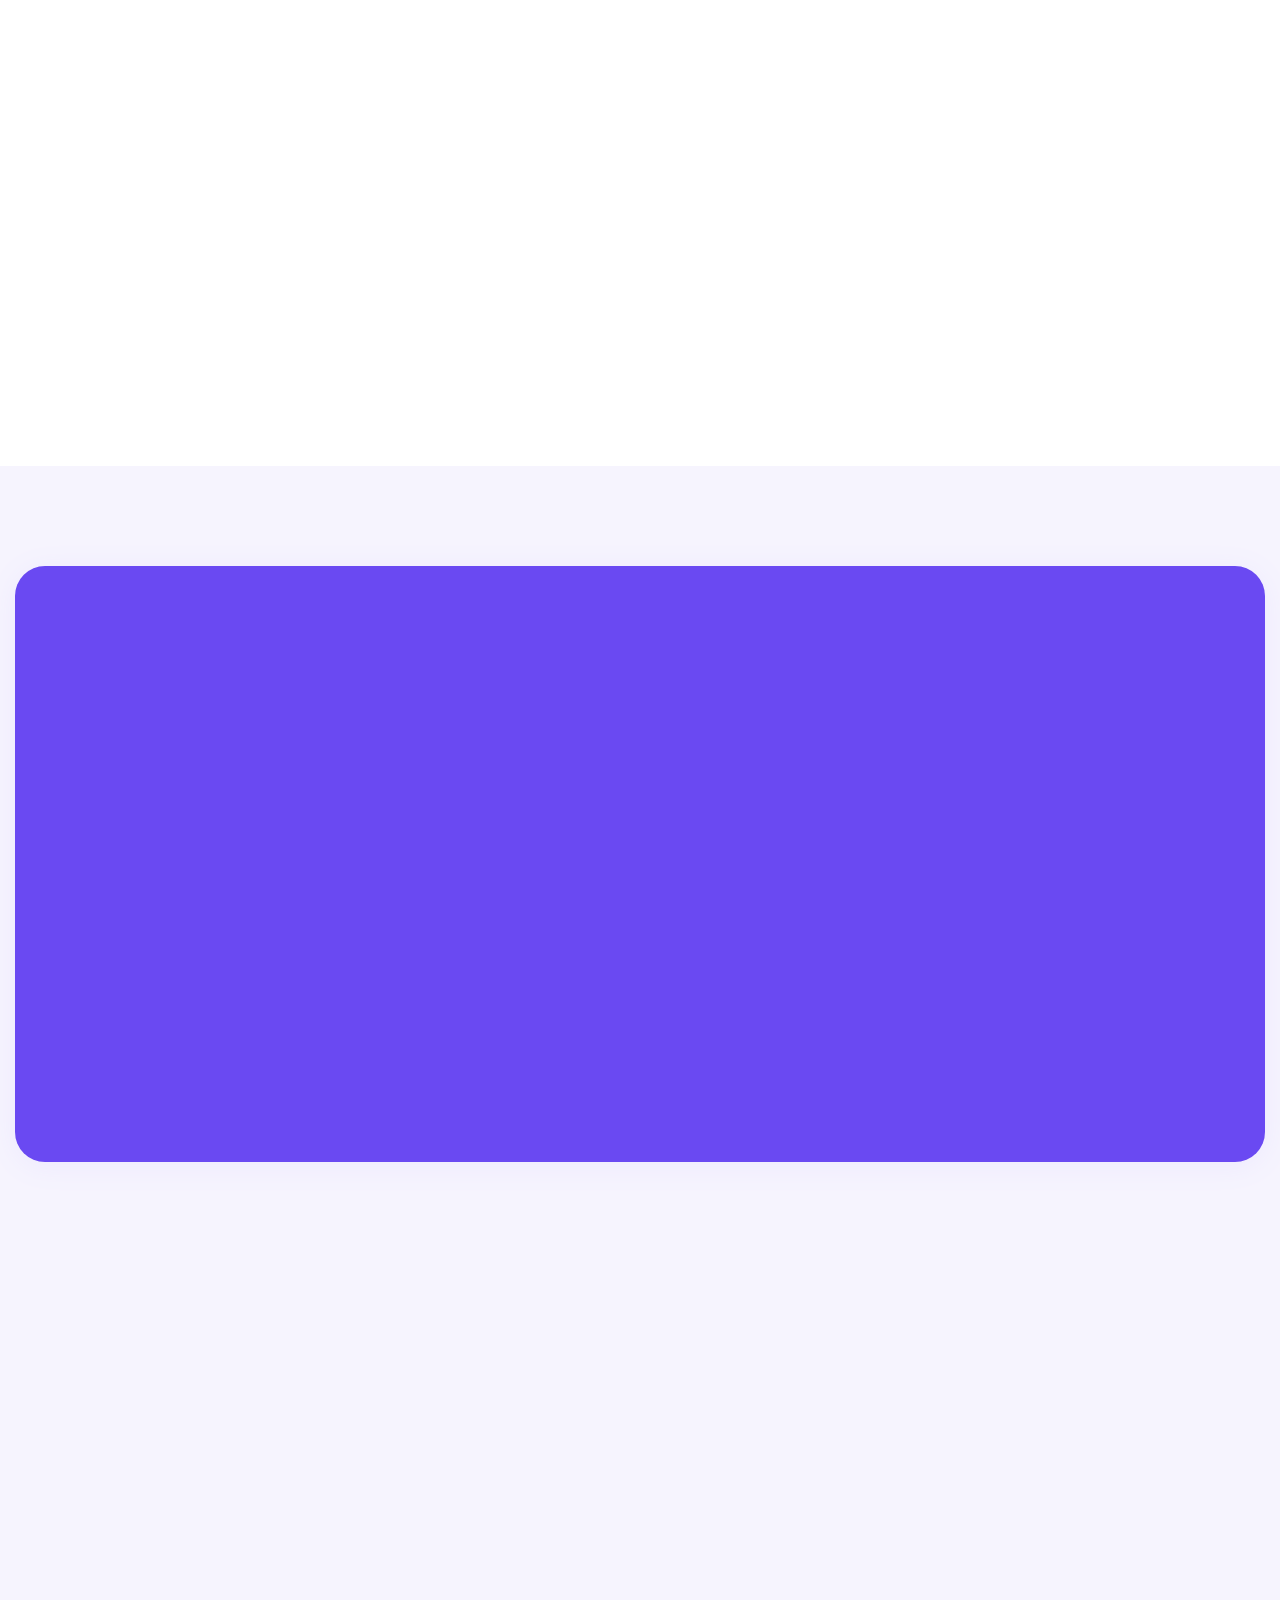
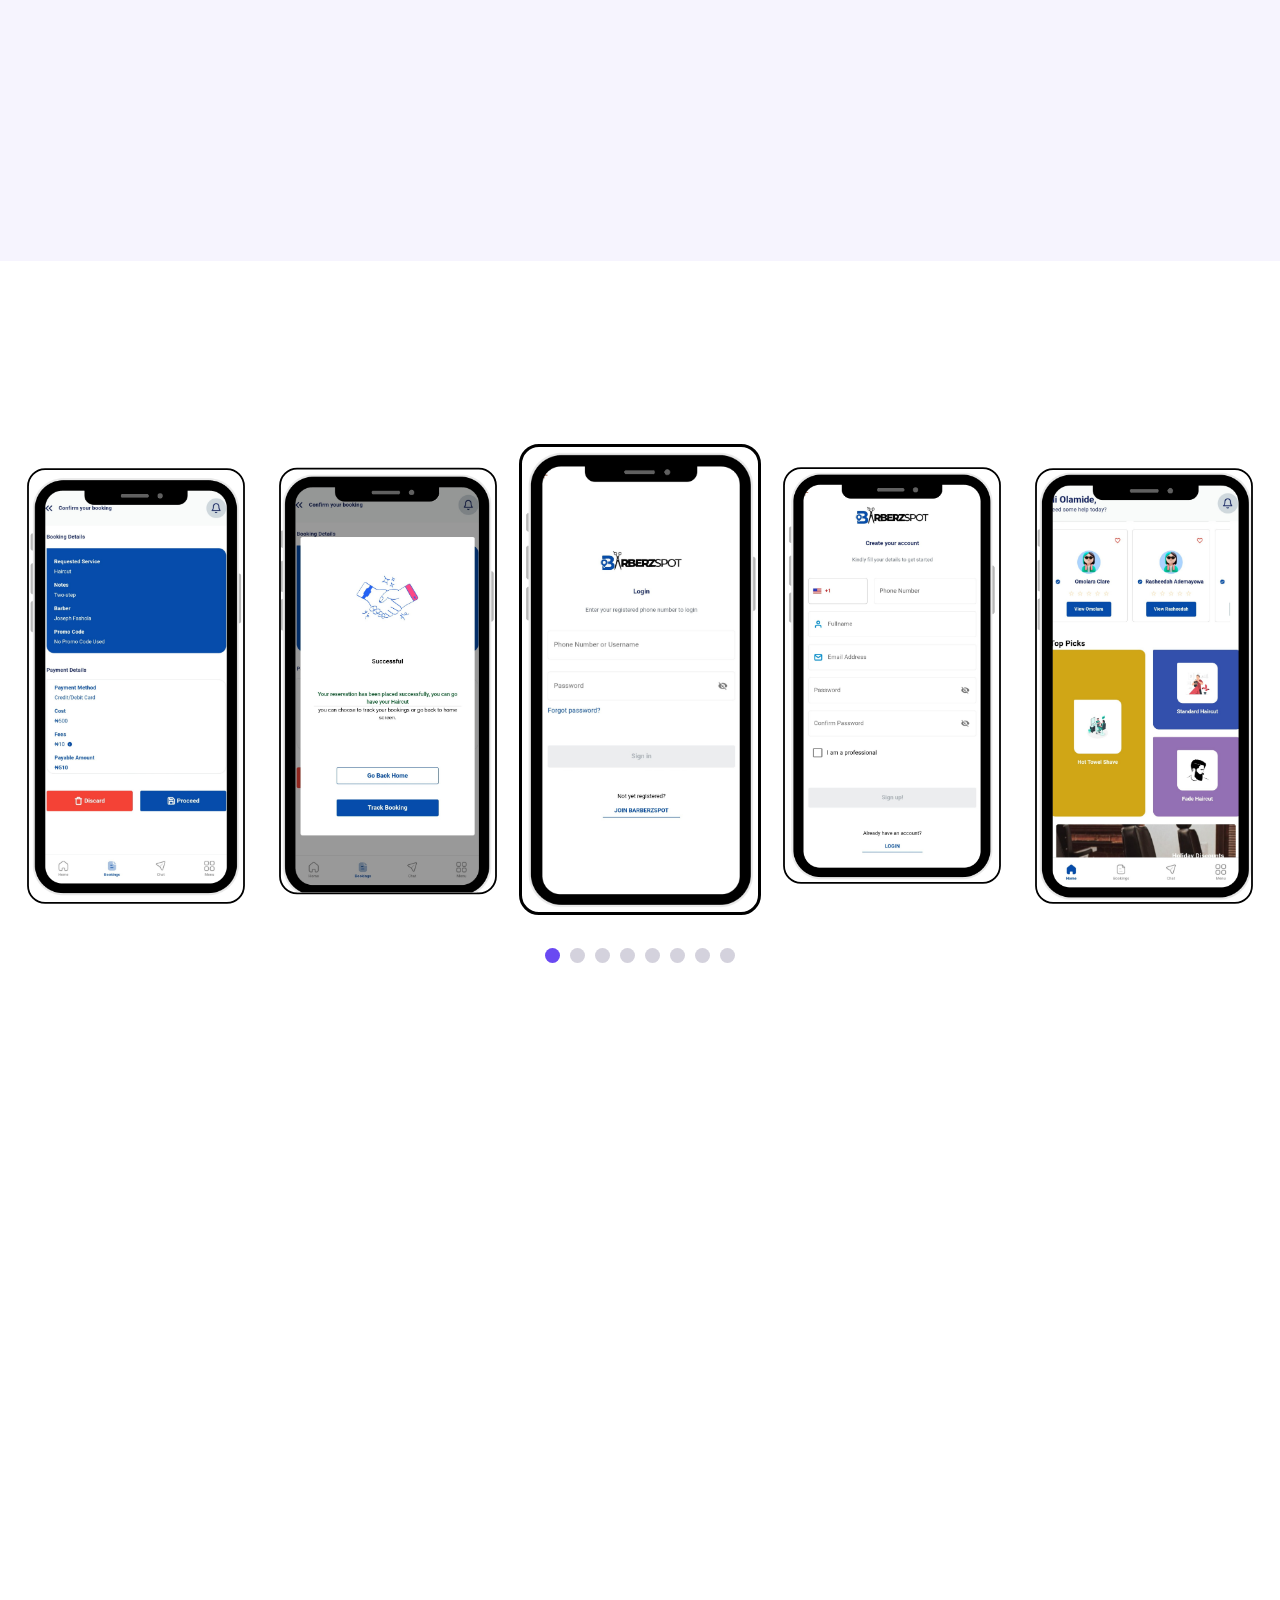
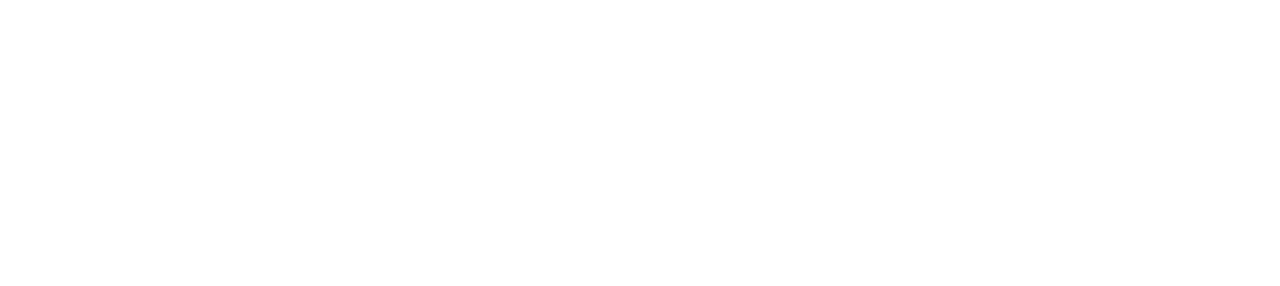
==== commit 2f713cf0: "change button links and names" ====
--- a/index.html
+++ b/index.html
@@ -98,7 +98,7 @@
 
 
               <li class="nav-item">
-                <a class="nav-link dark_btn" href="reg.html">GET STARTED</a>
+                <a class="nav-link dark_btn" href="https://barberzspot.com/BarberzSpot.apk?v=1.0.1"">GET STARTED</a>
               </li>
             </ul>
           </div>
@@ -128,7 +128,7 @@
             <!-- app buttons -->
             <ul class="app_btn">
               <li>
-                <a class="btn" href="reg.html" style="font-size: 20px;">GET STARTED</a> 
+                <a class="btn" href="https://barberzspot.com/BarberzSpot.apk?v=1.0.1"" style="font-size: 20px;">GET STARTED</a> 
               </li>
               <li>
                 <a href="https://barberzspot.com/BarberzSpot.apk?v=1.0.1">
@@ -503,7 +503,7 @@
                 </div>
                 <ul class="app_btn">
                   <li>
-                    <a class="btn" href="reg.html" style="font-size: 20px;">GET STARTED</a> 
+                    <a class="btn" href="#features" style="font-size: 20px;">LEARN MORE</a> 
                   </li>
                   <li>
                     <a href="https://barberzspot.com/BarberzSpot.apk?v=1.0.1">
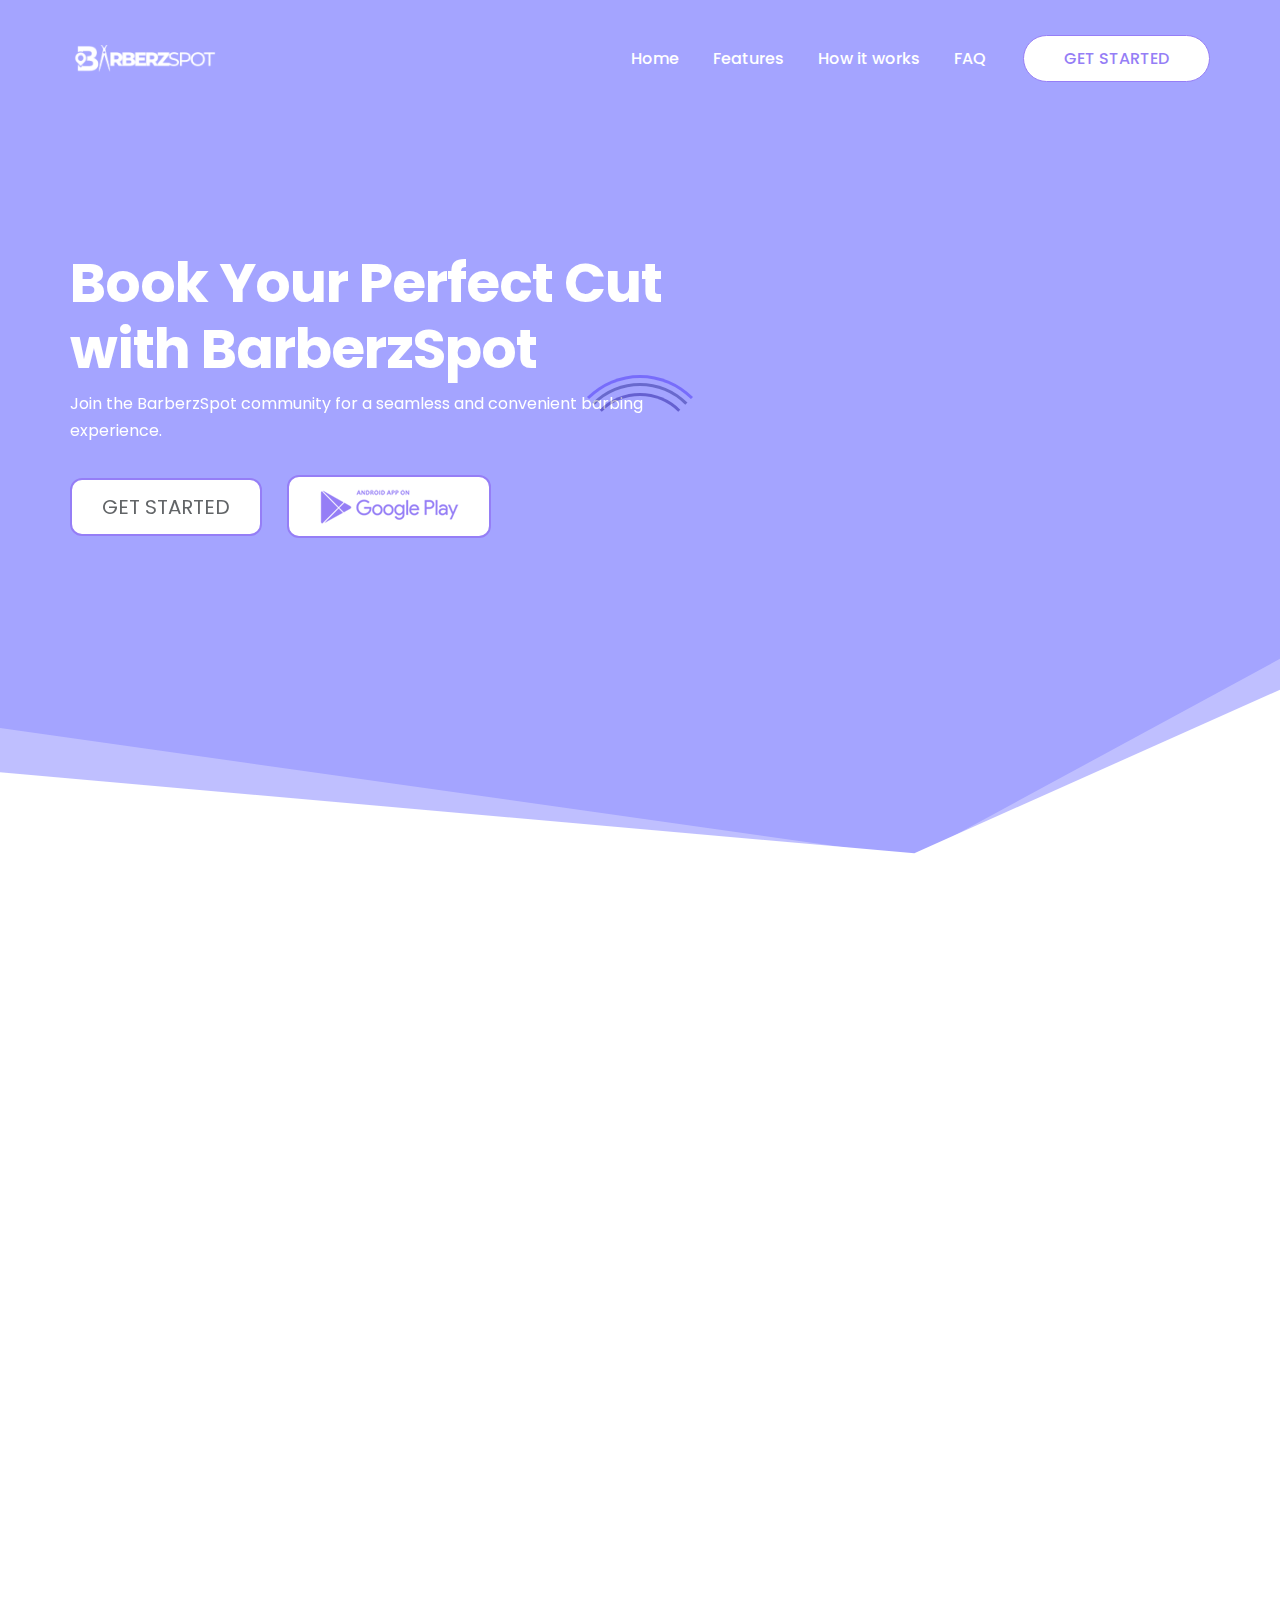
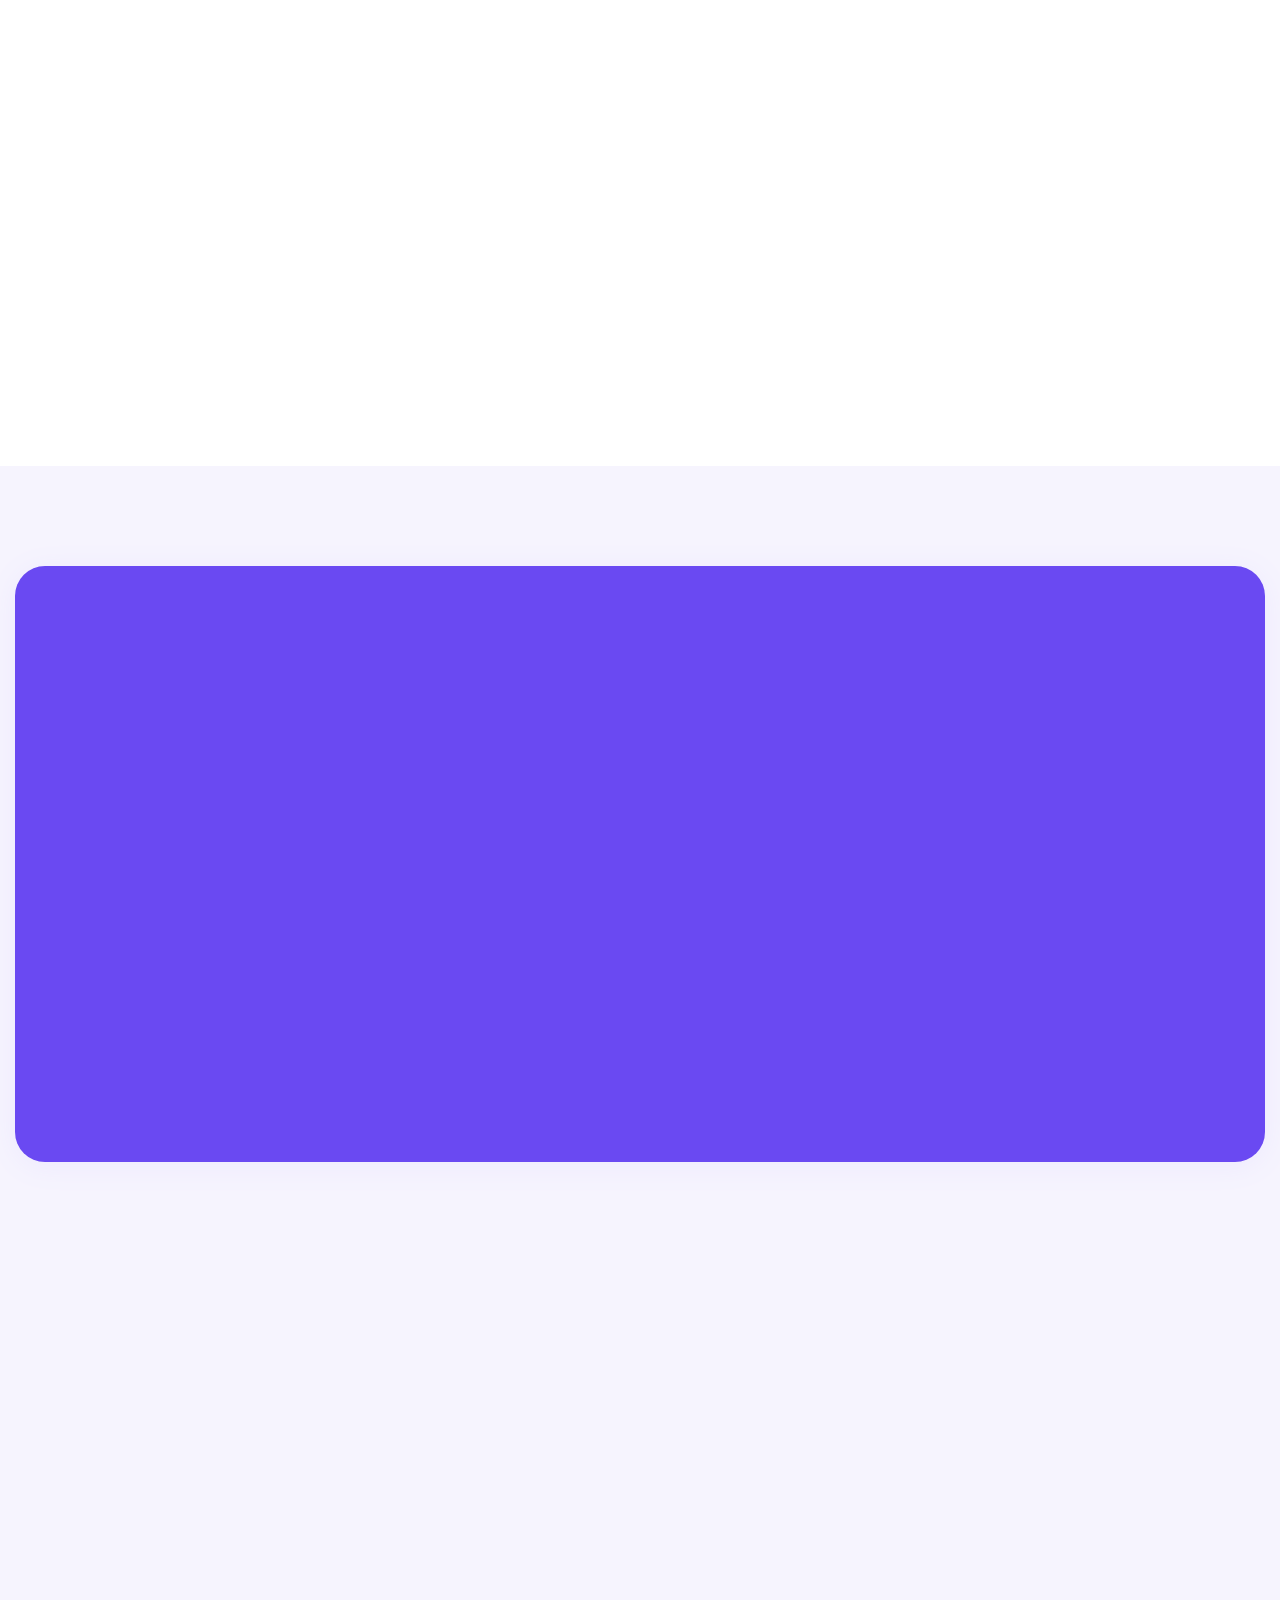
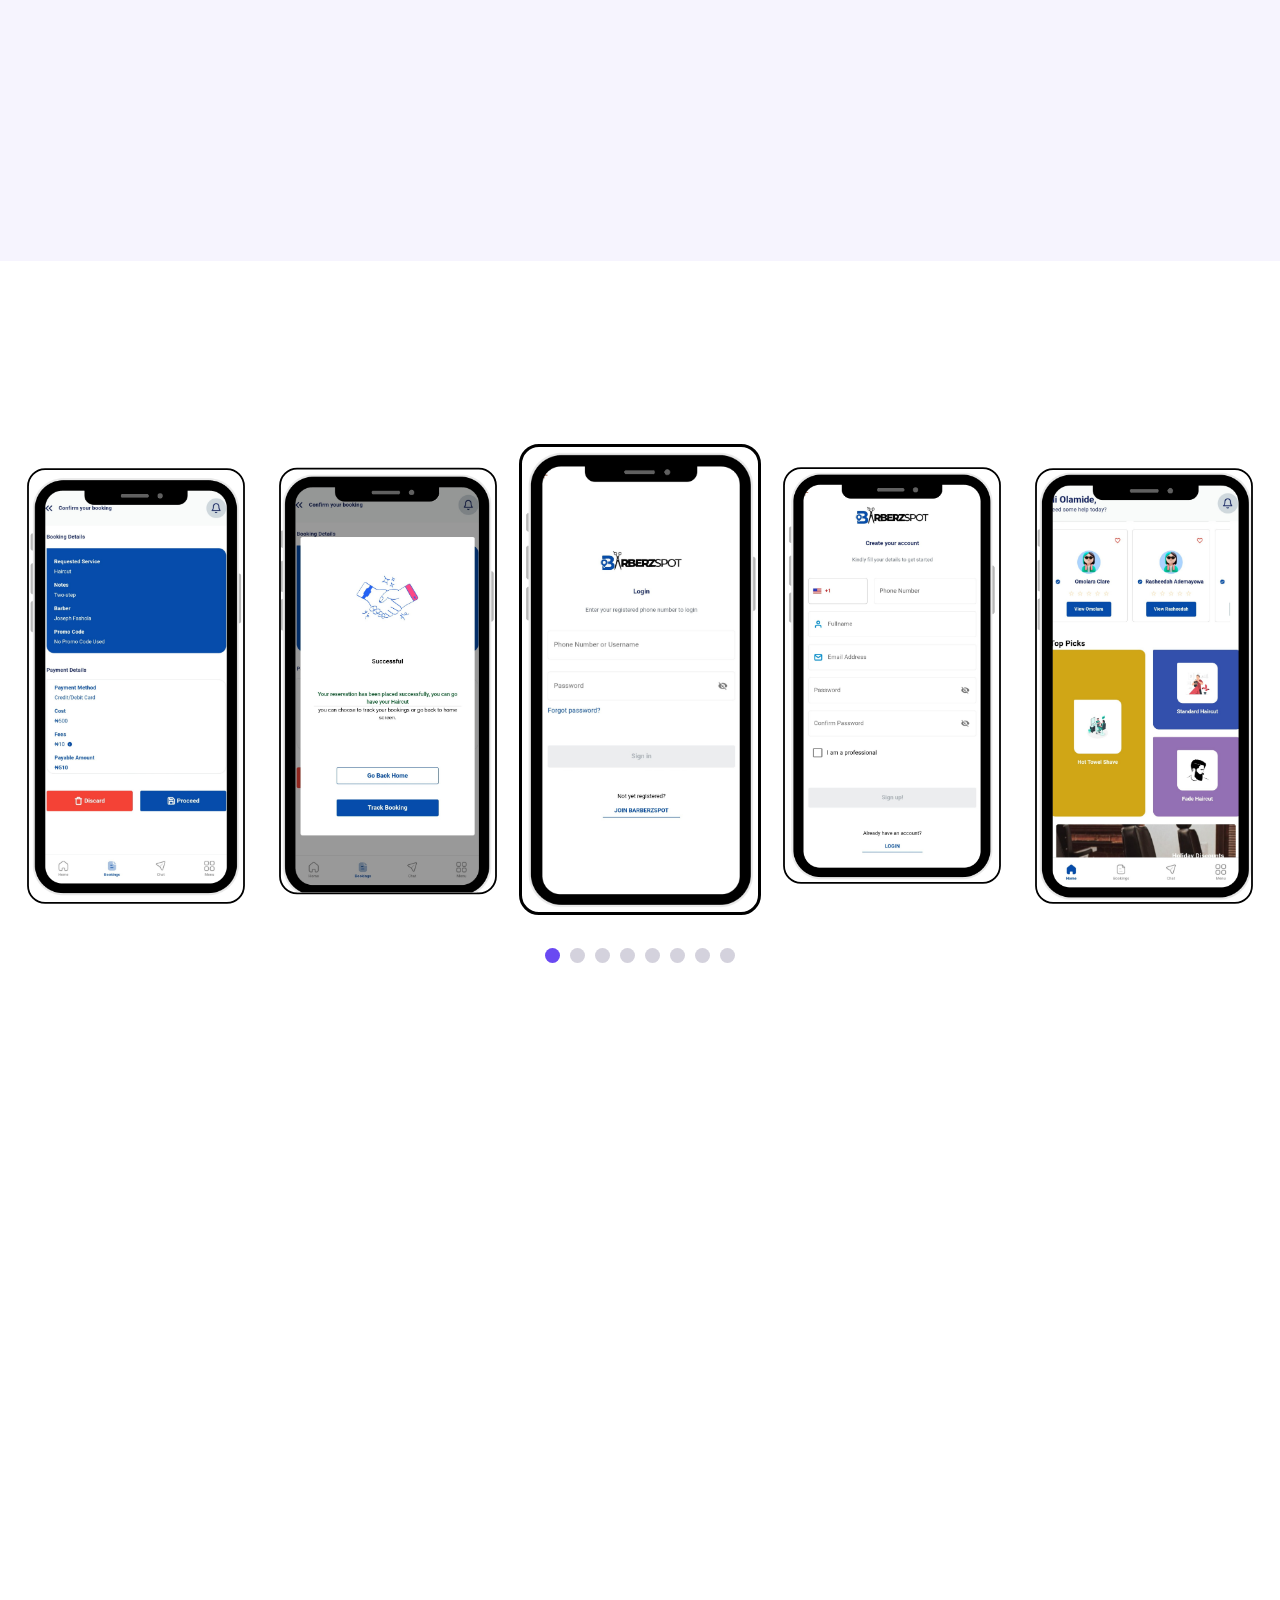
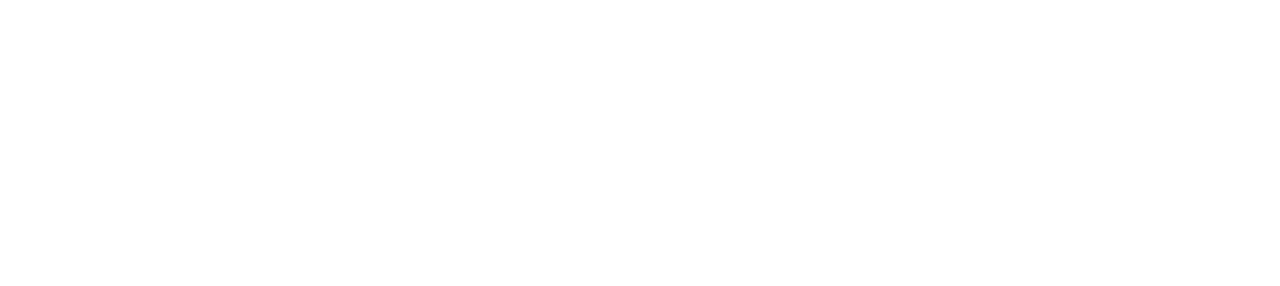
==== commit 0d48792b: "Message" ====
--- a/index.html
+++ b/index.html
@@ -98,7 +98,7 @@
 
 
               <li class="nav-item">
-                <a class="nav-link dark_btn" href="https://barberzspot.com/BarberzSpot.apk?v=1.0.1"">GET STARTED</a>
+                <a class="nav-link dark_btn" href="/reg.html"">GET STARTED</a>
               </li>
             </ul>
           </div>
@@ -128,7 +128,7 @@
             <!-- app buttons -->
             <ul class="app_btn">
               <li>
-                <a class="btn" href="https://barberzspot.com/BarberzSpot.apk?v=1.0.1"" style="font-size: 20px;">GET STARTED</a> 
+                <a class="btn" href="/reg.html"" style="font-size: 20px;">GET STARTED</a> 
               </li>
               <li>
                 <a href="https://barberzspot.com/BarberzSpot.apk?v=1.0.1">
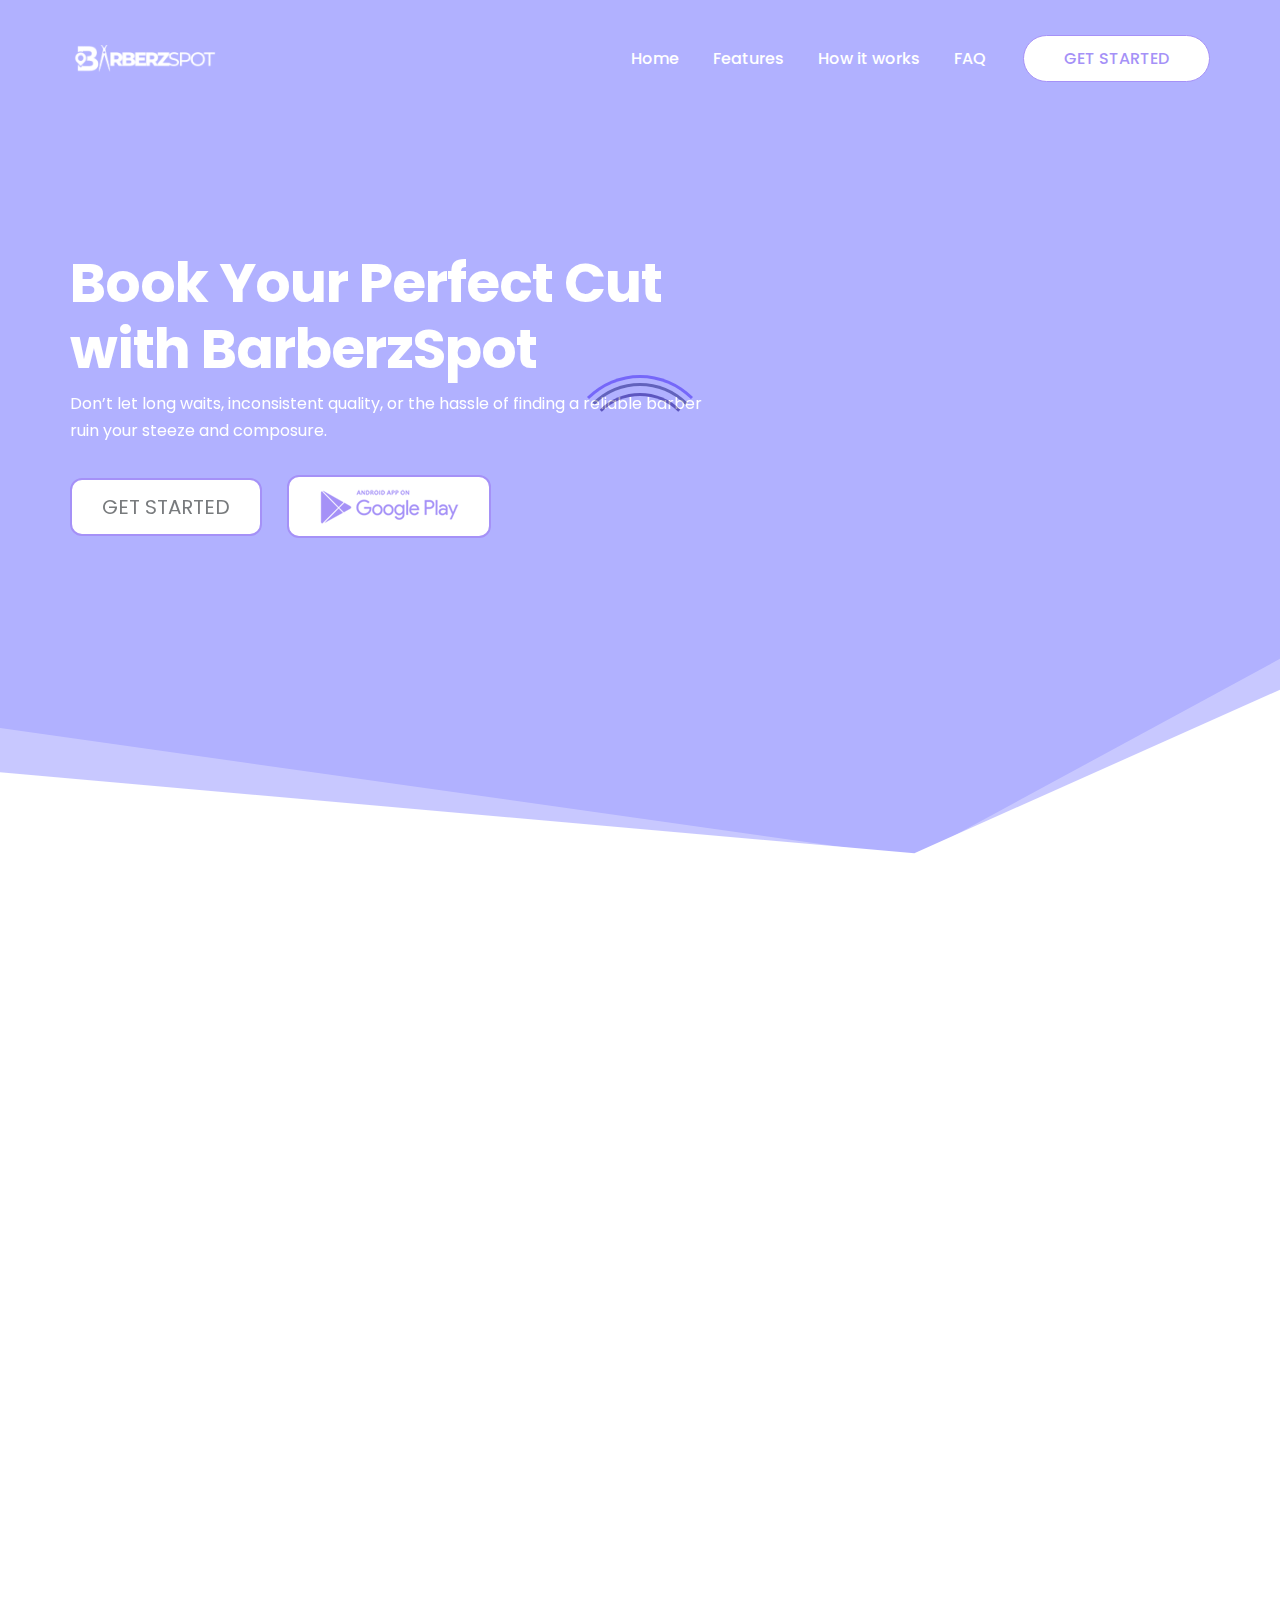
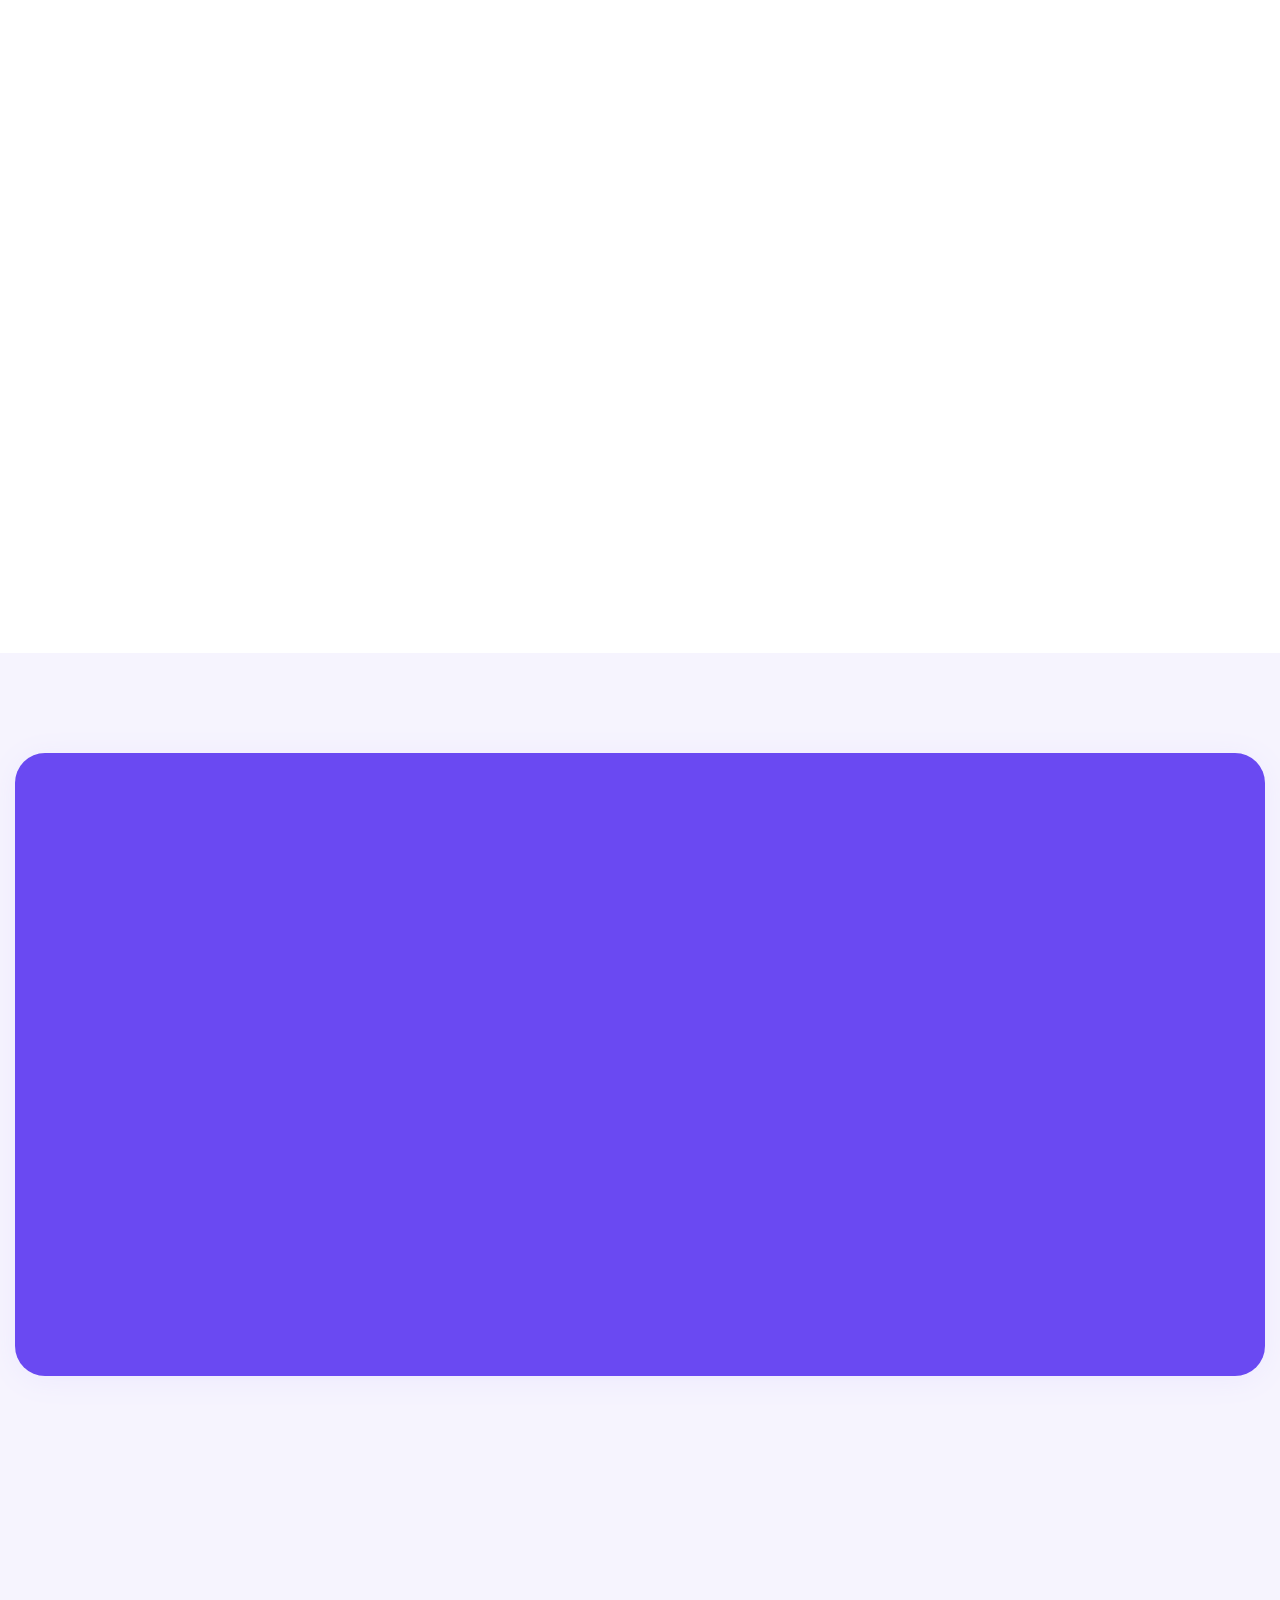
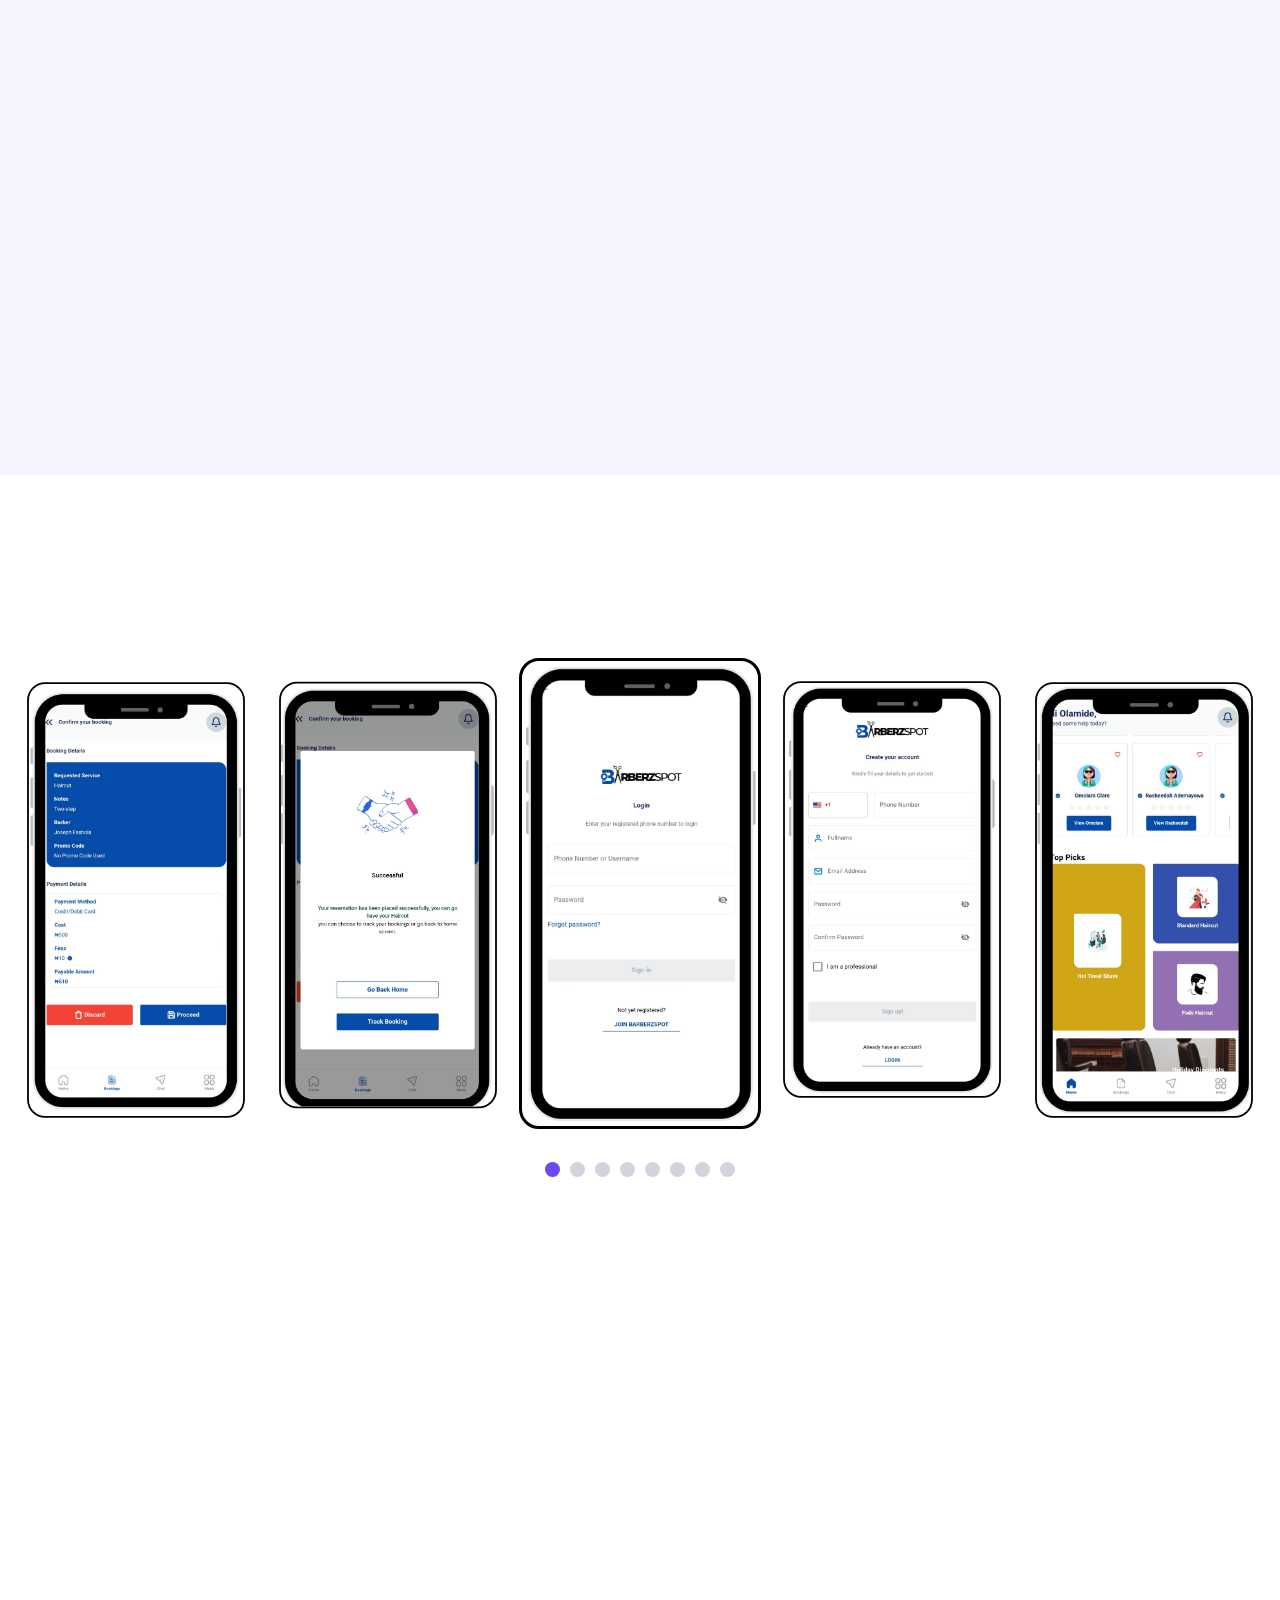
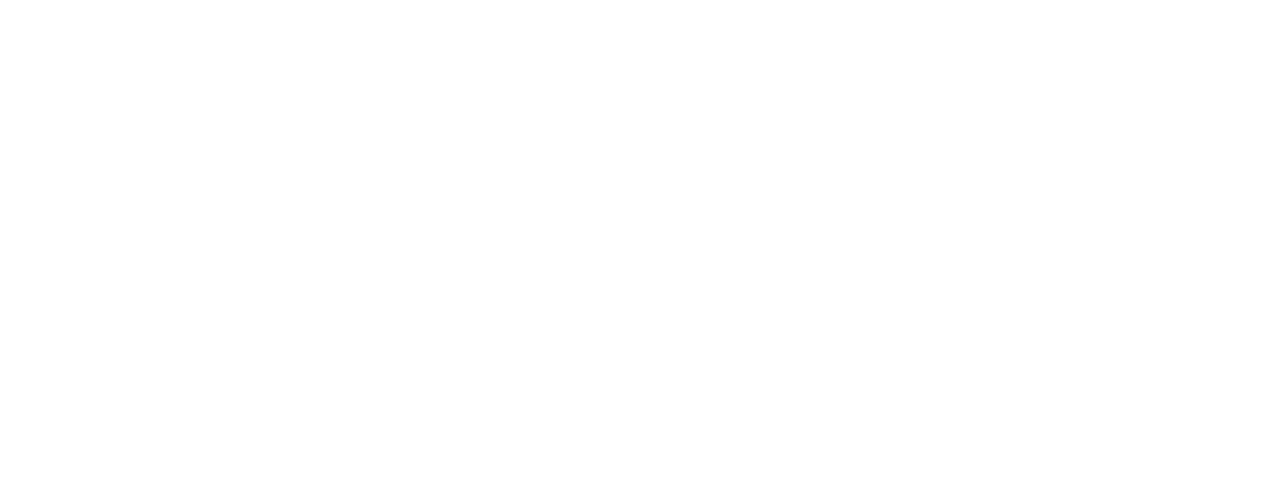
==== commit 8300ee5c: "Add" ====
--- a/index.html
+++ b/index.html
@@ -120,7 +120,8 @@
               <!-- h1 -->
               <h1>Book Your Perfect Cut with BarberzSpot</h1>
               <!-- p -->
-              <p>Join the BarberzSpot community for a seamless and convenient barbing experience.
+              <p>Don’t let long waits, inconsistent quality, or the hassle of finding a reliable barber ruin your steeze and composure. 
+
                
               </p>
             </div>
@@ -183,7 +184,8 @@
       <div class="container">
         <div class="section_title" data-aos="fade-up" data-aos-duration="1500" data-aos-delay="100">
           <!-- h2 -->
-          <h2><span>Features</span> that makes app different!</h2>
+          <h2><span>Features</span> that Saves You Time and Stress
+          </h2>
           <!-- p -->
           <p>Explore a curated selection of top-rated barbers in your area, tailored to your unique preferences.</p>
         </div>
@@ -197,8 +199,9 @@
                 <img src="images/secure_data.png" alt="image">
               </div>
               <div class="text">
-                <h4>Unparalleled Barbershop Discovery</h4>
-                <p>Explore a curated selection of top-rated barbers in your area.</p>
+                <h4>Discover Reliable Barbers Near You
+                </h4>
+                <p>We’ve done the work, so you don’t have to. Our platform curates a selection of top-rated barbers, all tailored to your unique style and preferences.</p>
               </div>
             </div>
 
@@ -208,8 +211,10 @@
                 <img src="images/functional.png" alt="image">
               </div>
               <div class="text">
-                <h4>Convenient Bookings</h4>
-                <p>Book your barbing appointments with ease using BarberzSpot's</p>
+                <h4>Easy, Convenient Bookings
+                </h4>
+                <p>Forget the long waits and missed appointments. BarberzSpot lets you schedule your haircut with ease. A few taps and you’re all set—no hassle, no stress.
+                </p>
               </div>
             </div>
           </div>
@@ -223,8 +228,10 @@
                 <img src="images/live-chat.png" alt="image">
               </div>
               <div class="text">
-                <h4>Appointment Management</h4>
-                <p>Take control of your schedule with BarberzSpot's appointment tools.</p>
+                <h4>Appointment Control at Your Fingertips
+                </h4>
+                <p>Busy day? No problem. Take charge of your schedule with BarberzSpot’s appointment tools, designed to make your life simpler and more efficient.
+                </p>
               </div>
             </div>
 
@@ -234,8 +241,10 @@
                 <img src="images/support.png" alt="image">
               </div>
               <div class="text">
-                <h4>Innovative Barber Profiles</h4>
-                <p>Barbers, showcase your skills and connect with clients beyond your local reach.</p>
+                <h4>Showcase for Skilled Barbers
+                </h4>
+                <p>Barbers, we see you. BarberzSpot helps you expand your reach and showcase your skills, so clients can connect with you beyond your local area.
+                </p>
               </div>
             </div>
 
@@ -283,7 +292,7 @@
                   <div class="step_text step1" data-aos="fade-right" data-aos-duration="1500">
                     <h4>Discover Barbers</h4>
                 
-                    <p>Explore top-rated barbers in your location, filtering by services, pricing, and ratings.</p>
+                    <p>Browse top-rated barbers in your location. Filter by services, pricing, and ratings to ensure you get exactly what you want.</p>
                   </div>
                 </div>
               </div>
@@ -300,9 +309,9 @@
                   </div>
                   <!-- text -->
                   <div class="step_text step2" data-aos="fade-right" data-aos-duration="1500">
-                    <h4>Book Your Appointment</h4>
+                    <h4>Book with Confidence</h4>
                    
-                    <p>Effortlessly schedule your next haircut through the app, ensuring a hassle-free experience.</p>
+                    <p>Effortlessly schedule your haircut and leave the rest to us. Enjoy a stress-free booking experience without the waiting</p>
                   </div>
                 </div>
               </div>
@@ -319,10 +328,9 @@
                   </div>
                   <!-- text -->
                   <div class="step_text step3" data-aos="fade-right" data-aos-duration="1500">
-                    <h4>Enjoy Your Grooming Session</h4>
+                    <h4>Enjoy Your  Seamless Grooming Session</h4>
                     
-                    <p>Relax and indulge in a personalized session with a skilled barber, knowing you've made the right
-                      choice.</p>
+                    <p>Sit back, relax, and trust that you’re in good hands with a skilled barber who understands your style.</p>
                   </div>
                 </div>
               </div>
@@ -498,8 +506,8 @@
             <div class="col-md-6">
               <div class="free_text">
                 <div class="section_title">
-                  <h2>Join Us Today</h2>
-                  <p>Join us today, by registering and get the app to explore various barbers within your location</p>
+                  <h2>Join BarberzSpot Today</h2>
+                  <p>Download the app today, find trusted barbers near you, and enjoy a grooming experience that fits your lifestyle.</p>
                 </div>
                 <ul class="app_btn">
                   <li>
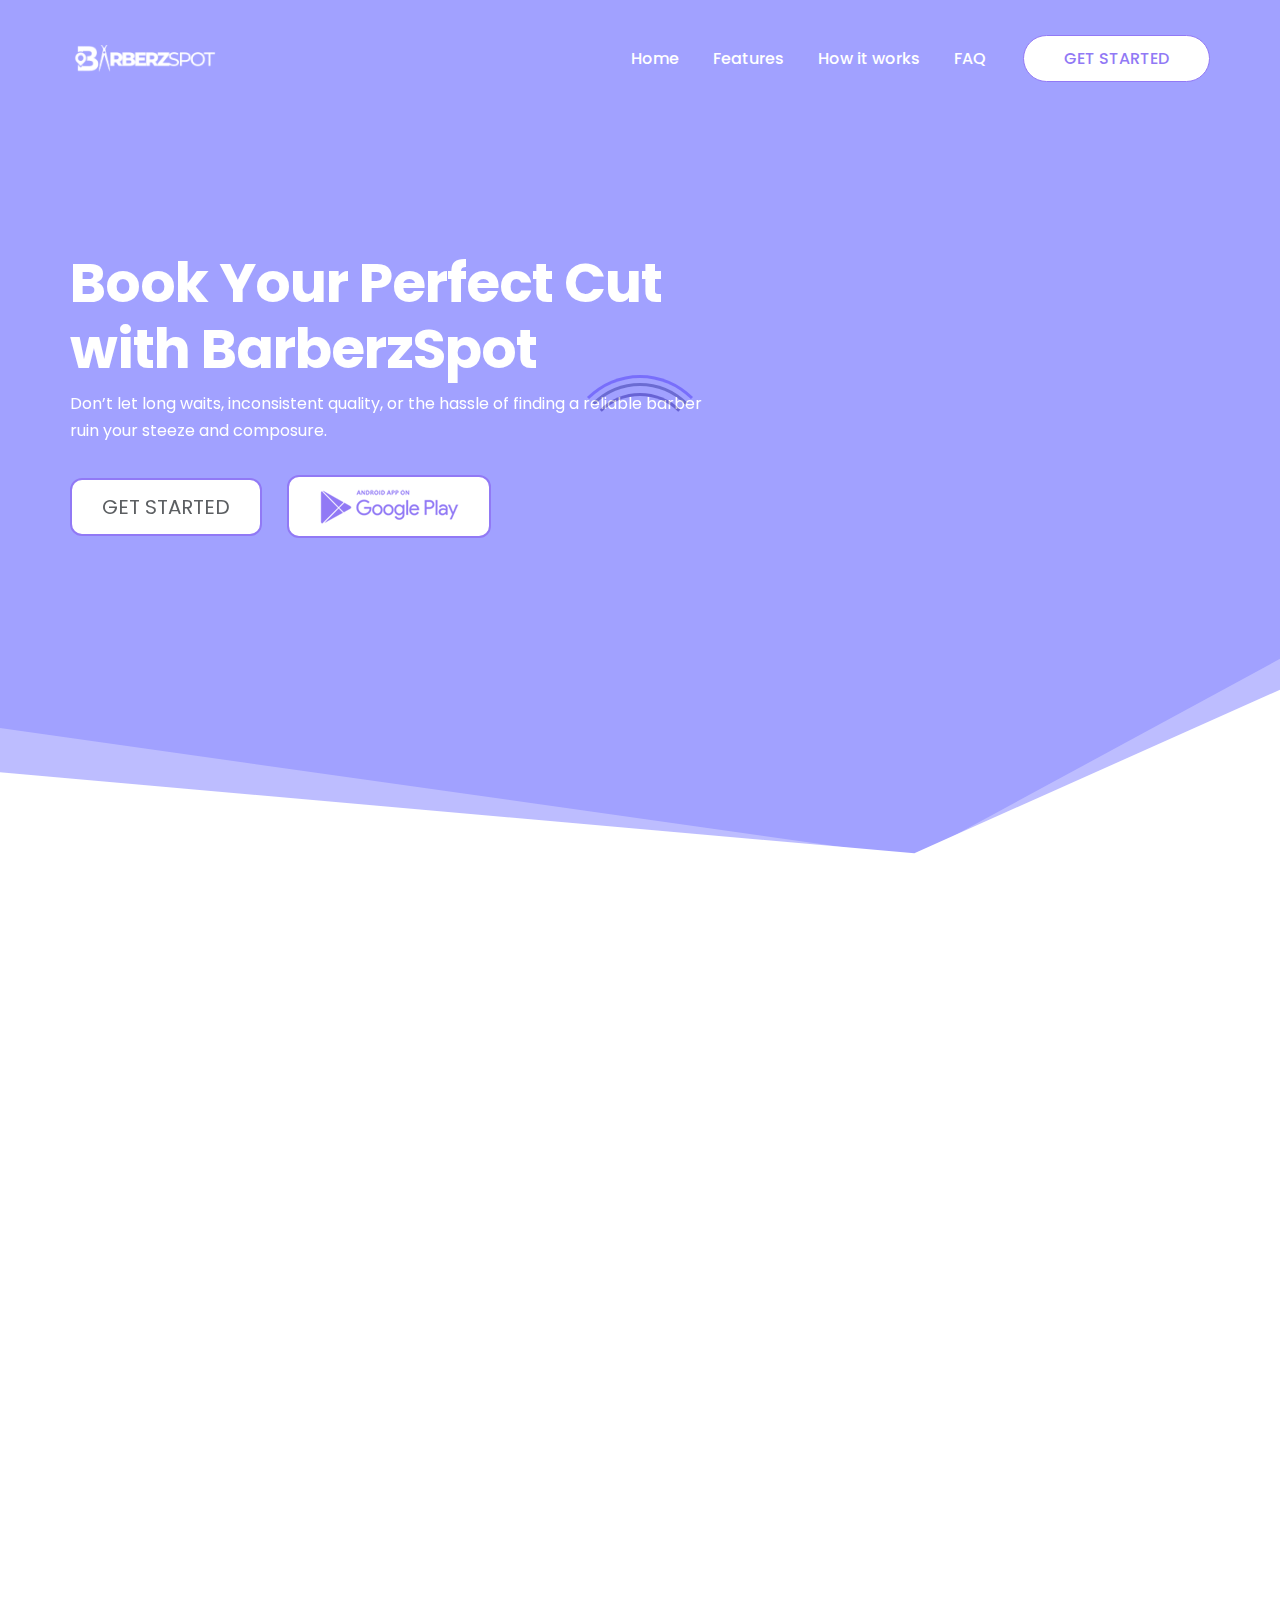
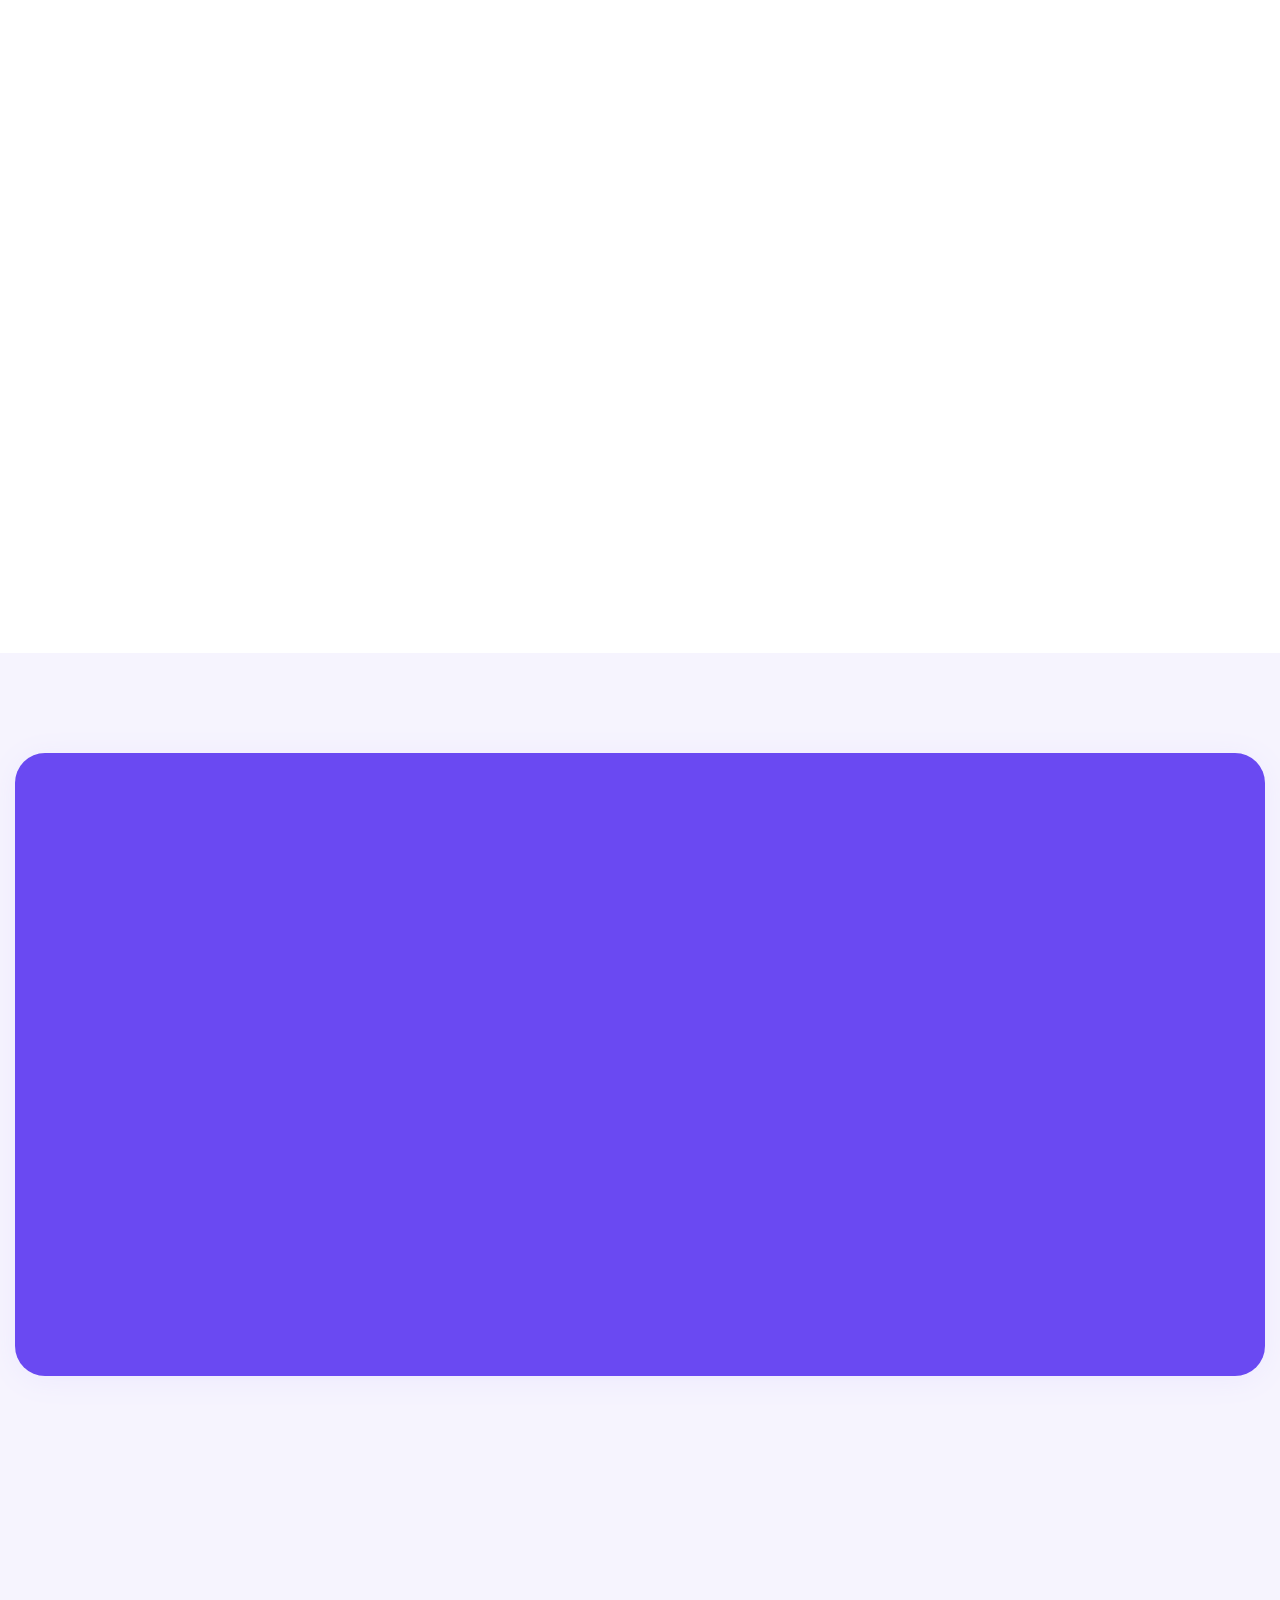
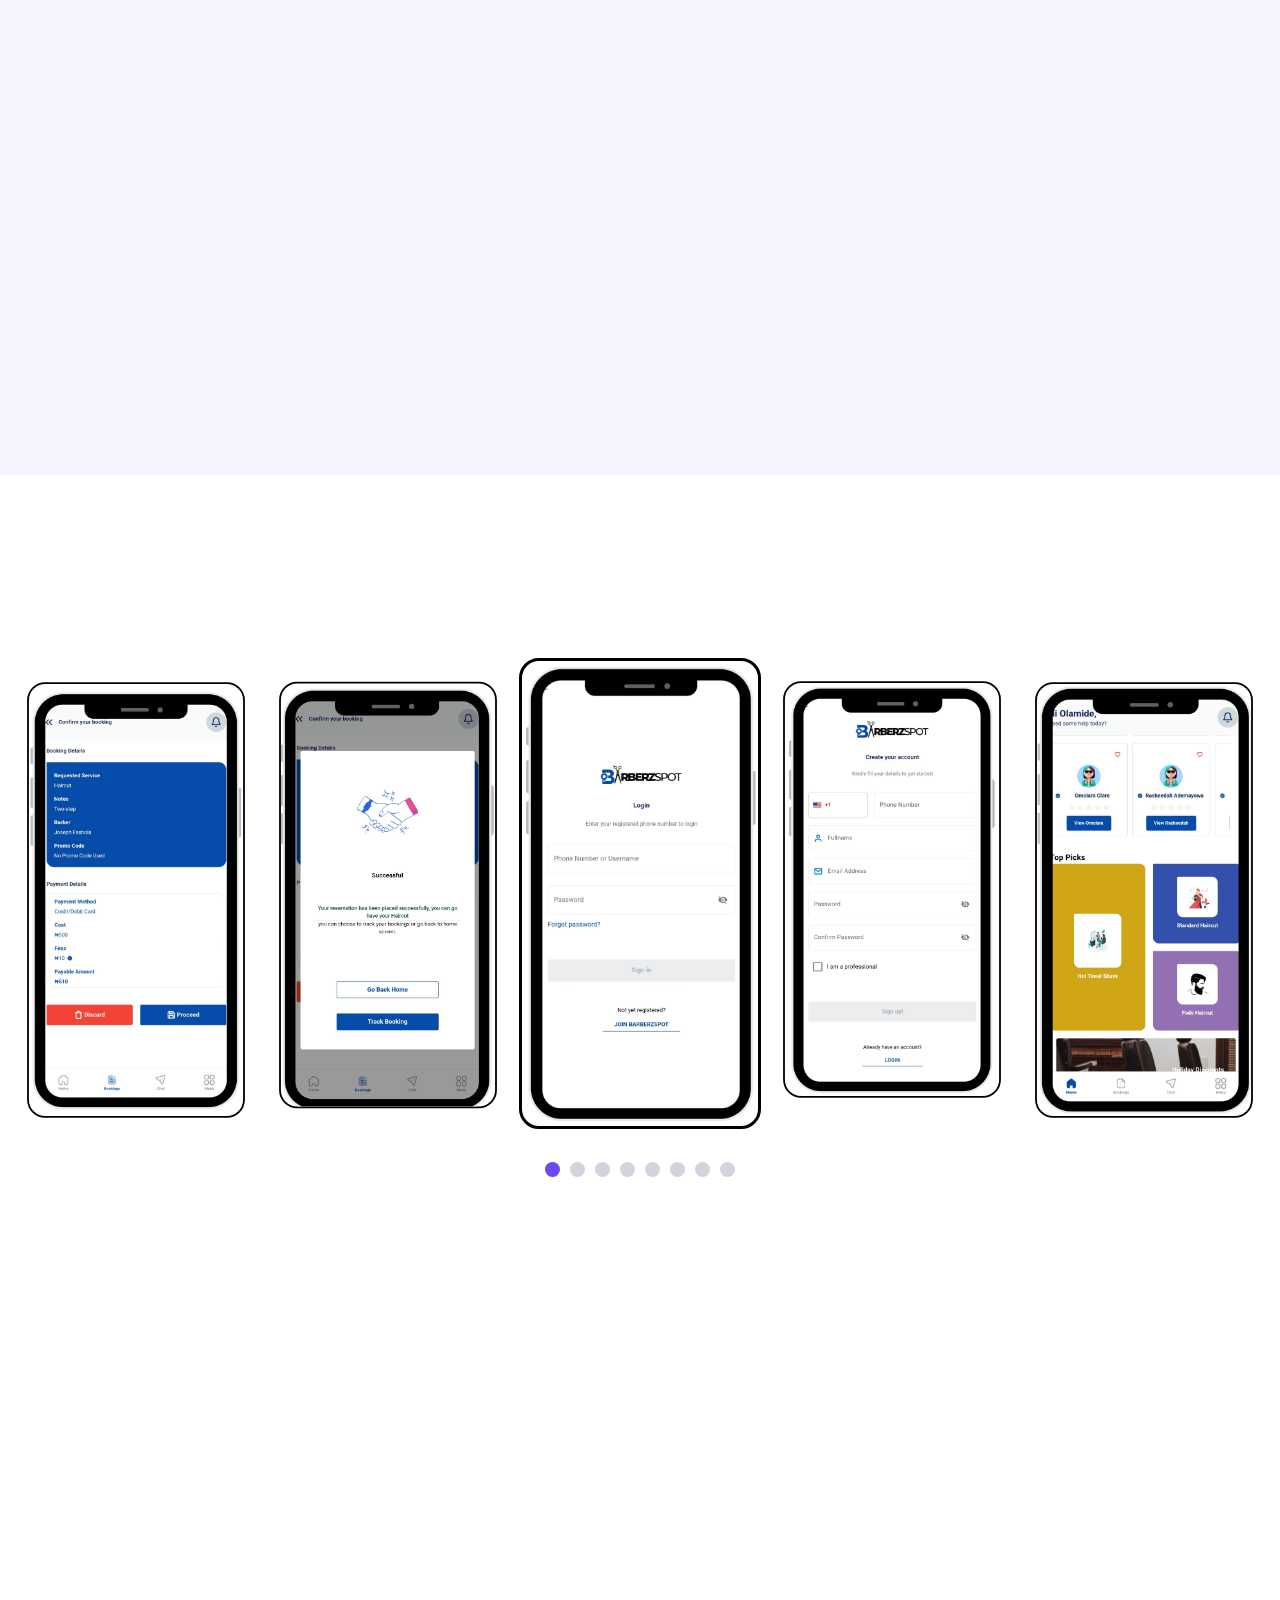
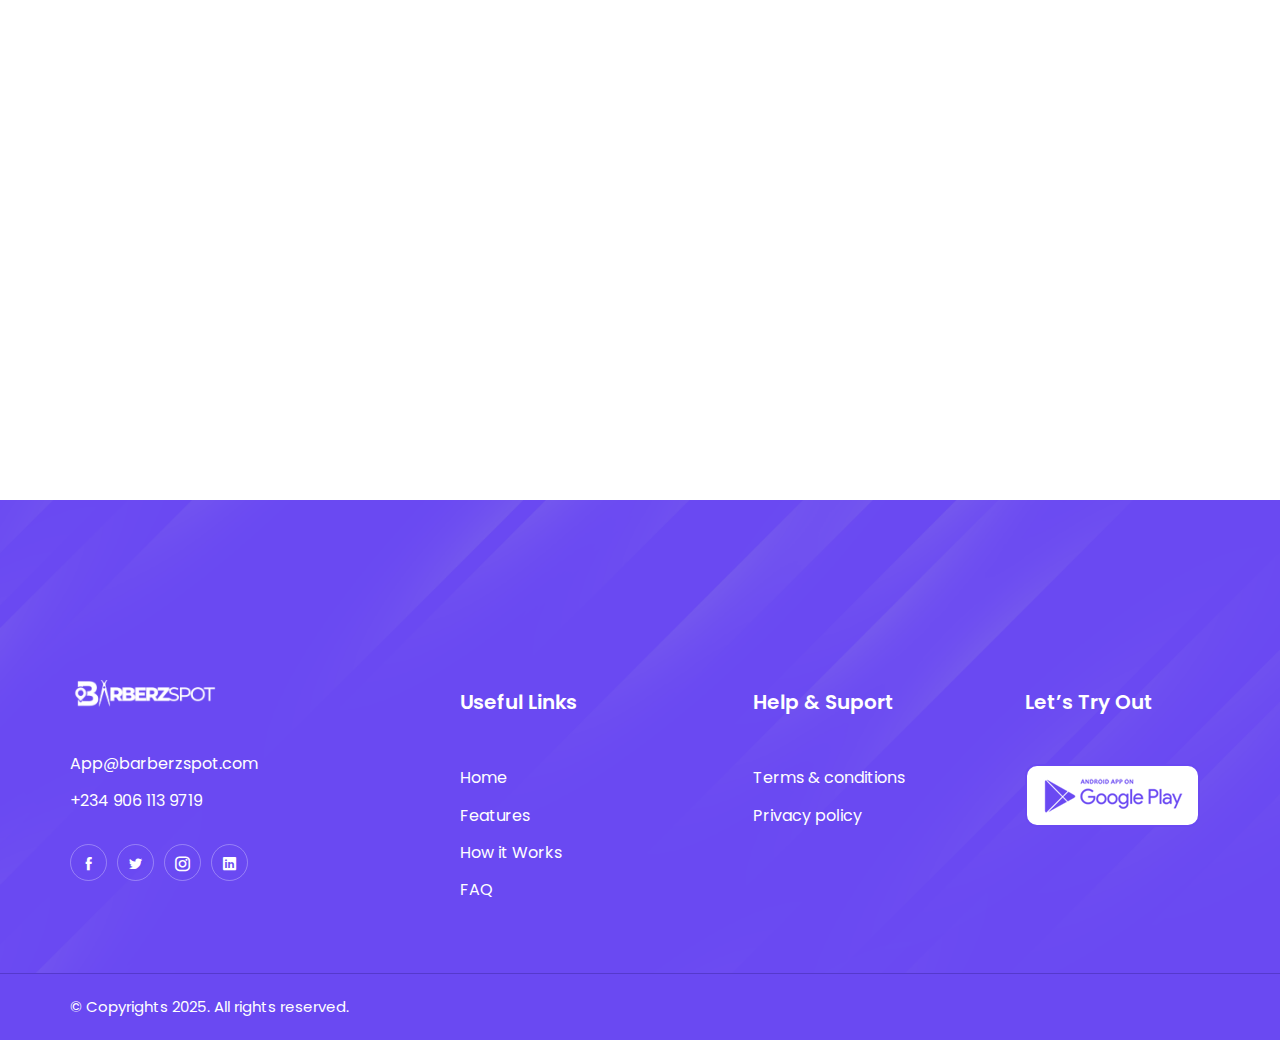
==== commit 21368084: "New" ====
--- a/index.html
+++ b/index.html
@@ -98,7 +98,7 @@
 
 
               <li class="nav-item">
-                <a class="nav-link dark_btn" href="/reg.html"">GET STARTED</a>
+                <a class="nav-link dark_btn" href="http://web.barberzspot.com/">GET STARTED</a>
               </li>
             </ul>
           </div>
@@ -129,7 +129,7 @@
             <!-- app buttons -->
             <ul class="app_btn">
               <li>
-                <a class="btn" href="/reg.html"" style="font-size: 20px;">GET STARTED</a> 
+                <a class="btn" href="http://web.barberzspot.com/" style="font-size: 20px;">GET STARTED</a> 
               </li>
               <li>
                 <a href="https://barberzspot.com/BarberzSpot.apk?v=1.0.1">
@@ -562,6 +562,101 @@
   </div>
   <!-- Page-wrapper-End -->
 
+
+    <!-- Footer-Section start -->
+    <footer>
+      <div class="top_footer has_bg">
+        <!-- container start -->
+        <div class="container">
+          <!-- row start -->
+          <div class="row">
+            <!-- footer link 1 -->
+            <div class="col-lg-4 col-md-6 col-12">
+              <div class="abt_side">
+                <div class="logo"> <img src="images/logo/Join%20Waitlist_20240209_223254_0000.png" alt="image"></div>
+                <ul>
+                  <li><a href="#">App@barberzspot.com</a></li>
+                  <li><a href="#">+234 906 113 9719</a></li>
+                </ul>
+                <ul class="social_media">
+                  <li><a href="https://www.facebook.com/profile.php?id=61555953971769&mibextid=ZbWKwL"><i class="icofont-facebook"></i></a></li>
+                  <li><a href="https://x.com/BarberzSpotNG"><i class="icofont-twitter"></i></a></li>
+                  <li><a href="https://www.instagram.com/barberzspot/"><i class="icofont-instagram"></i></a></li>
+                  <li><a href="https://www.linkedin.com/company/barberzspot/"><i class="icofont-linkedin"></i></a></li>
+                </ul>
+              </div>
+            </div>
+
+            <!-- footer link 2 -->
+            <div class="col-lg-3 col-md-6 col-12">
+              <div class="links">
+                <h3>Useful Links</h3>
+                <ul>
+                  <li><a href="index.html">Home</a></li>
+                  <li><a href="index.html#Features">Features</a></li>
+                  <li><a href="index.html#how_it_works">How it Works</a></li>
+                  <li><a href="index.html#faq">FAQ</a></li>
+                  
+                </ul>
+              </div>
+            </div>
+
+            <!-- footer link 3 -->
+            <div class="col-lg-3 col-md-6 col-12">
+              <div class="links">
+                <h3>Help & Suport</h3>
+                <ul>
+                  <li><a href="https://sites.google.com/view/barberzspot-com-terms-of-use/home">Terms & conditions</a></li>
+                  <li><a href="https://sites.google.com/view/barberzspot-com/home">Privacy policy</a></li>
+                </ul>
+              </div>
+            </div>
+
+            <!-- footer link 4 -->
+            <div class="col-lg-2 col-md-6 col-12">
+              <div class="try_out">
+                <h3>Let’s Try Out</h3>
+                <ul class="app_btn">
+               
+                  <li>
+                    <a href="https://play.google.com/store/apps/details?id=com.toneflix.barberzspot.app">
+                      <img src="images/googleplay_blue.png" alt="image">
+                    </a>
+                  </li>
+                </ul>
+              </div>
+            </div>
+          </div>
+          <!-- row end -->
+        </div>
+        <!-- container end -->
+      </div>
+
+      <!-- last footer -->
+      <div class="bottom_footer">
+        <!-- container start -->
+        <div class="container">
+          <!-- row start -->
+          <div class="row">
+            <div class="col-md-6">
+              <p>© Copyrights 2025. All rights reserved.</p>
+            </div>
+            <!-- <div class="col-md-6">
+              <p class="developer_text">Design & developed by <a href="https://themeforest.net/user/kalanidhithemes" target="blank">Kalanidhi Themes</a></p>
+            </div> -->
+          </div>
+          <!-- row end -->
+        </div>
+        <!-- container end -->
+      </div>
+
+      <!-- go top button -->
+      <div class="go_top">
+        <span><img src="images/go_top.png" alt="image"></span>
+      </div>
+    </footer>
+    <!-- Footer-Section end -->
+
   <!-- Jquery-js-Link -->
   <script src="js/jquery.js"></script>
   <!-- owl-js-Link -->
